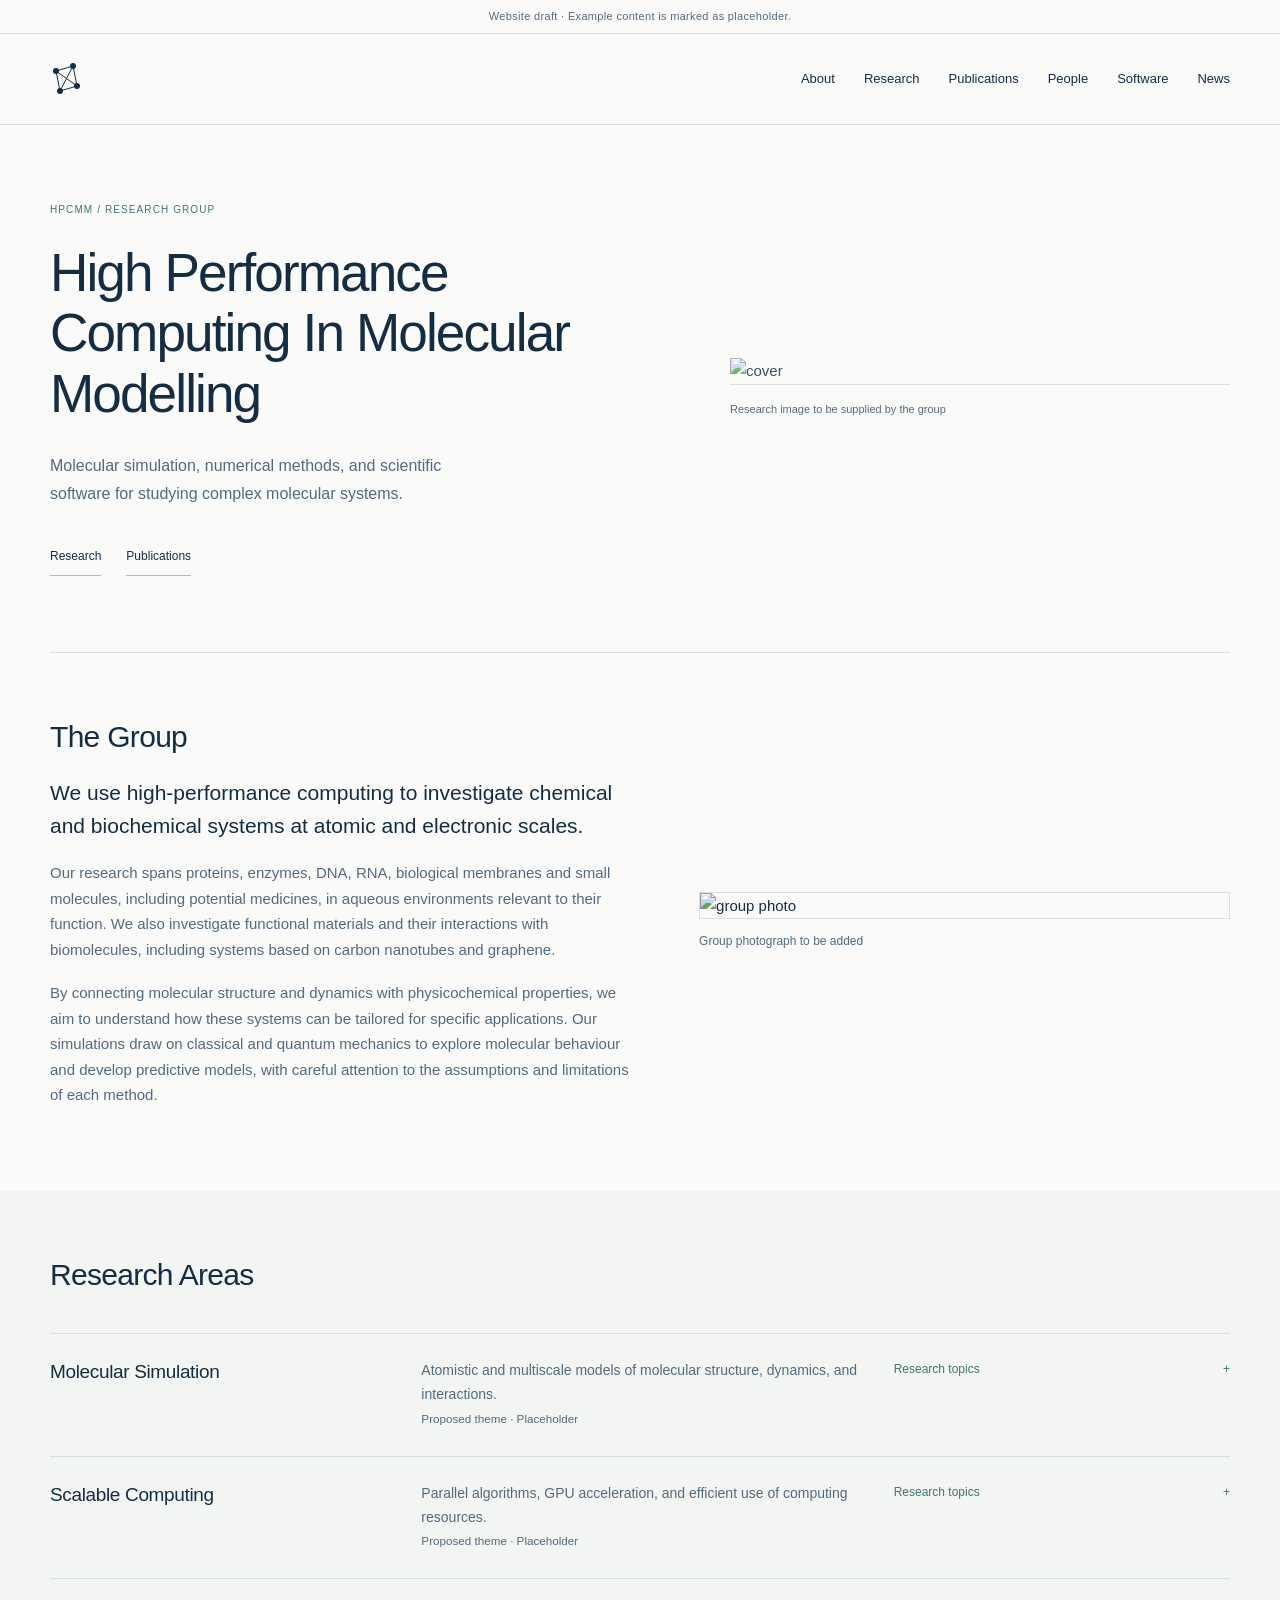
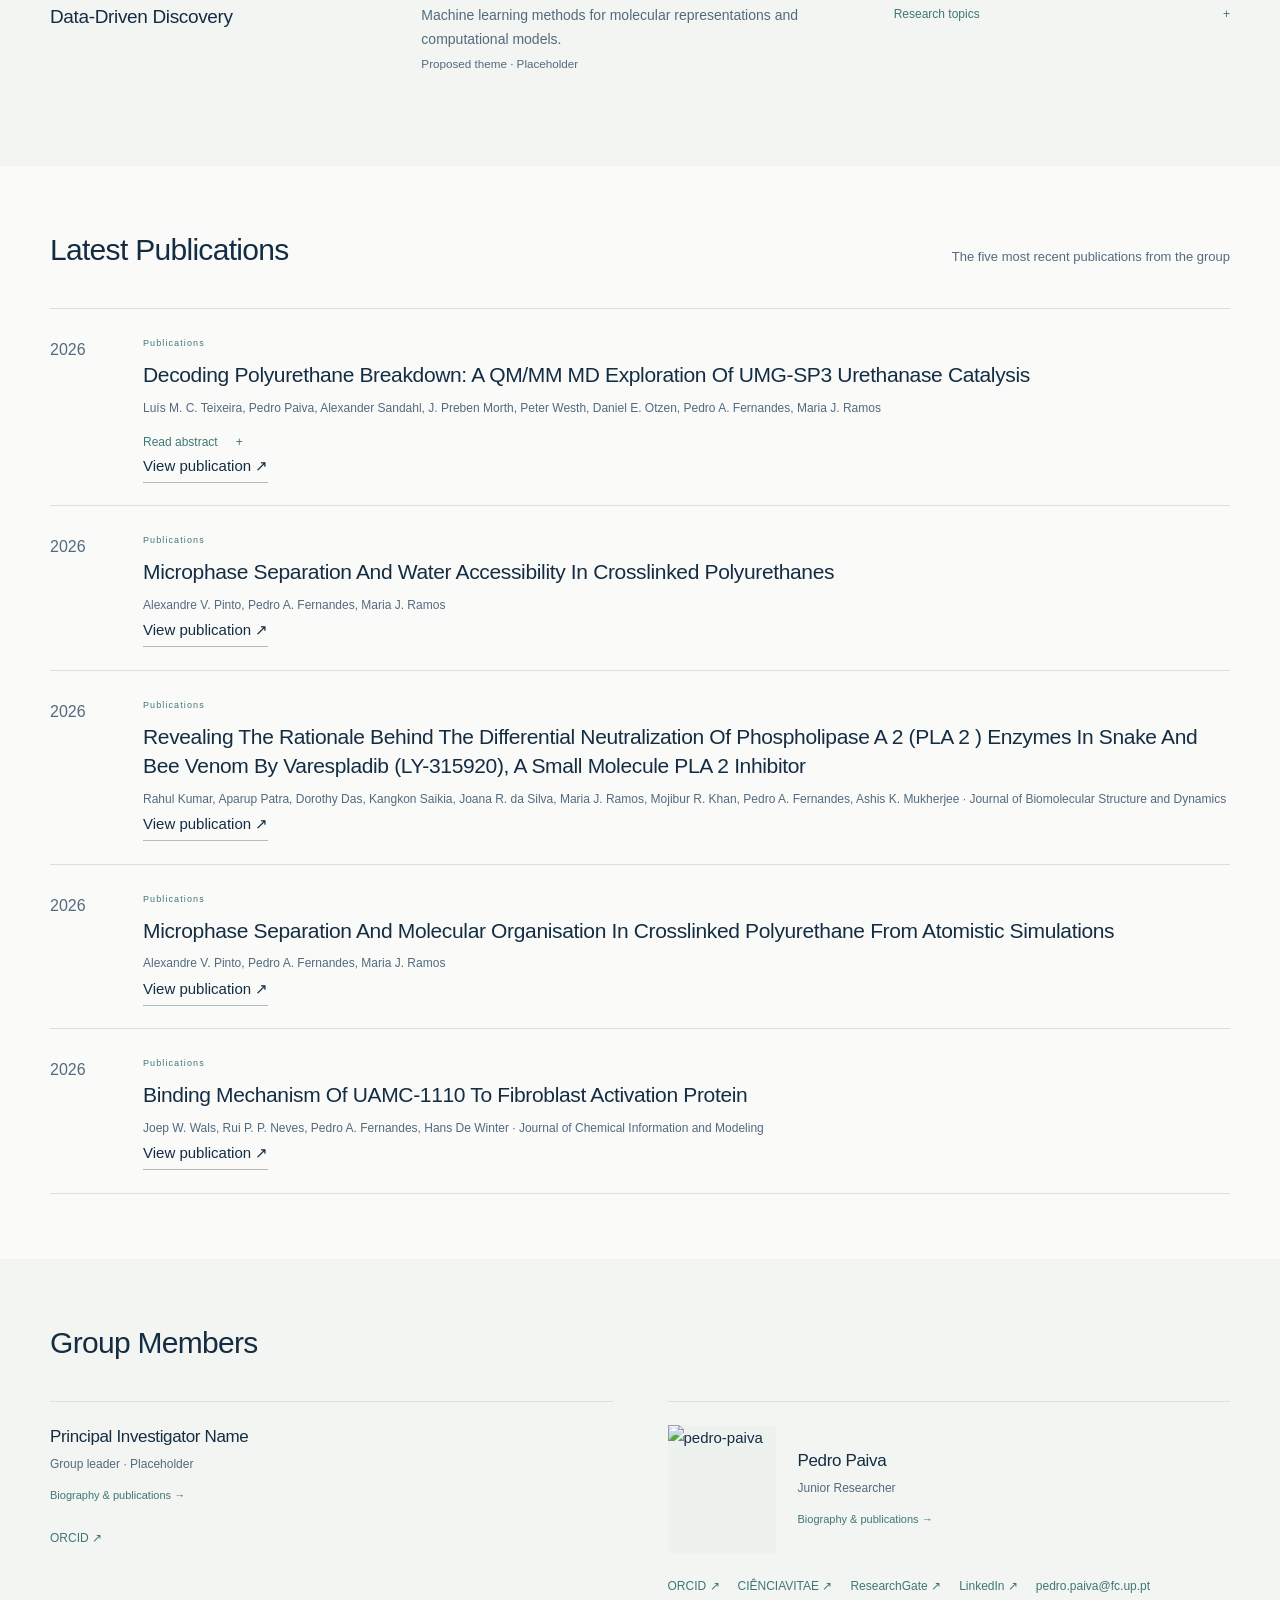
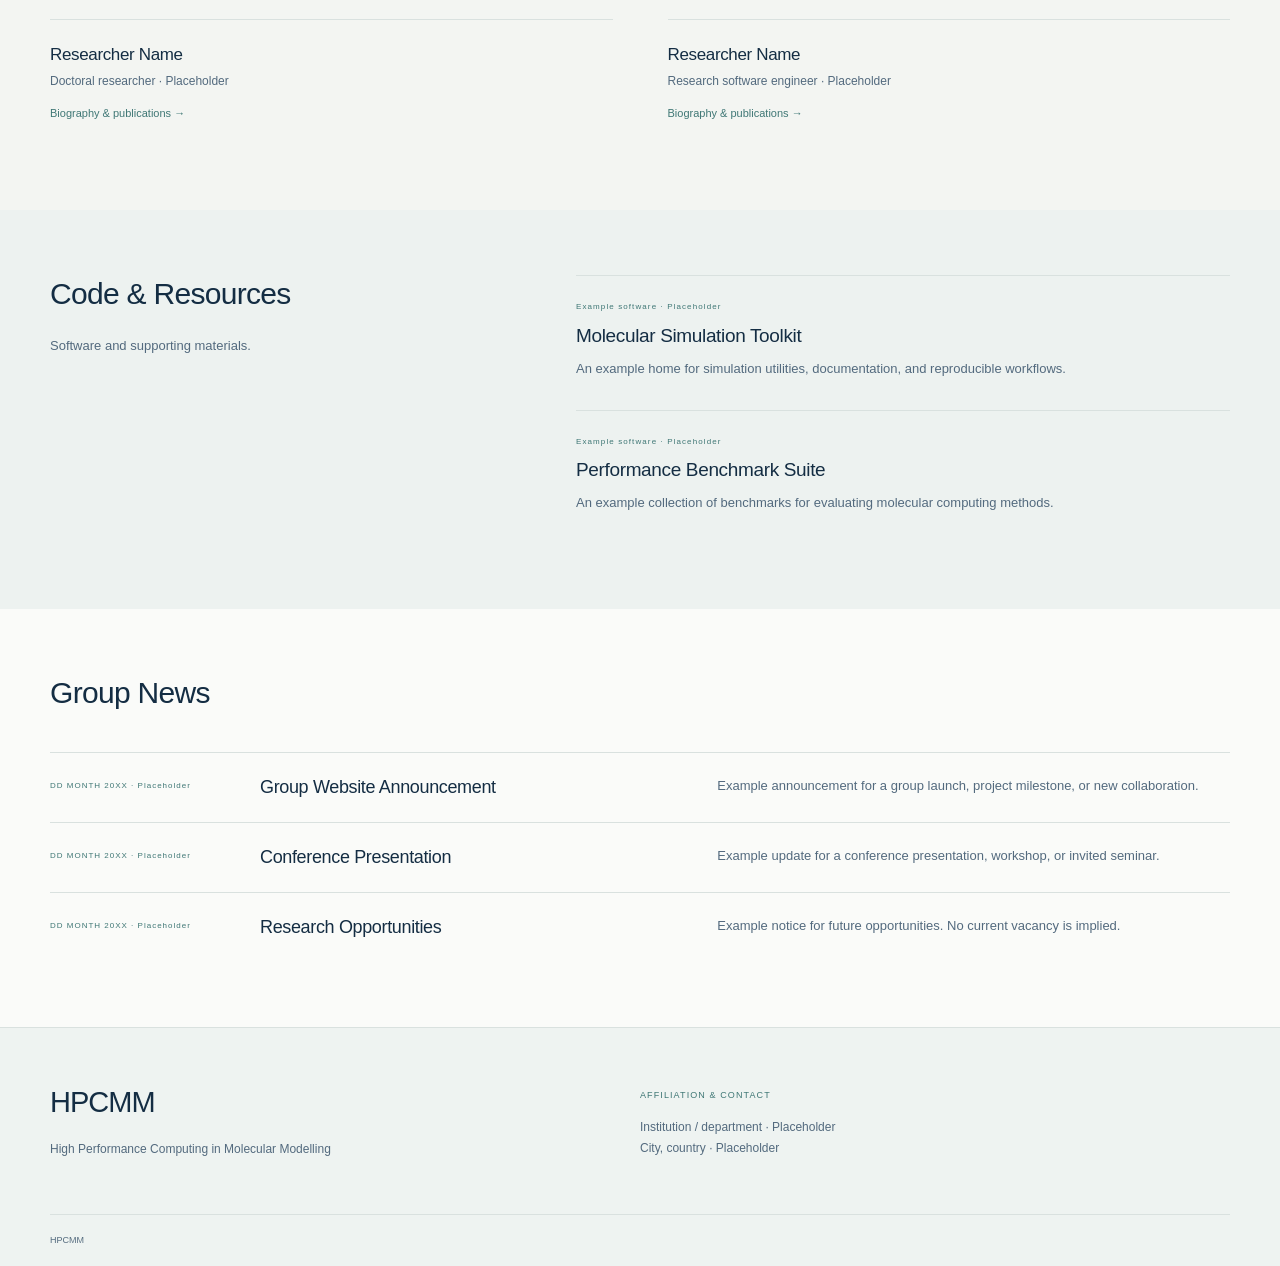
==== index.html @ 3767a722 "Add files via upload" ====
<!doctype html>
<html lang="en"><head><meta charset="utf-8"><meta name="viewport" content="width=device-width, initial-scale=1"><meta name="description" content="Homepage design concept for High Performance Computing in Molecular Modeling (HPC-MM). Research, people, publications, and software."><meta name="theme-color" content="#142d43"><title>HPC-MM — High Performance Computing in Molecular Modeling</title><link rel="icon" href="favicon.svg" type="image/svg+xml"><link rel="stylesheet" href="styles.css?v=20261024-3"><noscript><style>@media(max-width:760px){nav{display:grid}.menu-button{display:none}}</style></noscript><script src="content-loader.js?v=20261024-4" defer></script><script src="publication-order.js?v=20261024-3" defer></script><script src="site.js?v=20261024-4" defer></script><script src="script.js" defer></script></head>
<body><a class="skip" href="#main">Skip to content</a>
<div class="prototype">Homepage concept <span>·</span> All people, publications, software and news are illustrative placeholders.</div>
<header><div class="nav-wrap"><a class="brand" href="#home" aria-label="HPC-MM home"><svg width="32" height="34" viewBox="0 0 32 34" aria-hidden="true"><path d="M6 9L23 4 27 24 10 29 6 9 27 24M23 4L10 29" fill="none" stroke="currentColor"/><g fill="currentColor"><circle cx="6" cy="9" r="3"/><circle cx="23" cy="4" r="3"/><circle cx="27" cy="24" r="3"/><circle cx="10" cy="29" r="3"/></g></svg></a><button class="menu-button" aria-expanded="false" aria-controls="navigation">Menu <span aria-hidden="true">☰</span></button><nav id="navigation" aria-label="Main navigation"><a href="#about">About</a><a href="#research">Research</a><a href="#publications">Publications</a><a href="#people">People</a><a href="#software">Software</a><a href="#news">News</a></nav></div></header>
<main id="main"><noscript>Please enable JavaScript to view the current group content.</noscript></main><footer><div class="wrap footer-top"><div><a class="footer-brand" href="#home">HPC-MM<span>↗</span></a><p>High Performance Computing<br>in Molecular Modeling</p></div><div><p class="eyebrow">AFFILIATION & CONTACT</p><p>Institution / department · Placeholder<br>City, country · Placeholder</p><p class="contact-note">Contact details to be added.</p></div><a class="back-top" href="#home">Back to top ↑</a></div><div class="wrap footer-bottom"><span>HPC-MM · Provisional identity</span><span>Research homepage concept · All example content is labeled.</span></div></footer></body></html>
---- styles.css ----
:root{--paper:#fafbf9;--navy:#142d43;--slate:#536a7e;--teal:#3f7775;--line:#d9e1df;--wash:#eef3f1;--max:1180px}*{box-sizing:border-box}html{scroll-behavior:smooth;scroll-padding-top:105px}body{margin:0;background:var(--paper);color:var(--navy);font:15px/1.7 "Helvetica Neue",Arial,sans-serif}a{color:inherit;text-decoration:none}button,summary,a{-webkit-tap-highlight-color:transparent}button{font:inherit;cursor:pointer}button:focus-visible,a:focus-visible,summary:focus-visible{outline:3px solid var(--teal);outline-offset:5px}.wrap{width:min(var(--max),calc(100% - 96px));margin:auto}.prototype{text-align:center;font-size:11px;letter-spacing:.03em;background:#e8efed;color:#425e63;padding:7px 20px}.prototype span{margin:0 10px}header{position:sticky;top:0;z-index:10;background:rgba(250,251,249,.97);border-bottom:1px solid var(--line)}.nav-wrap{width:min(var(--max),calc(100% - 96px));margin:auto;display:flex;align-items:center;justify-content:space-between;min-height:90px}.brand{display:flex;gap:12px;align-items:center;font-size:23px;font-weight:600;letter-spacing:-.8px}.brand small{display:block;font-size:8px;letter-spacing:1.7px;font-weight:500;line-height:1.3}nav{display:flex;gap:29px;font-size:13px}nav a:hover,.text-link:hover{color:var(--teal)}.menu-button{display:none}.hero{display:grid;grid-template-columns:1.12fr 1fr;align-items:center;padding-top:85px;padding-bottom:64px;gap:10px}.eyebrow{font-size:10px;font-weight:600;letter-spacing:1.8px;line-height:1.7;margin:0 0 24px;color:var(--teal)}.dot{display:inline-block;width:6px;height:6px;background:var(--teal);border-radius:50%;margin:0 8px 1px 0}h1,h2,h3,p,figure{margin-top:0}h1{font-size:clamp(42px,4.3vw,62px);line-height:1.09;font-weight:400;letter-spacing:-2.7px;margin-bottom:29px}h1 span{color:var(--teal)}.hero-name{font-size:20px;line-height:1.5;letter-spacing:-.3px;margin-bottom:16px}.hero-description{color:var(--slate);max-width:430px;font-size:15px}.actions{display:flex;gap:25px;align-items:center;margin-top:30px;font-size:12px}.button{display:inline-flex;gap:23px;background:var(--navy);color:white;padding:13px 20px}.button:hover{background:var(--teal)}.text-link{border-bottom:1px solid #adbebd;padding:8px 0}.text-link span{margin-left:12px}.hero-art{margin:0;min-width:0}.hero-art img{width:112%;max-width:none;margin-left:-6%;display:block}.hero-art figcaption{display:flex;justify-content:space-between;border-top:1px solid var(--line);padding-top:15px;color:var(--slate);font-size:10px}.hero-art figcaption span:first-child{letter-spacing:1.3px;font-size:9px}.discipline{display:flex;justify-content:space-between;gap:20px;padding:23px 0;border-block:1px solid var(--line);font-size:10px;letter-spacing:1.6px;color:var(--slate)}.section{padding-top:85px;padding-bottom:85px}h2{font-weight:400;font-size:36px;line-height:1.25;letter-spacing:-1.2px;margin-bottom:22px}h3{font-size:19px;line-height:1.4;letter-spacing:-.35px;font-weight:500;margin-bottom:14px}p{margin-bottom:18px;color:var(--slate)}.about{display:grid;grid-template-columns:1fr 1fr;gap:90px}.lead{font-size:21px;line-height:1.55;color:var(--navy)}.editor-note{font-size:11px;border-left:2px solid #a9c0bb;padding-left:14px;margin:23px 0 0}.tinted{background:var(--wash)}.section-heading{display:flex;align-items:end;justify-content:space-between;gap:30px;margin-bottom:40px}.section-heading h2{margin:0}.section-heading>p{font-size:13px;margin:0}.section-heading .eyebrow{margin-bottom:14px}.research-grid{display:grid;grid-template-columns:repeat(3,1fr);gap:40px}.research-grid article{border-top:1px solid #bacbc7;padding-top:24px;position:relative}.area-symbol{font-size:48px;line-height:1.2;color:var(--teal);display:block;margin-bottom:30px}.index{position:absolute;right:0;top:28px;font-size:11px;color:#6a858b}.research-grid article>p{font-size:14px}.research-grid h3{font-size:21px}details{font-size:12px}summary{cursor:pointer;list-style:none;display:flex;justify-content:space-between;gap:20px;padding:12px 0;color:var(--teal)}summary::-webkit-details-marker{display:none}details[open] summary{font-weight:600}details p{font-size:13px;margin:8px 0 0}.research-grid details{border-top:1px solid var(--line);margin-top:26px}.placeholder{font-size:9px;letter-spacing:1px;color:var(--teal);border:1px solid #c9d7d2;padding:5px 9px;white-space:nowrap}.filters{display:flex;gap:9px;flex-wrap:wrap;margin-bottom:24px}.filters button{border:1px solid var(--line);background:transparent;padding:6px 14px;font-size:11px;color:var(--slate);border-radius:2px}.filters button.active{background:var(--navy);border-color:var(--navy);color:white}.publication{display:grid;grid-template-columns:80px 1fr 30px;gap:28px;border-top:1px solid var(--line);padding:27px 0}.publication[hidden]{display:none}.publication:last-child{border-bottom:1px solid var(--line)}.pub-year{font-size:16px;color:var(--slate)}.publication .eyebrow{font-size:9px;margin-bottom:9px}.publication h3{margin-bottom:8px;font-size:21px}.publication p:not(.eyebrow){font-size:12px;margin-bottom:2px}.publication summary{display:inline-flex;gap:18px;padding-bottom:0}.pub-number{font-size:11px;color:#789192}.people-grid{display:grid;grid-template-columns:repeat(4,1fr);gap:25px}.portrait{aspect-ratio:1.15;background:#dce6e3;position:relative;display:flex;align-items:center;justify-content:center;margin-bottom:20px;overflow:hidden}.portrait:before,.portrait:after{content:"";position:absolute;width:150px;height:150px;border:1px solid #a6bdb6;border-radius:50%;transform:translate(48px,12px)}.portrait:after{transform:translate(-45px,48px);width:190px;height:190px}.portrait>span:first-child{font-size:43px;font-weight:300;letter-spacing:-2px;color:#587675;z-index:1}.portrait-label{position:absolute;bottom:12px;font-size:7px;letter-spacing:1.4px;color:#4f686b}.shade2{background:#dde6eb}.shade3{background:#e7e8df}.shade4{background:#dce5e5}.people-grid h3{font-size:15px;margin-bottom:5px}.people-grid p{font-size:11px;margin:0}.software{background:var(--navy);color:#fff}.software-grid{display:grid;grid-template-columns:.9fr 1.1fr;gap:85px}.software .eyebrow{color:#9ac0ba}.software p{color:#bacbd5;font-size:13px}.software h2{font-size:39px}.software-item{display:flex;gap:24px;border-top:1px solid #3a5264;padding:24px 0 12px}.software-item .eyebrow{font-size:8px;margin-bottom:9px}.software-item h3{margin-bottom:8px}.software-item summary{color:#b4d6ce}.code-icon{font-size:22px;color:#a0c0bf;white-space:nowrap}.news-grid{display:grid;grid-template-columns:repeat(3,1fr);gap:40px}.news-grid article{border-top:1px solid var(--line);padding-top:22px}.news-grid .eyebrow{font-size:9px;letter-spacing:1px;margin-bottom:16px}.news-grid p{font-size:13px}.news-grid h3{font-size:21px}footer{background:var(--wash);border-top:1px solid var(--line)}.footer-top{display:grid;grid-template-columns:1fr 1fr auto;gap:50px;padding-top:50px;padding-bottom:36px}.footer-brand{font-size:29px;letter-spacing:-1px;display:block;margin-bottom:12px}.footer-brand span{font-size:20px;margin-left:20px;color:var(--teal)}footer p{font-size:12px}.footer-top .eyebrow{font-size:9px;margin:10px 0 14px}.contact-note{font-size:10px}.back-top{font-size:11px;margin-top:12px}.footer-bottom{border-top:1px solid var(--line);display:flex;justify-content:space-between;gap:20px;padding-block:18px;font-size:9px;color:var(--slate)}.skip{position:fixed;top:-100px;background:white;padding:12px;z-index:30}.skip:focus{top:8px}.sr-only{position:absolute;width:1px;height:1px;padding:0;margin:-1px;overflow:hidden;clip:rect(0,0,0,0);white-space:nowrap;border:0}@media(min-width:1600px){.hero{padding-top:105px;padding-bottom:85px}}@media(max-width:1000px){.wrap,.nav-wrap{width:calc(100% - 56px)}nav{gap:16px}.hero{gap:0}.hero .eyebrow{font-size:8px}.actions{gap:15px;flex-wrap:wrap}h1{font-size:47px}.about{gap:40px}.research-grid,.news-grid{gap:25px}.software-grid{gap:40px}.people-grid{gap:16px}.discipline{font-size:8px;letter-spacing:1px}}@media(max-width:760px){html{scroll-padding-top:85px}.wrap,.nav-wrap{width:calc(100% - 40px)}.prototype{font-size:9px;line-height:1.6;padding:7px 16px}.nav-wrap{min-height:74px;flex-wrap:wrap}.brand{font-size:21px}.menu-button{display:flex;gap:12px;background:none;border:1px solid var(--line);padding:6px 10px;color:var(--navy);font-size:12px}nav{display:none;width:100%;padding:18px 0 24px;grid-template-columns:repeat(3,1fr);gap:16px}nav.open{display:grid}.hero{grid-template-columns:1fr;padding-top:48px;padding-bottom:35px}.hero .eyebrow{font-size:8px;letter-spacing:1.2px}h1{font-size:clamp(40px,8.4vw,59px);letter-spacing:-1.9px}.hero-name{font-size:19px}.hero-art{margin-top:25px;max-width:500px;justify-self:center;width:100%}.hero-art img{width:100%;margin:0}.hero-art figcaption{font-size:9px}.hero-art figcaption span:first-child{font-size:8px}.discipline{display:grid;grid-template-columns:1fr 1fr;font-size:8px;gap:12px}.section{padding-block:55px}.about{grid-template-columns:1fr;gap:12px}h2{font-size:30px}.lead{font-size:19px}.section-heading{align-items:start;flex-direction:column;gap:20px;margin-bottom:28px}.research-grid,.news-grid{grid-template-columns:1fr;gap:28px}.area-symbol{margin-bottom:15px}.research-grid details{margin-top:15px}.publication{grid-template-columns:43px 1fr;gap:13px;padding:24px 0}.pub-number{display:none}.pub-year{font-size:12px}.publication h3{font-size:18px}.publication .eyebrow{font-size:8px;letter-spacing:1px}.people-grid{grid-template-columns:1fr 1fr;gap:28px 16px}.people-grid h3{font-size:14px}.portrait-label{font-size:6px}.software-grid{grid-template-columns:1fr;gap:20px}.software h2{font-size:33px}.footer-top{grid-template-columns:1fr;gap:16px;padding-top:35px}.footer-bottom{flex-direction:column;gap:5px}.software-item{gap:17px}.hero-description{max-width:420px}}@media(prefers-reduced-motion:reduce){html{scroll-behavior:auto}}

/* Academic refinement: quieter hierarchy, fewer decorative components. */
.hero{grid-template-columns:1.3fr 1fr;padding-top:76px;padding-bottom:76px;gap:30px;border-bottom:1px solid var(--line)}
h1{font-size:clamp(39px,4.15vw,59px);letter-spacing:-1.9px;line-height:1.14;margin-bottom:28px}h1 span{color:var(--navy)}
.hero-description{max-width:420px;font-size:16px;line-height:1.75}.hero-art img{width:100%;margin:0;opacity:.82}.hero-art figcaption{font-size:10px}.hero-art figcaption span:first-child{font-size:10px;letter-spacing:0}
.eyebrow{letter-spacing:1.1px;font-weight:500}.hero .eyebrow{margin-bottom:25px}.actions{gap:25px}.button{background:transparent;color:var(--navy);border-bottom:1px solid #adbebd;padding:8px 0}.button:hover{background:none;color:var(--teal)}
.section{padding-block:65px}h2{font-size:30px;letter-spacing:-.7px}.about{grid-template-columns:.8fr 1.2fr;gap:90px}.tinted{background:#f3f5f2}.section-heading .eyebrow,.about>div>.eyebrow,.software-grid>div>.eyebrow{display:none}
.research-grid{display:block}.research-grid article{display:grid;grid-template-columns:1fr 1.3fr 1fr;gap:35px;padding:25px 0;border-top:1px solid var(--line)}.research-grid h3{font-size:19px;margin:0}.research-grid article>p{margin:0}.research-grid details{border:0;margin:0}.research-grid summary{padding:0}.research-grid details p{margin-top:16px}
.publication{grid-template-columns:65px 1fr}.placeholder{border:0;padding:0;letter-spacing:.5px;text-transform:none}.people-grid{grid-template-columns:1fr 1fr;gap:0 55px}.people-grid article{border-top:1px solid var(--line);padding:23px 0}.people-grid h3{font-size:17px}.people-grid p{font-size:12px}
.software{background:#edf2f0;color:var(--navy)}.software .eyebrow{color:var(--teal)}.software p{color:var(--slate)}.software h2{font-size:30px}.software-item{border-color:var(--line)}.software-item summary{color:var(--teal)}.software-grid{grid-template-columns:.8fr 1.2fr;gap:90px}
.news-grid{display:block}.news-grid article{display:grid;grid-template-columns:180px 1fr 1.2fr;gap:30px;padding:22px 0}.news-grid h3{font-size:18px;margin:0}.news-grid p{margin:0}.news-grid .eyebrow{margin:4px 0 0;font-size:8px}.prototype{background:var(--paper);border-bottom:1px solid var(--line);color:var(--slate)}
@media(max-width:1000px){.hero{gap:15px}h1{font-size:42px}.research-grid article{gap:25px}.about,.software-grid{gap:45px}.news-grid article{grid-template-columns:130px 1fr 1fr;gap:20px}}
@media(max-width:760px){.hero{grid-template-columns:1fr;padding-block:42px;gap:10px}h1{font-size:clamp(35px,7.4vw,52px);letter-spacing:-1.3px}.hero-art{max-width:330px;margin-top:8px}.hero-art img{opacity:.7}.hero-description{font-size:15px}.section{padding-block:45px}.about,.software-grid{grid-template-columns:1fr;gap:18px}.research-grid article{grid-template-columns:1fr;gap:12px}.research-grid article>p{max-width:450px}.people-grid{gap:0 24px}.news-grid article{grid-template-columns:1fr;gap:10px}.news-grid .eyebrow{margin:0}.software h2{font-size:30px}.publication{grid-template-columns:43px 1fr}.people-grid h3{font-size:15px}}

/* Member directory and standalone profile pages. */
.people-grid article{padding:0}.member-link{display:block;padding:23px 10px 23px 0}.member-link:hover h3{color:var(--teal);text-decoration:underline;text-underline-offset:4px}.profile-link-label{display:block;margin-top:12px;font-size:11px;color:var(--teal)}.profile-link-label span{margin-left:8px}.member-page{padding-block:42px 80px;min-height:75vh}.member-back{font-size:12px;color:var(--slate)}.member-intro{padding:45px 0 32px;border-bottom:1px solid var(--line);margin-bottom:42px}.member-intro .eyebrow{margin-bottom:12px}.member-intro h1{font-size:clamp(32px,4vw,50px);margin-bottom:14px}.member-role{font-size:17px;margin:0}.member-content{display:grid;grid-template-columns:1fr 1.1fr;gap:80px}.member-content section{margin-bottom:35px}.member-content h2{font-size:24px;margin-bottom:20px}.member-note{font-size:12px}.member-papers{padding:0;list-style:none}.member-papers li{border-top:1px solid var(--line);padding:22px 0}.member-papers .eyebrow{font-size:9px;display:block;margin-bottom:10px}.member-papers h3{font-size:18px;margin-bottom:10px}.member-papers a:hover{text-decoration:underline;text-underline-offset:4px}.member-papers p{font-size:12px;margin:0}@media(max-width:760px){.member-page{padding-block:28px 40px}.member-intro{padding-block:30px;margin-bottom:30px}.member-content{grid-template-columns:1fr;gap:0}.member-intro h1{letter-spacing:-1px}}

.group-image-placeholder{aspect-ratio:6/5;display:flex;flex-direction:column;align-items:center;justify-content:center;gap:9px;background:#f0f3f0;border:1px dashed #b8c7c2;margin-bottom:22px;color:var(--slate)}.group-image-placeholder span{font-size:15px}.group-image-placeholder small{font-size:11px;color:var(--slate)}

.group-photo{margin:0 0 40px}.group-photo img{width:100%;height:auto;display:block;border:1px solid var(--line)}.group-photo .group-image-placeholder{aspect-ratio:3/1;margin-bottom:12px}.group-photo figcaption{font-size:12px;color:var(--slate);margin-top:12px}.hero-art img{object-fit:contain;height:auto}.hero-art figcaption{font-size:11px}.preserve-lines{white-space:pre-line}#about p{white-space:pre-line}.member-content .publication{grid-template-columns:50px 1fr;gap:15px}.member-content .publication h3{font-size:18px}@media(max-width:760px){.group-photo .group-image-placeholder{aspect-ratio:1.6/1}.hero h1{font-size:clamp(35px,7.4vw,52px)}}

.orcid-profile{display:inline-block;margin-top:15px;font-size:13px;color:var(--teal)}
/* Group image belongs beside the introduction; portraits belong to people. */
.about-with-photo{grid-template-columns:1.1fr 1fr;align-items:center;gap:65px}.about-with-photo .group-photo{margin:0}.about-with-photo .group-image-placeholder{aspect-ratio:4/3}.about-with-photo .group-photo img{height:auto;max-height:520px;object-fit:contain}.member-link{display:flex;align-items:center;gap:22px}.member-photo{width:108px;height:128px;object-fit:contain;background:#edf2ef;flex:none}.member-links{display:flex;flex-wrap:wrap;gap:8px 18px;margin-top:16px;font-size:12px;color:var(--teal);overflow-wrap:anywhere}.member-links a:hover{text-decoration:underline;text-underline-offset:4px}.member-directory-card .member-links{margin:0 0 22px}.member-intro-photo{display:flex;justify-content:space-between;align-items:start;gap:35px}.member-intro-photo figure{margin:0;flex:none;width:200px}.member-intro-photo .member-photo{width:200px;height:auto;max-height:280px;object-fit:contain}.member-intro-photo figcaption{font-size:10px;color:var(--slate);margin-top:8px}.member-directory-card{min-width:0}@media(max-width:760px){.about-with-photo{grid-template-columns:1fr;gap:28px}.member-link{gap:12px;align-items:start;flex-direction:column}.member-photo{width:90px;height:108px}.member-intro-photo{flex-direction:column-reverse;gap:20px}.member-intro-photo figure,.member-intro-photo .member-photo{width:150px}.member-intro-photo h1{overflow-wrap:anywhere}}

/* Consistent heading capitals, including content added in the editor. */
h1,h2,h3{text-transform:capitalize}
.brand{min-width:44px;min-height:44px}

#more-publications[hidden]{display:none}

.publication-year-heading{font-size:25px;color:var(--teal);margin:32px 0 12px}.publication-year-heading:first-child{margin-top:20px}

.more-publications{display:inline-flex;align-items:center;gap:16px;min-height:44px;padding:8px 0;border:0;border-bottom:1px solid #adbebd;border-radius:0;background:transparent;color:var(--teal);font:inherit;font-size:13px}.more-publications:hover{color:var(--navy);border-color:var(--navy)}#publication-count{font-size:12px;margin:22px 0 4px}
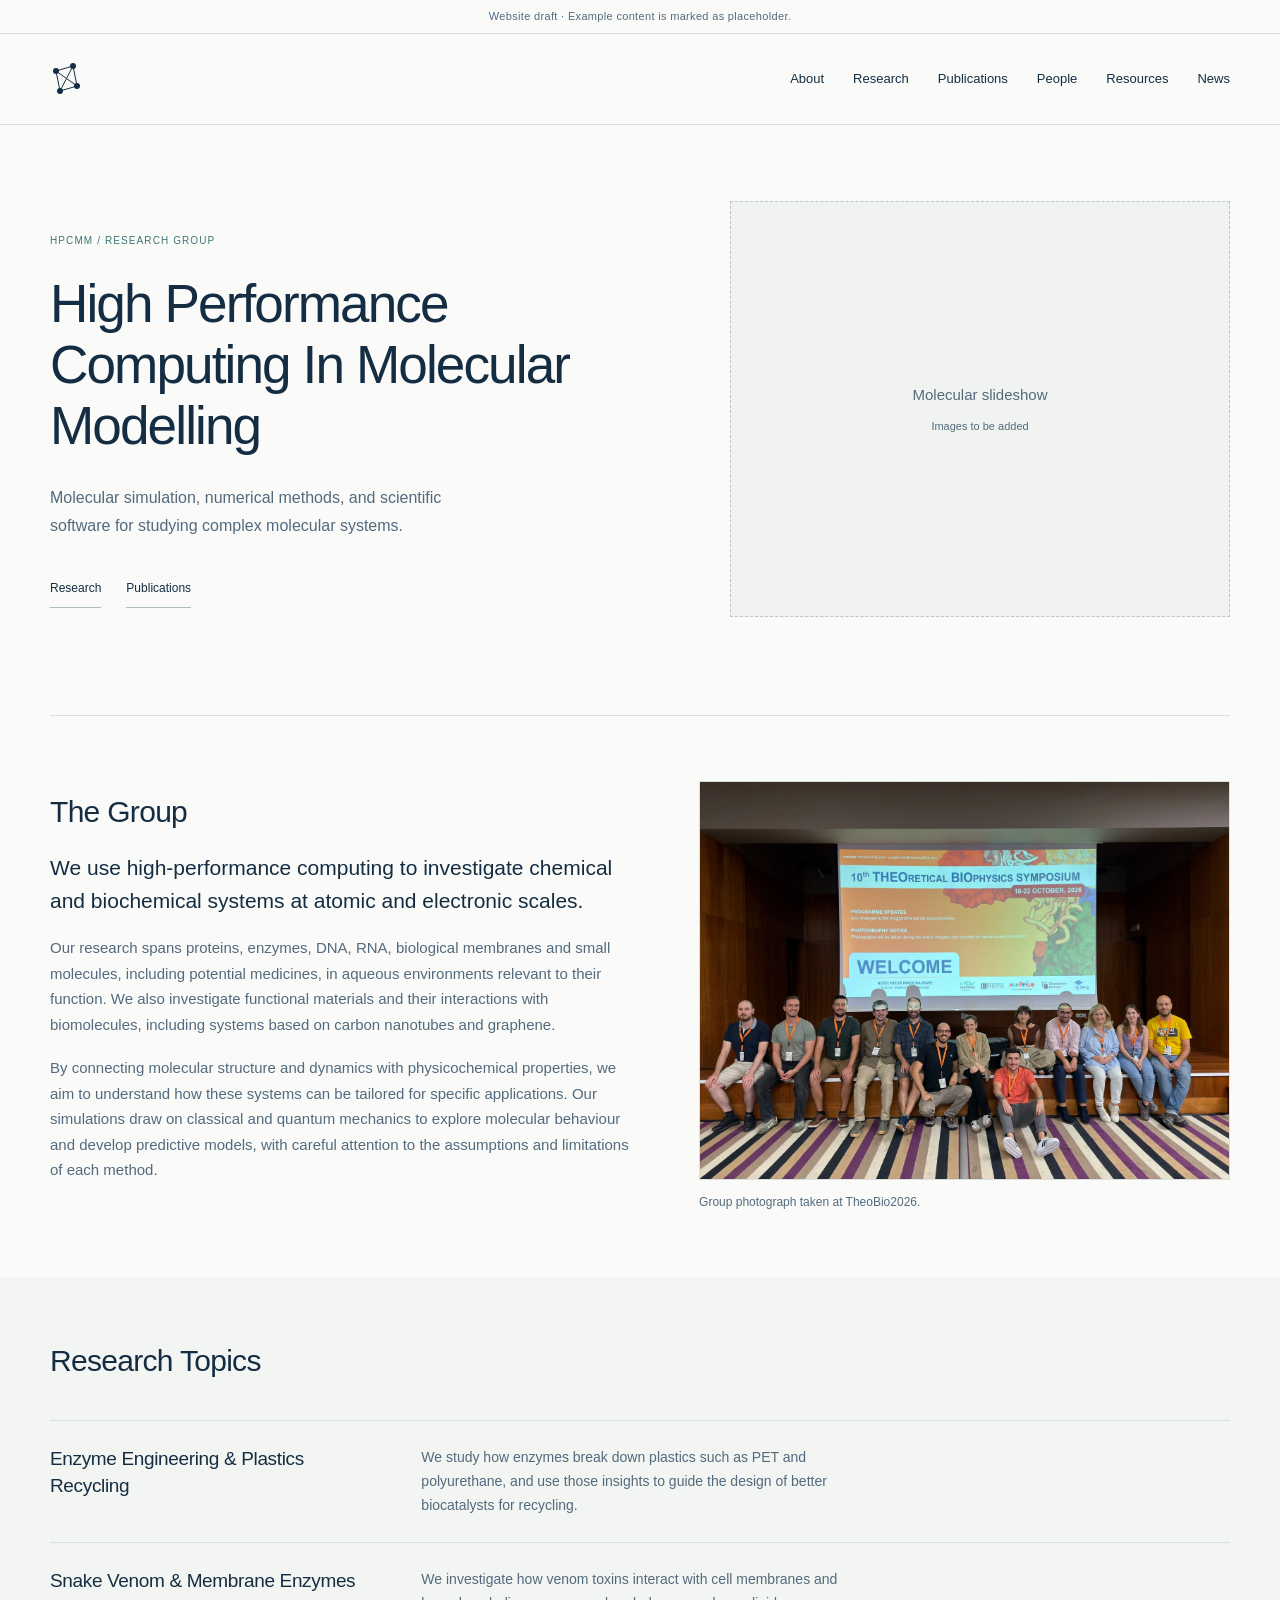
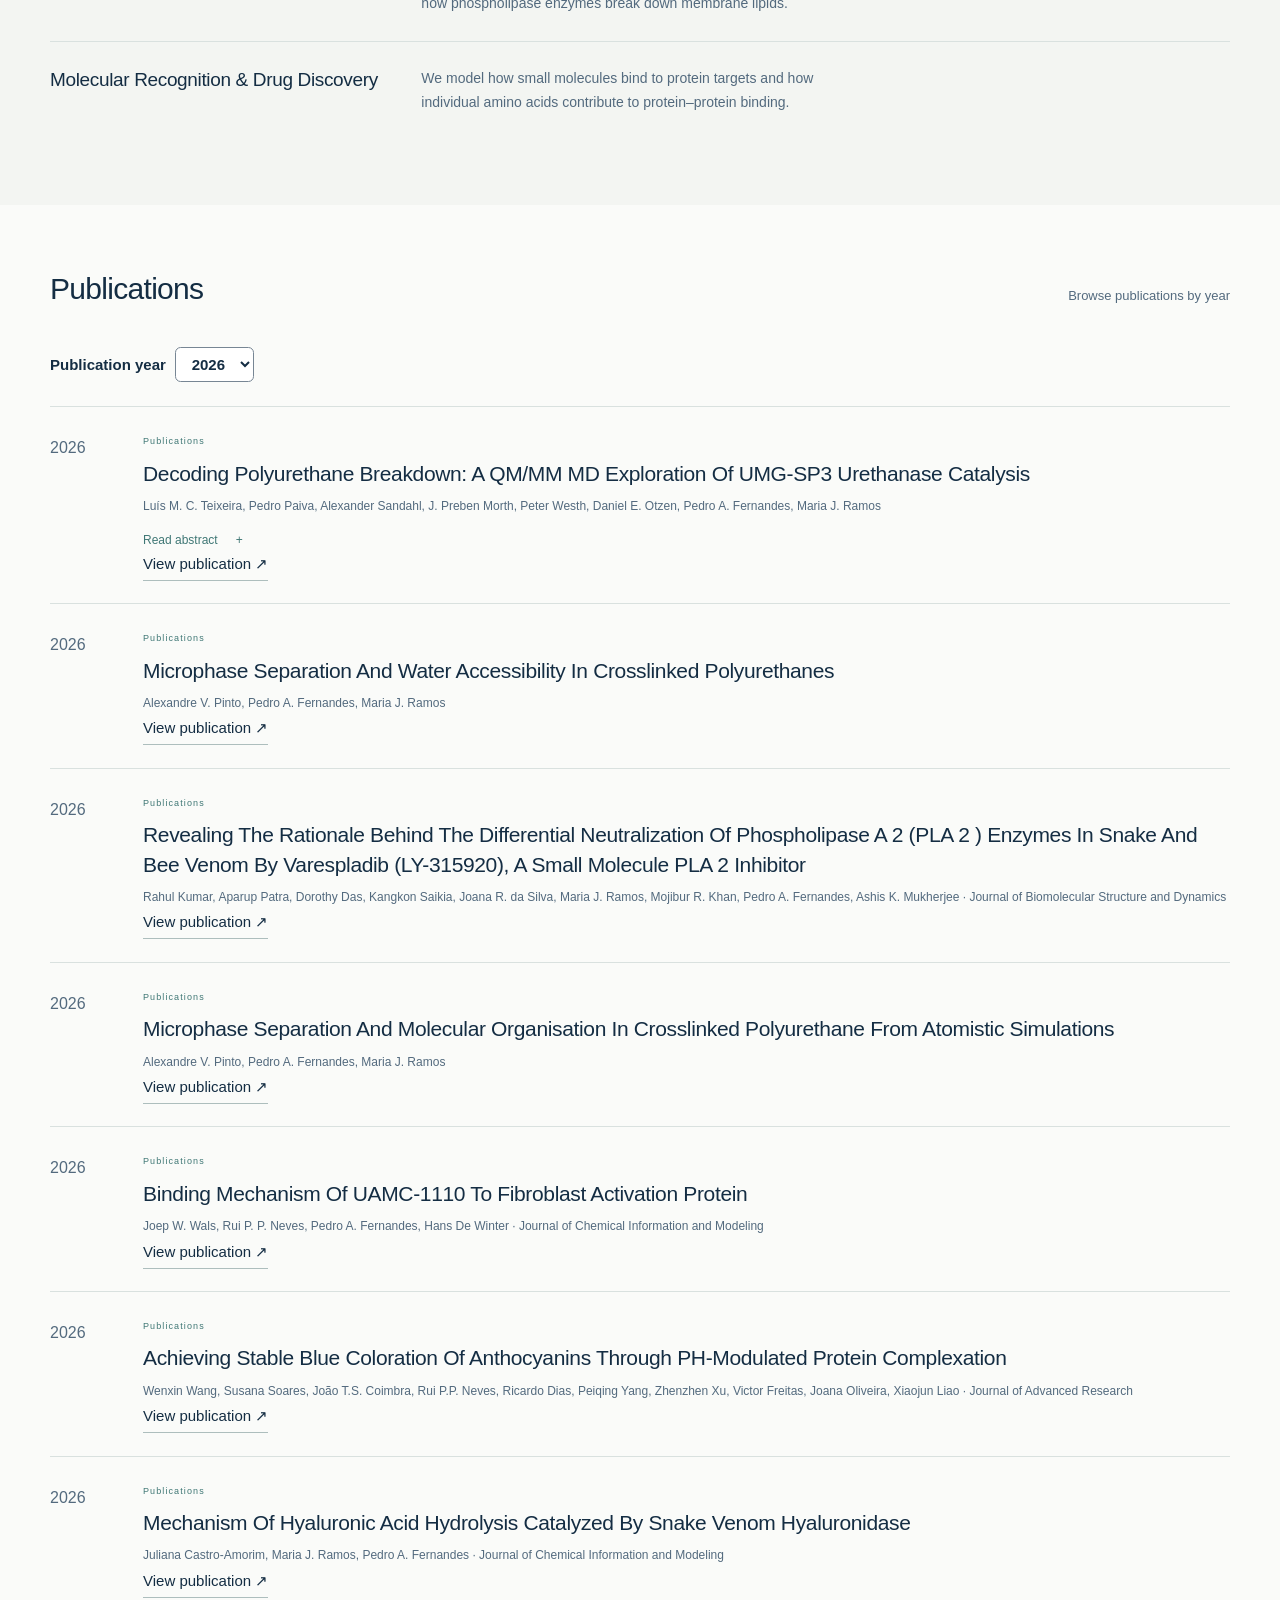
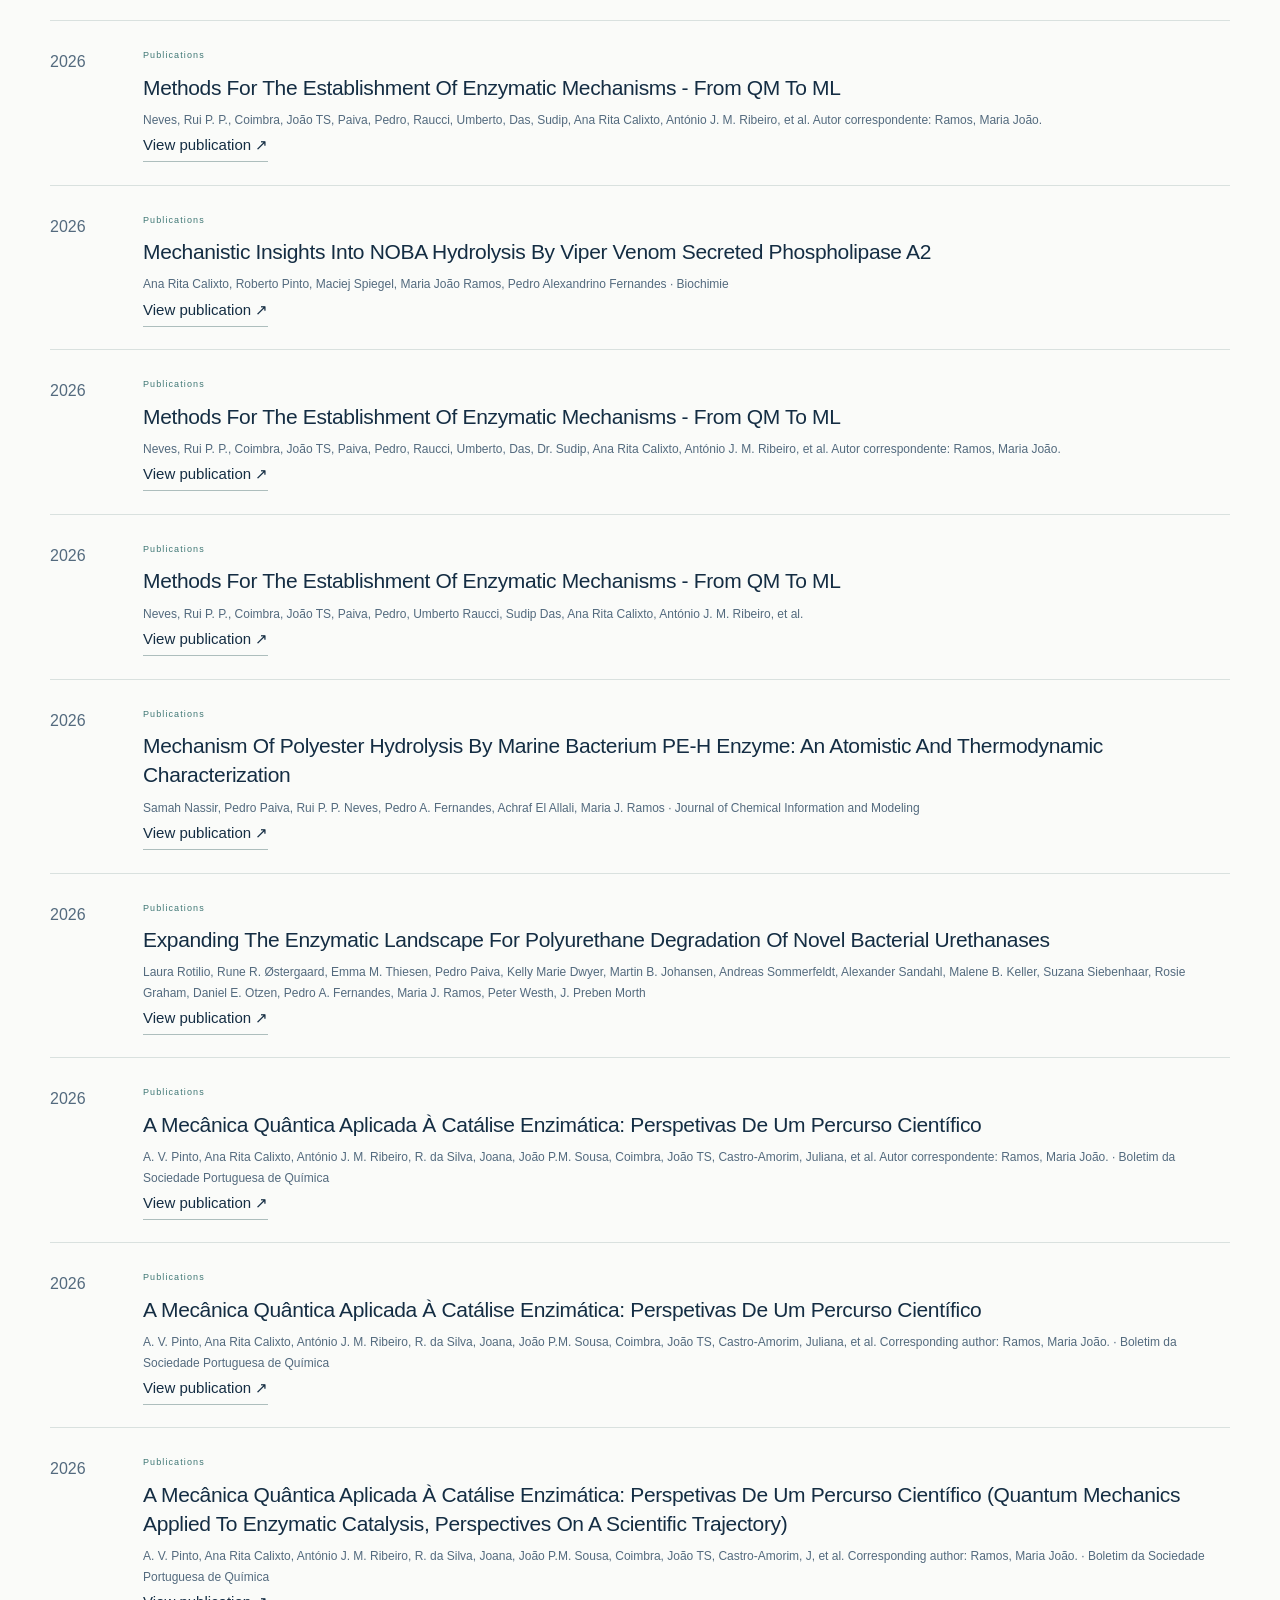
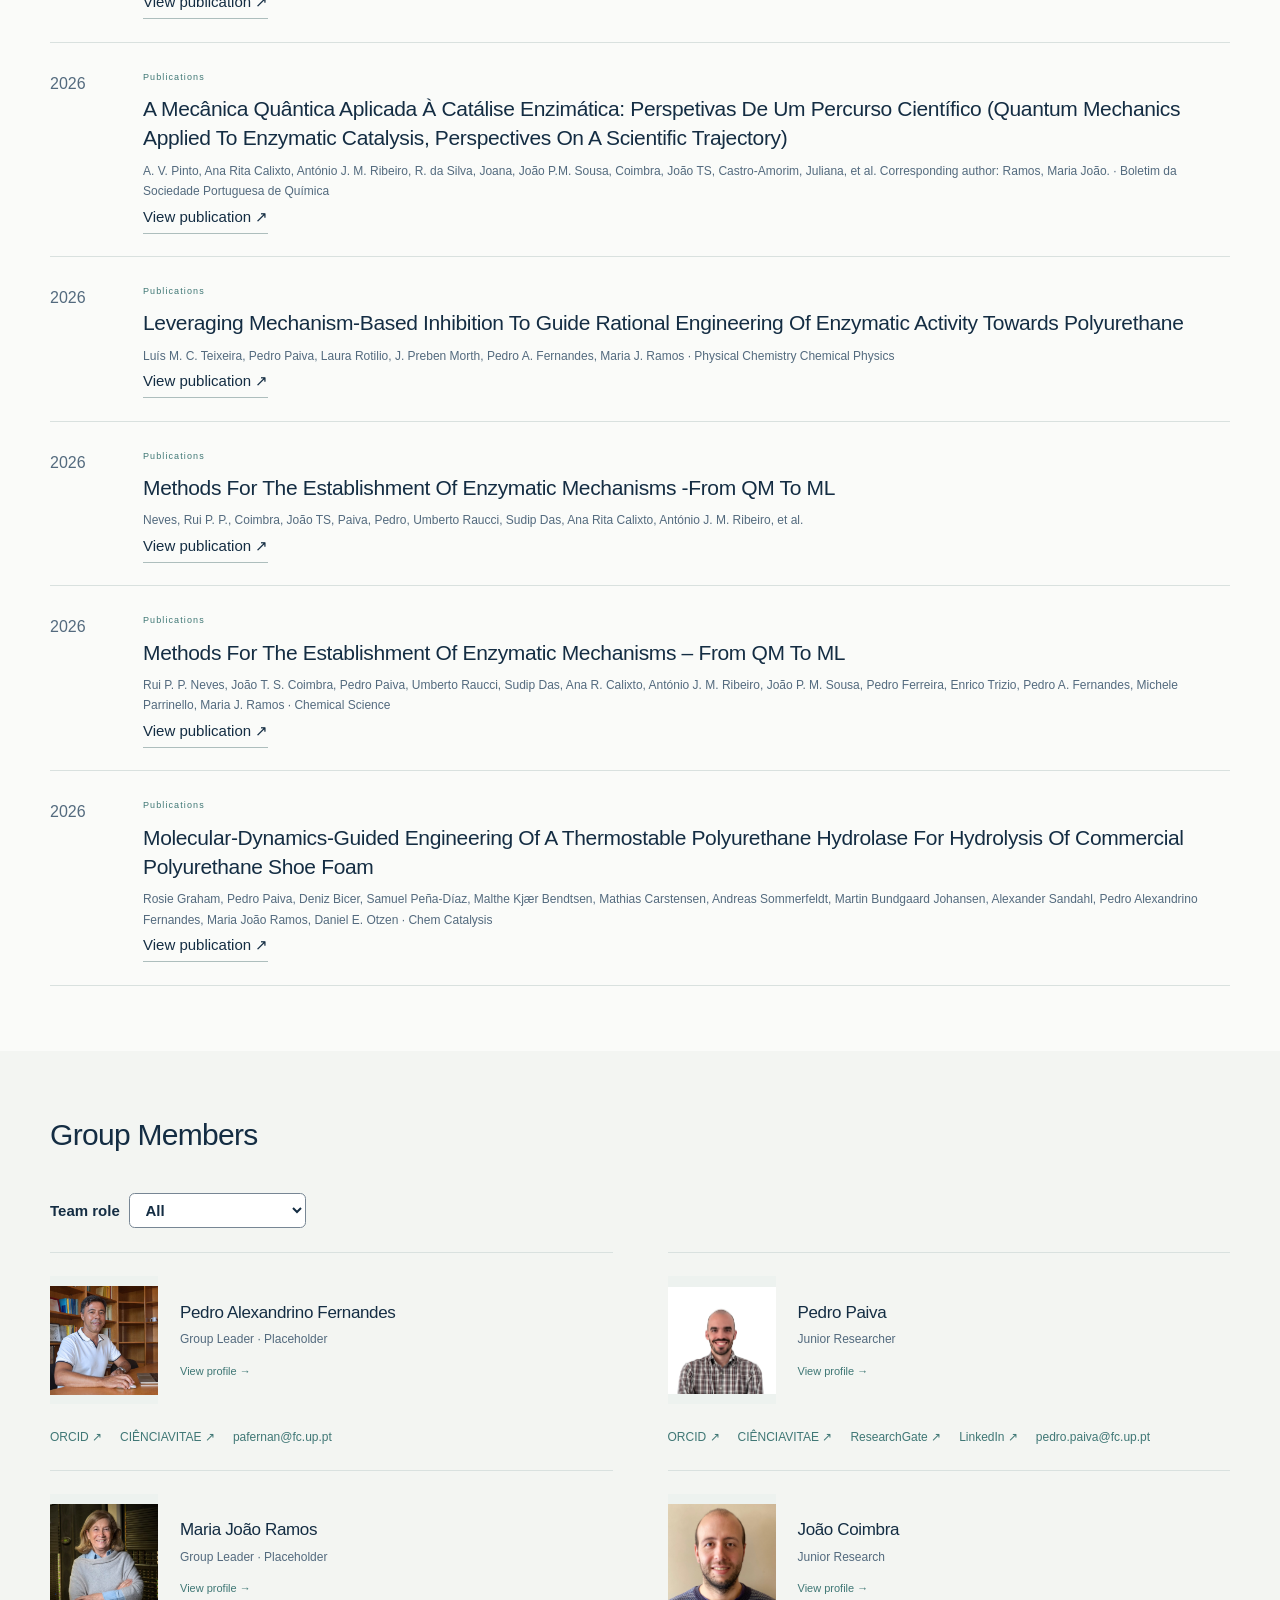
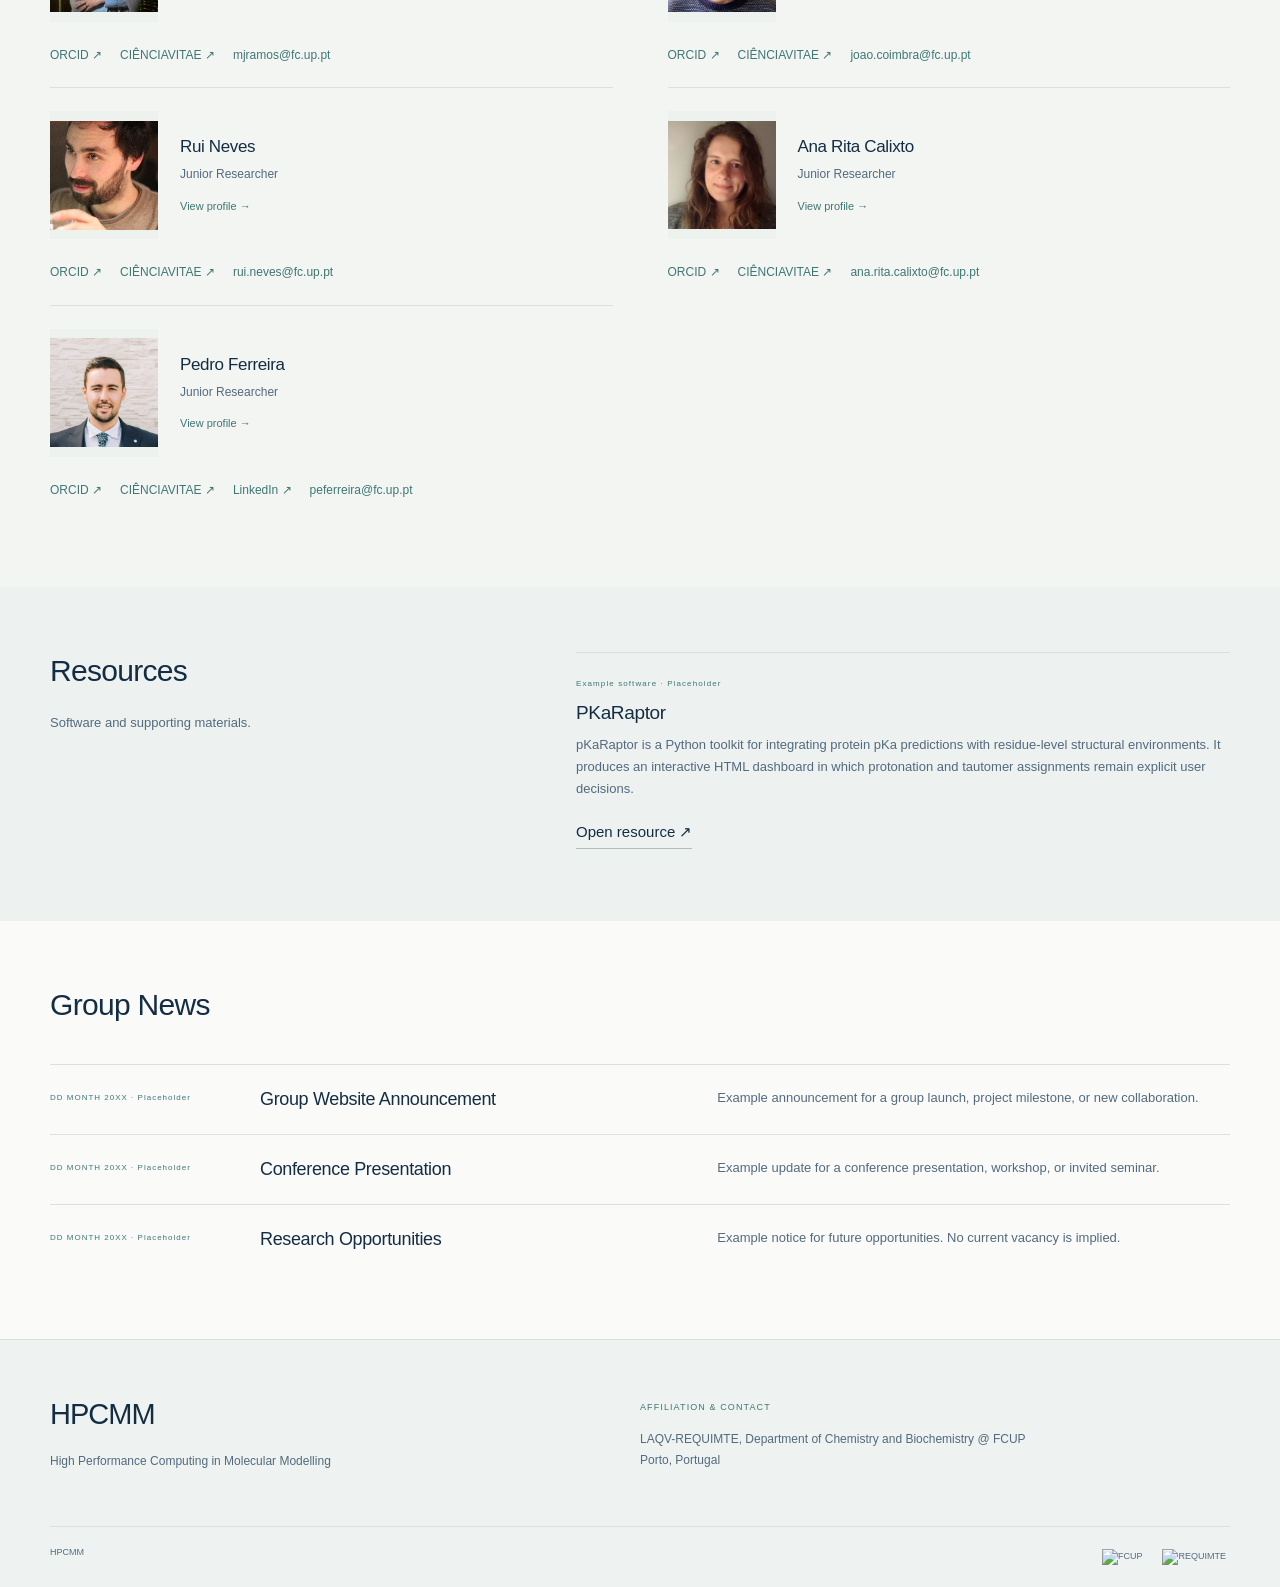
==== commit 1ccf6f39: "Add files via upload" ====
--- a/index.html
+++ b/index.html
@@ -1,6 +1,6 @@
 <!doctype html>
-<html lang="en"><head><meta charset="utf-8"><meta name="viewport" content="width=device-width, initial-scale=1"><meta name="description" content="Homepage design concept for High Performance Computing in Molecular Modeling (HPC-MM). Research, people, publications, and software."><meta name="theme-color" content="#142d43"><title>HPC-MM — High Performance Computing in Molecular Modeling</title><link rel="icon" href="favicon.svg" type="image/svg+xml"><link rel="stylesheet" href="styles.css?v=20261024-3"><noscript><style>@media(max-width:760px){nav{display:grid}.menu-button{display:none}}</style></noscript><script src="content-loader.js?v=20261024-4" defer></script><script src="publication-order.js?v=20261024-3" defer></script><script src="site.js?v=20261024-4" defer></script><script src="script.js" defer></script></head>
+<html lang="en"><head><meta charset="utf-8"><meta name="viewport" content="width=device-width, initial-scale=1"><meta name="description" content="Homepage design concept for High Performance Computing in Molecular Modeling (HPC-MM). Research, people, publications, and software."><meta name="theme-color" content="#142d43"><title>HPC-MM — High Performance Computing in Molecular Modeling</title><link rel="icon" href="favicon.svg" type="image/svg+xml"><link rel="stylesheet" href="styles.css?v=20261111-2"><noscript><style>@media(max-width:760px){nav{display:grid}.menu-button{display:none}}</style></noscript><script src="content-loader.js?v=20261024-4" defer></script><script src="publication-order.js?v=20261024-3" defer></script><script src="site.js?v=20261111-2" defer></script><script src="script.js" defer></script></head>
 <body><a class="skip" href="#main">Skip to content</a>
 <div class="prototype">Homepage concept <span>·</span> All people, publications, software and news are illustrative placeholders.</div>
-<header><div class="nav-wrap"><a class="brand" href="#home" aria-label="HPC-MM home"><svg width="32" height="34" viewBox="0 0 32 34" aria-hidden="true"><path d="M6 9L23 4 27 24 10 29 6 9 27 24M23 4L10 29" fill="none" stroke="currentColor"/><g fill="currentColor"><circle cx="6" cy="9" r="3"/><circle cx="23" cy="4" r="3"/><circle cx="27" cy="24" r="3"/><circle cx="10" cy="29" r="3"/></g></svg></a><button class="menu-button" aria-expanded="false" aria-controls="navigation">Menu <span aria-hidden="true">☰</span></button><nav id="navigation" aria-label="Main navigation"><a href="#about">About</a><a href="#research">Research</a><a href="#publications">Publications</a><a href="#people">People</a><a href="#software">Software</a><a href="#news">News</a></nav></div></header>
+<header><div class="nav-wrap"><a class="brand" href="#home" aria-label="HPC-MM home"><svg width="32" height="34" viewBox="0 0 32 34" aria-hidden="true"><path d="M6 9L23 4 27 24 10 29 6 9 27 24M23 4L10 29" fill="none" stroke="currentColor"/><g fill="currentColor"><circle cx="6" cy="9" r="3"/><circle cx="23" cy="4" r="3"/><circle cx="27" cy="24" r="3"/><circle cx="10" cy="29" r="3"/></g></svg></a><button class="menu-button" aria-expanded="false" aria-controls="navigation">Menu <span aria-hidden="true">☰</span></button><nav id="navigation" aria-label="Main navigation"><a href="#about">About</a><a href="#research">Research</a><a href="#publications">Publications</a><a href="#people">People</a><a href="#software">Resources</a><a href="#news">News</a></nav></div></header>
 <main id="main"><noscript>Please enable JavaScript to view the current group content.</noscript></main><footer><div class="wrap footer-top"><div><a class="footer-brand" href="#home">HPC-MM<span>↗</span></a><p>High Performance Computing<br>in Molecular Modeling</p></div><div><p class="eyebrow">AFFILIATION & CONTACT</p><p>Institution / department · Placeholder<br>City, country · Placeholder</p><p class="contact-note">Contact details to be added.</p></div><a class="back-top" href="#home">Back to top ↑</a></div><div class="wrap footer-bottom"><span>HPC-MM · Provisional identity</span><span>Research homepage concept · All example content is labeled.</span></div></footer></body></html>
--- a/styles.css
+++ b/styles.css
@@ -33,3 +33,13 @@
 .publication-year-heading{font-size:25px;color:var(--teal);margin:32px 0 12px}.publication-year-heading:first-child{margin-top:20px}
 
 .more-publications{display:inline-flex;align-items:center;gap:16px;min-height:44px;padding:8px 0;border:0;border-bottom:1px solid #adbebd;border-radius:0;background:transparent;color:var(--teal);font:inherit;font-size:13px}.more-publications:hover{color:var(--navy);border-color:var(--navy)}#publication-count{font-size:12px;margin:22px 0 4px}
+
+.site-filter{display:flex;align-items:center;gap:.6rem;margin:1rem 0 1.5rem;font-weight:650}
+.site-filter select,.slide-controls button{font:inherit;padding:.45rem .7rem;border:1px solid #778694;border-radius:.35rem;background:#fff;color:#142d43}
+.member-directory-card[hidden]{display:none!important}
+.keyword-list{list-style:none;padding:0;display:flex;gap:.45rem;flex-wrap:wrap}
+.keyword-list li{background:#ecf3f8;color:#142d43;padding:.25rem .65rem;border-radius:1rem}
+.slide-controls,.partner-logos{display:flex;align-items:center;gap:.75rem;flex-wrap:wrap}
+.slide-controls{justify-content:center;padding:.7rem}
+.partner-logos img{width:auto;max-width:150px;height:50px;object-fit:contain;padding:.25rem}
+.affiliated-people{margin-top:2rem}
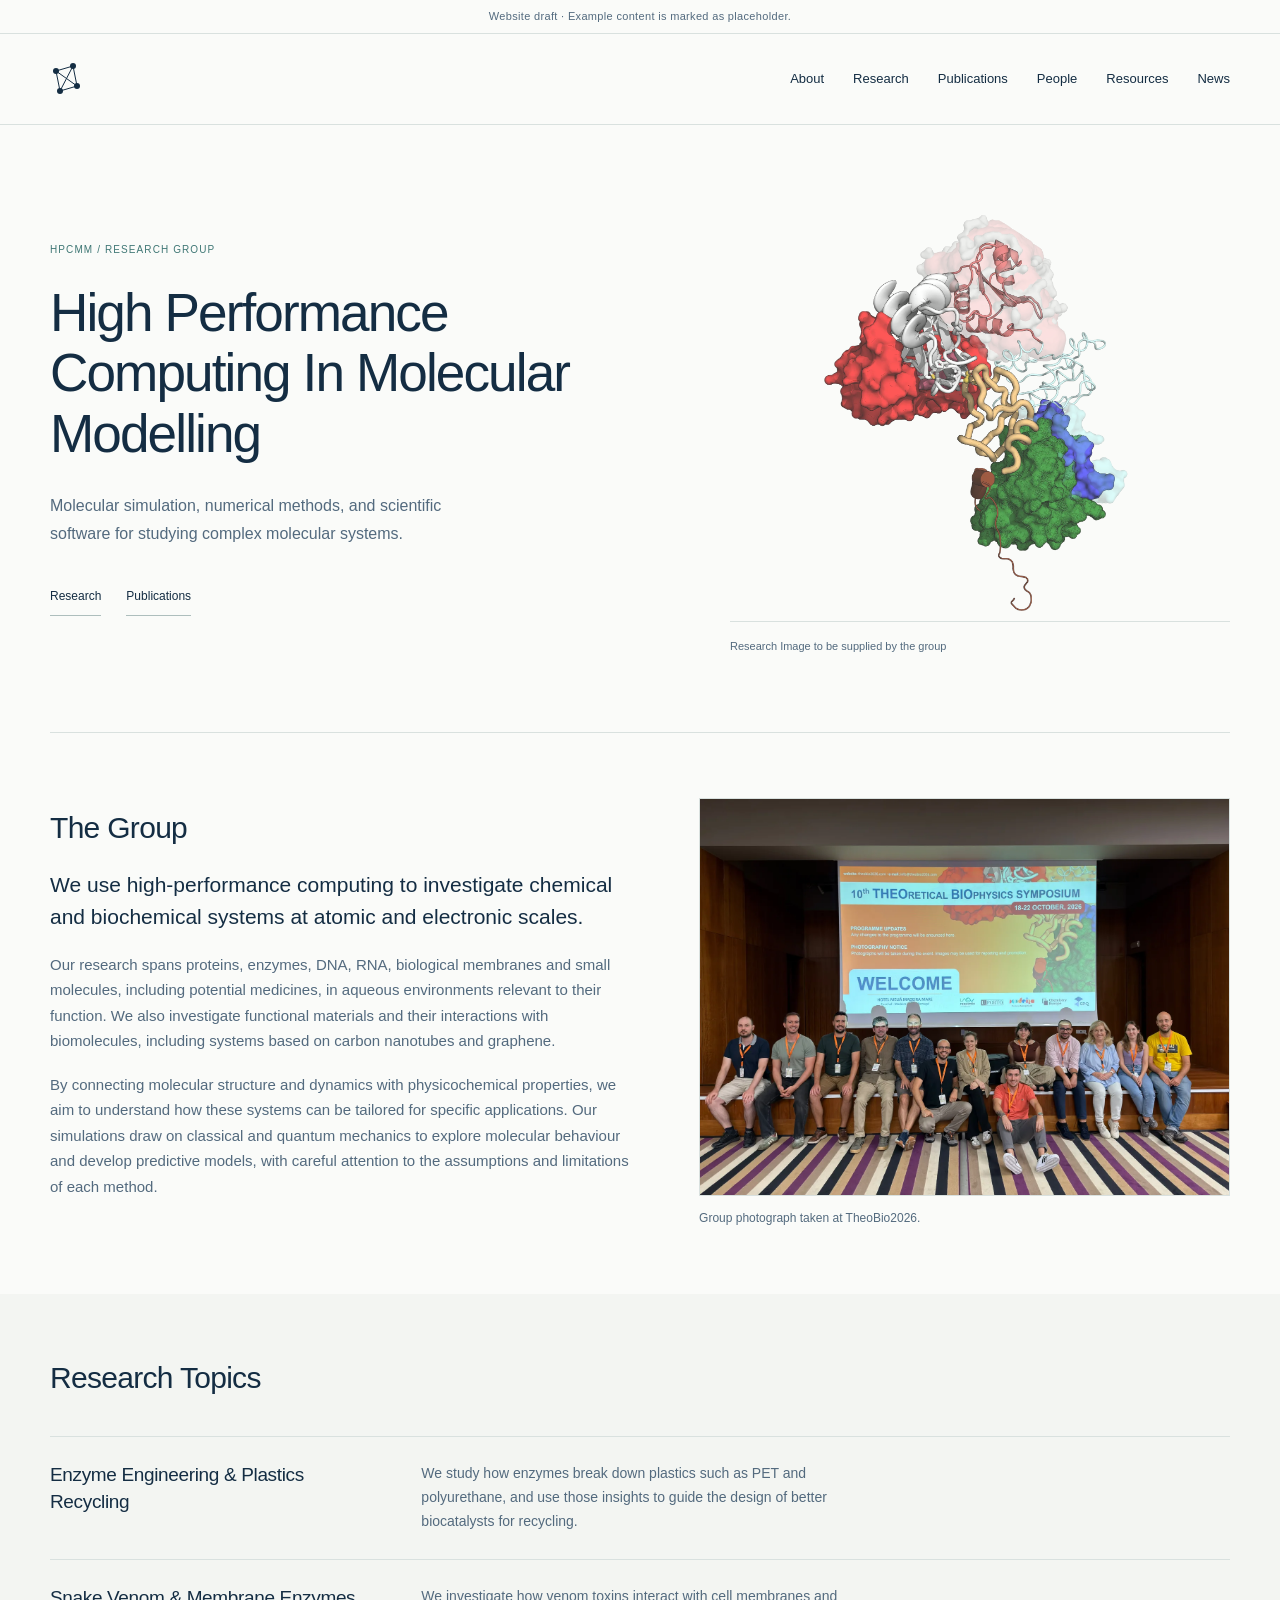
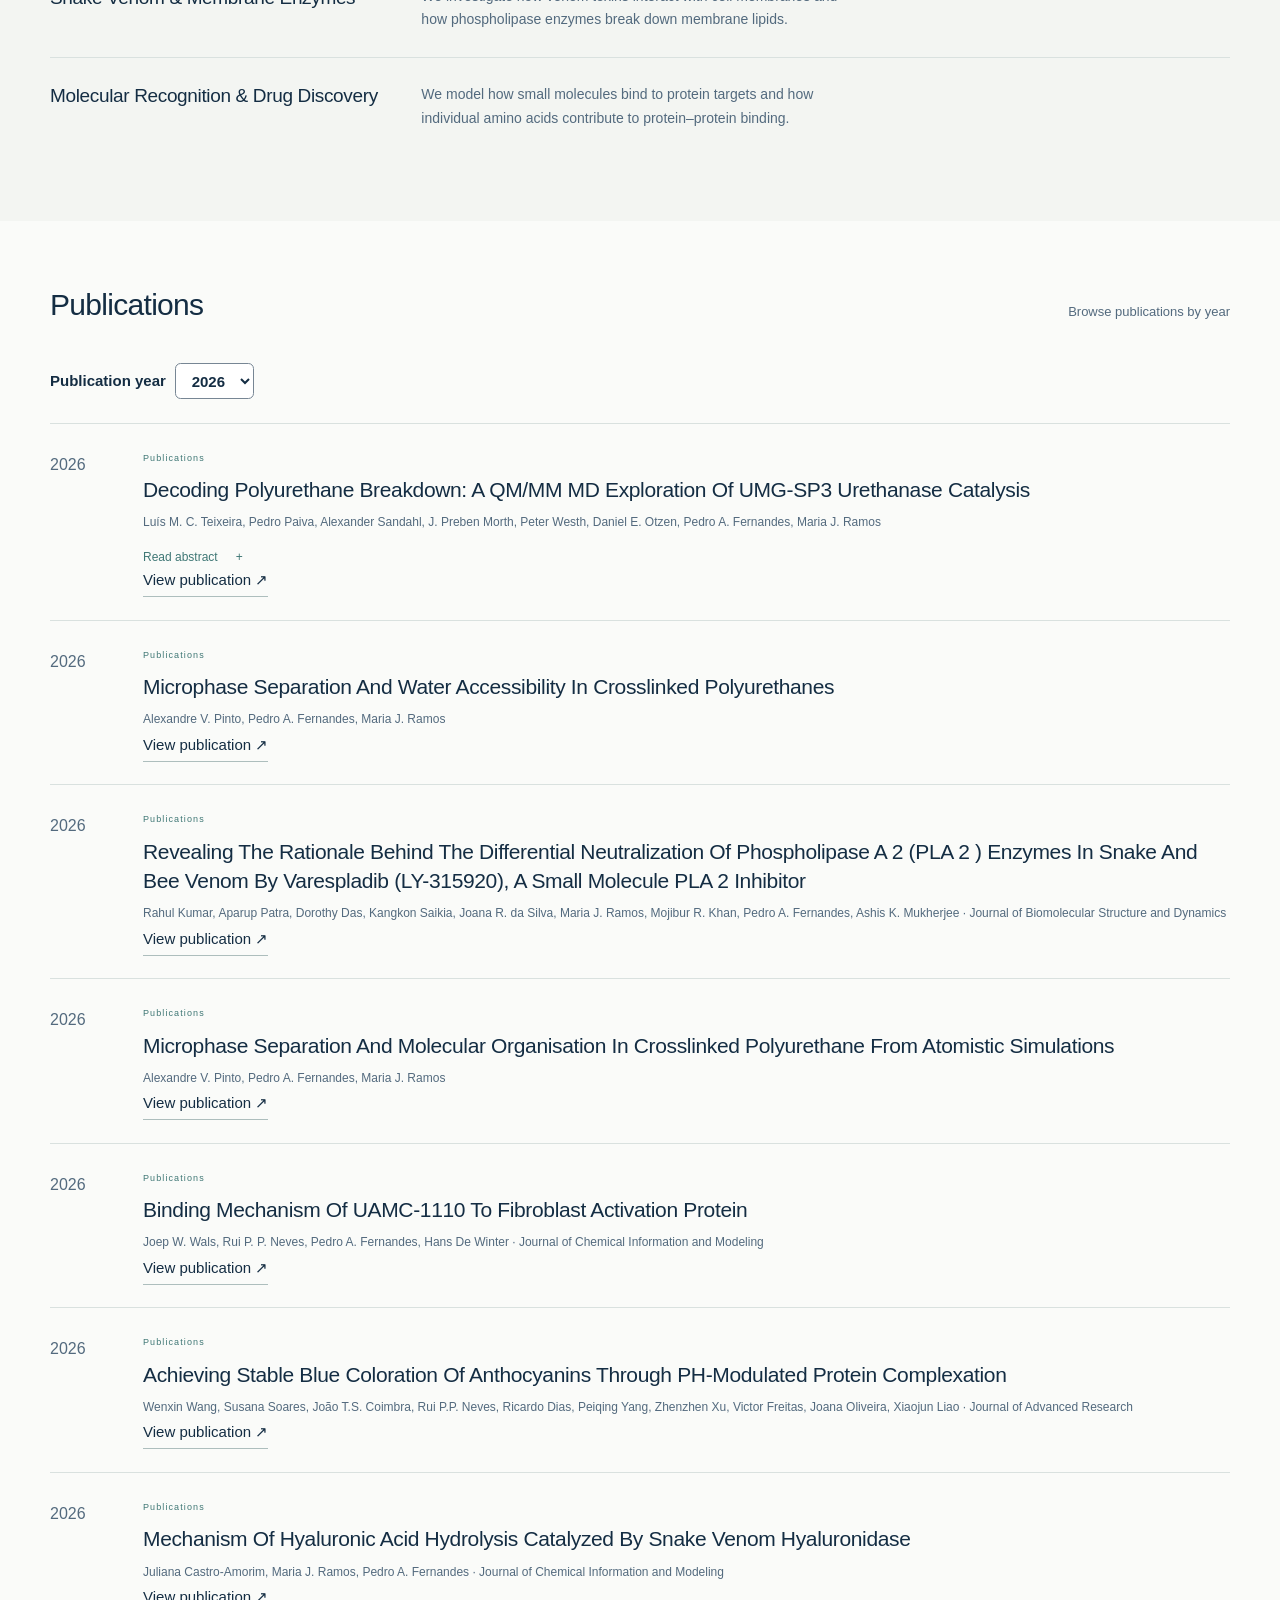
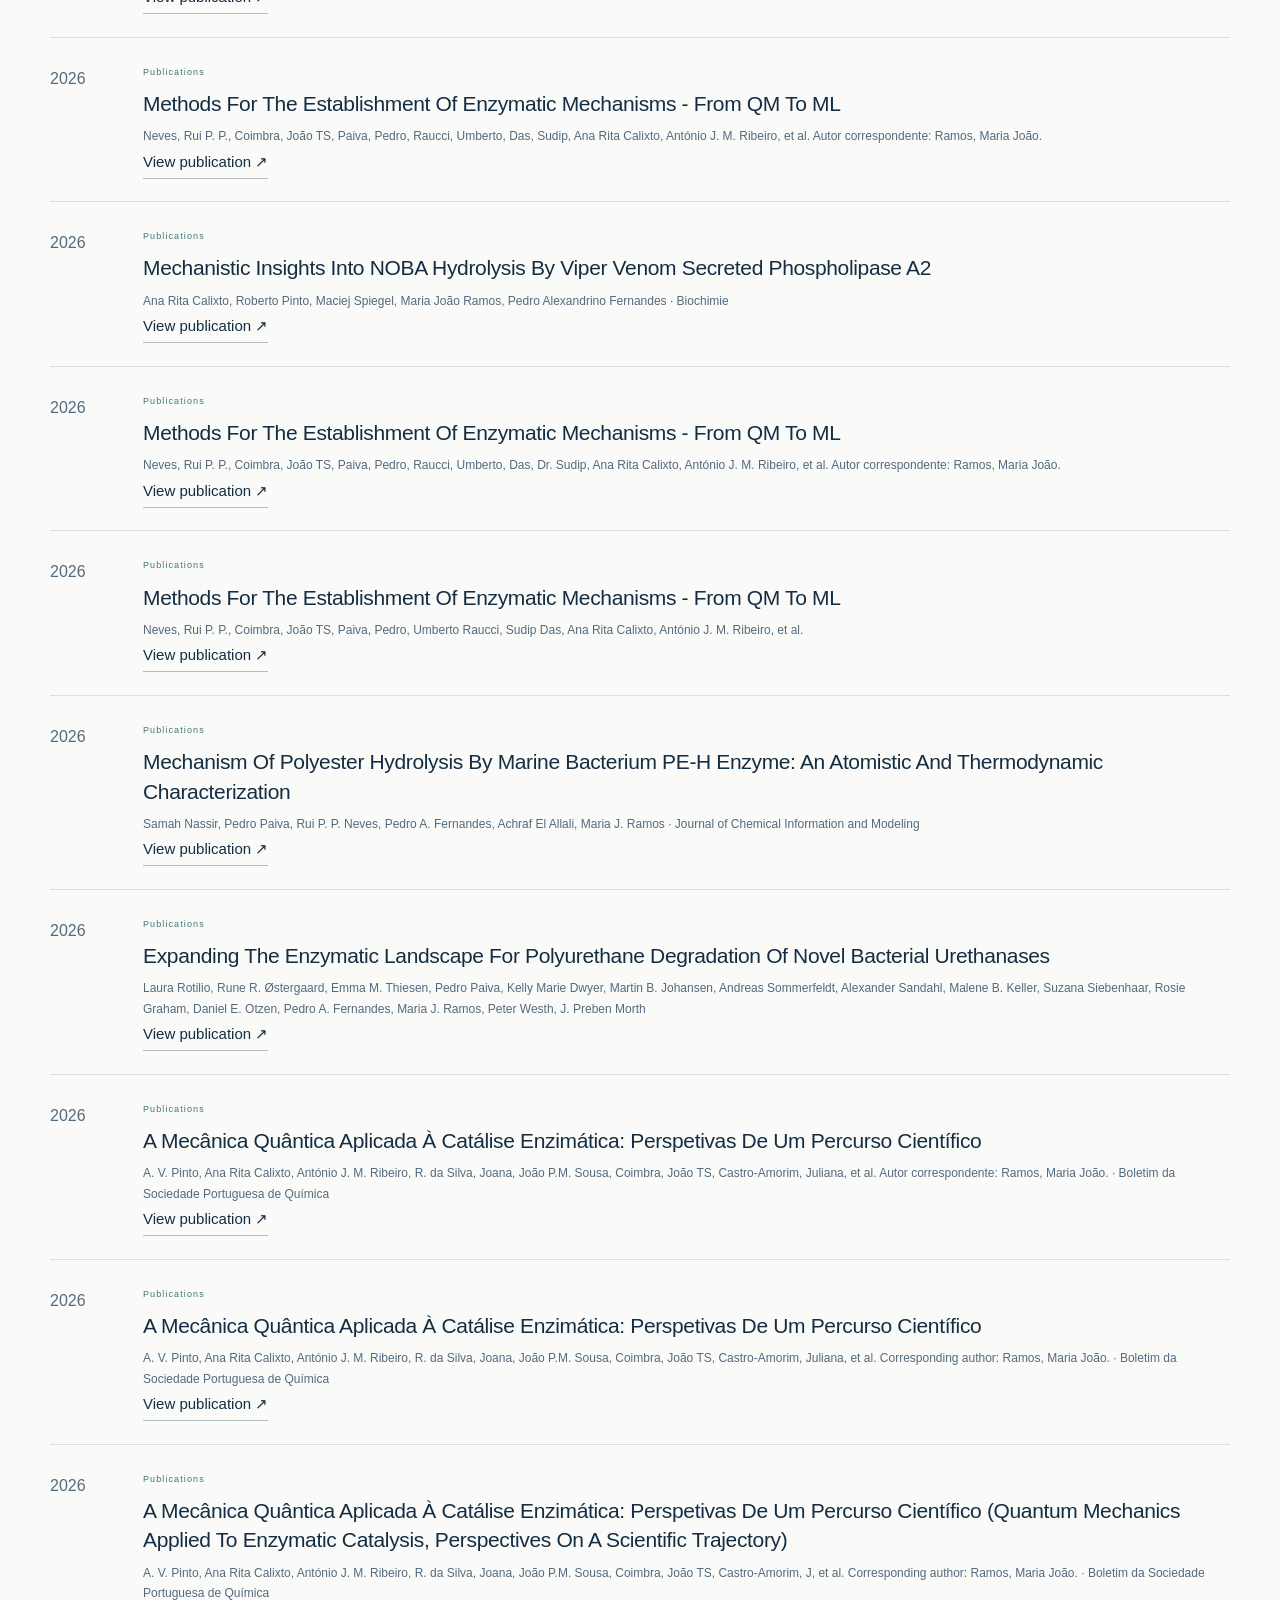
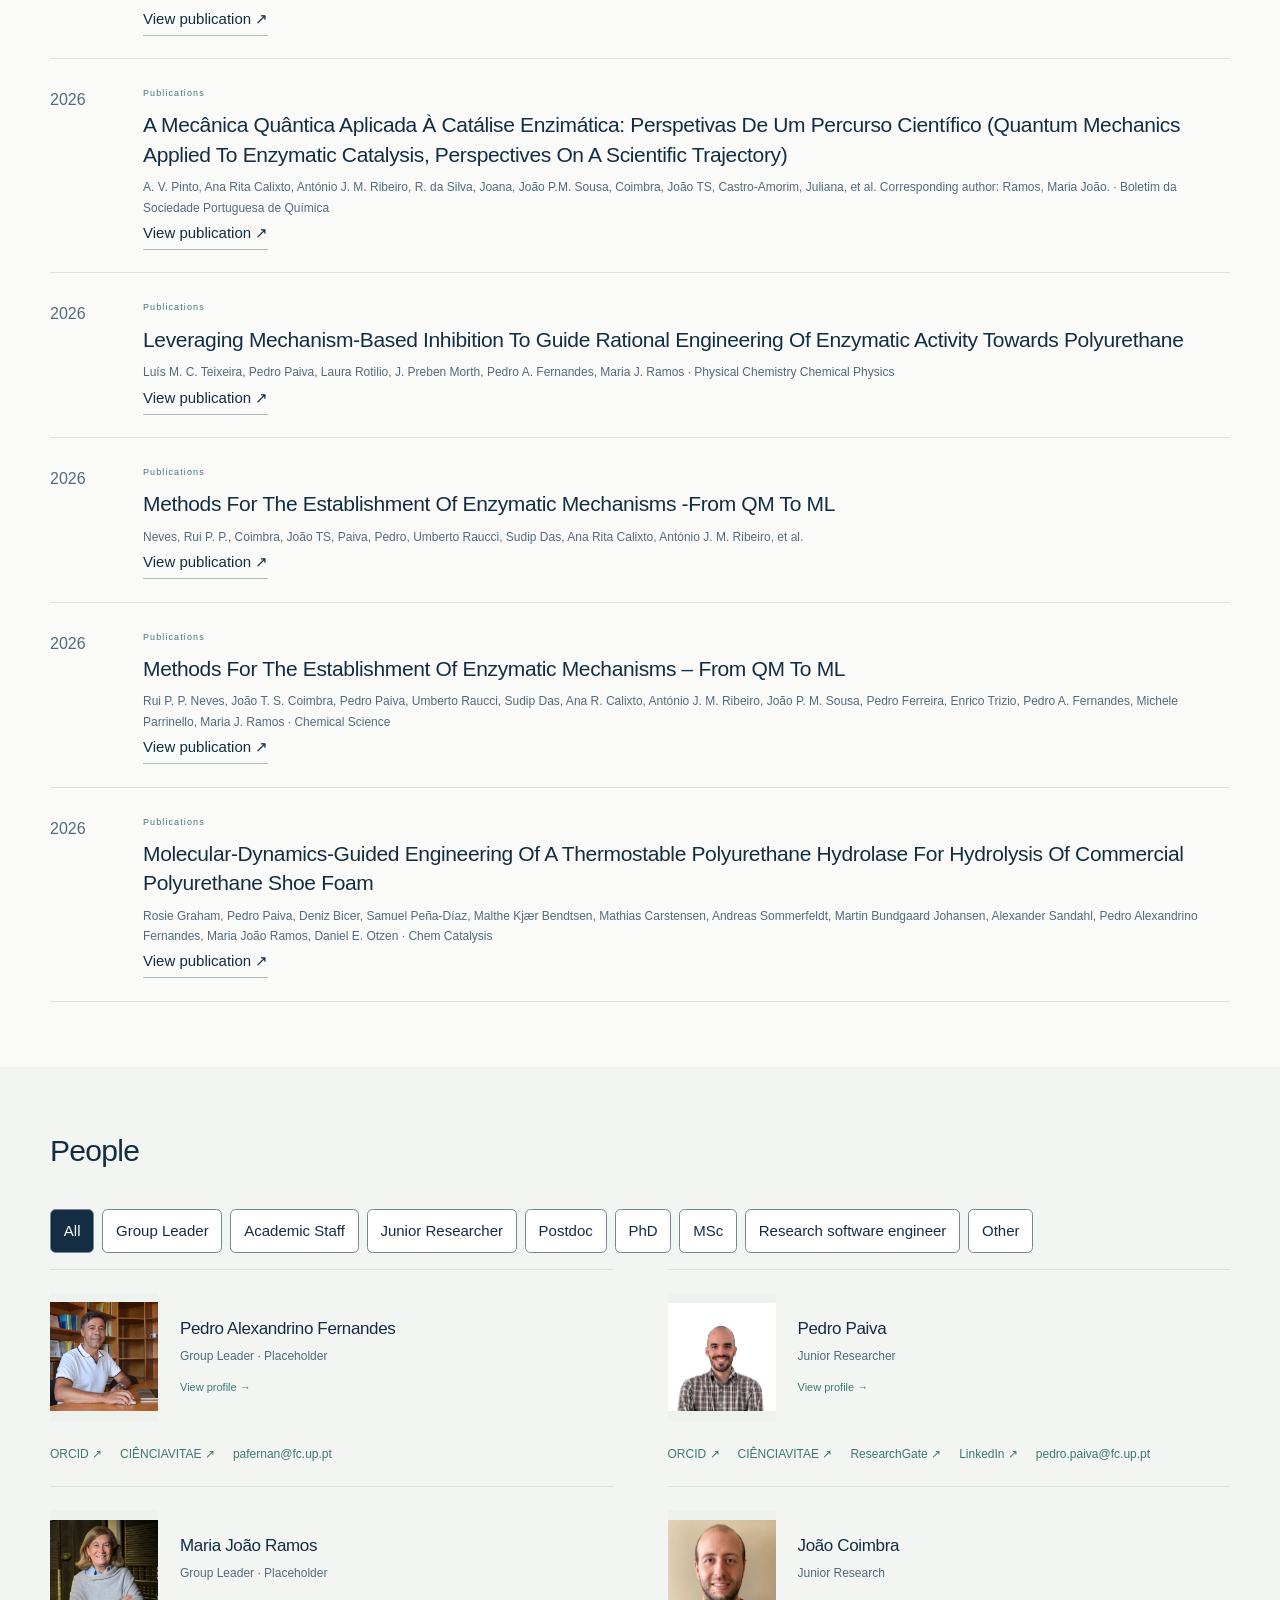
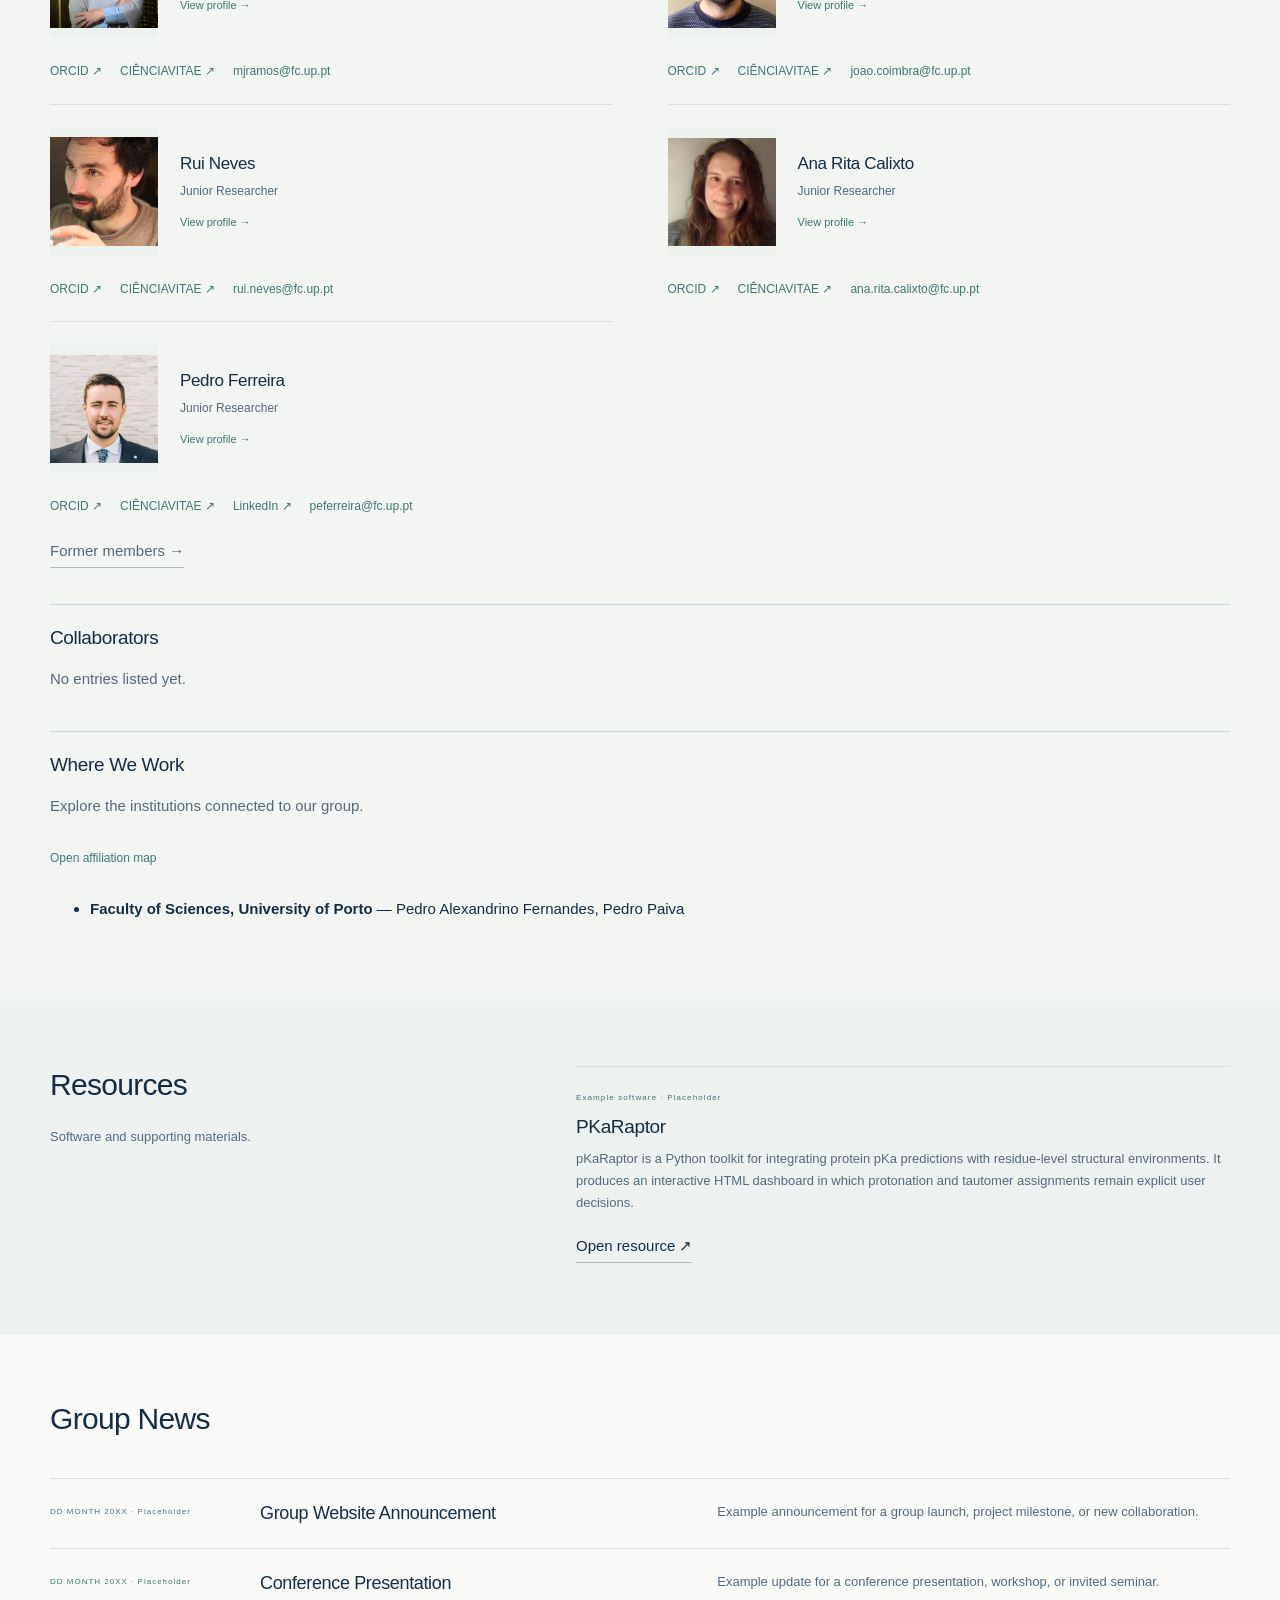
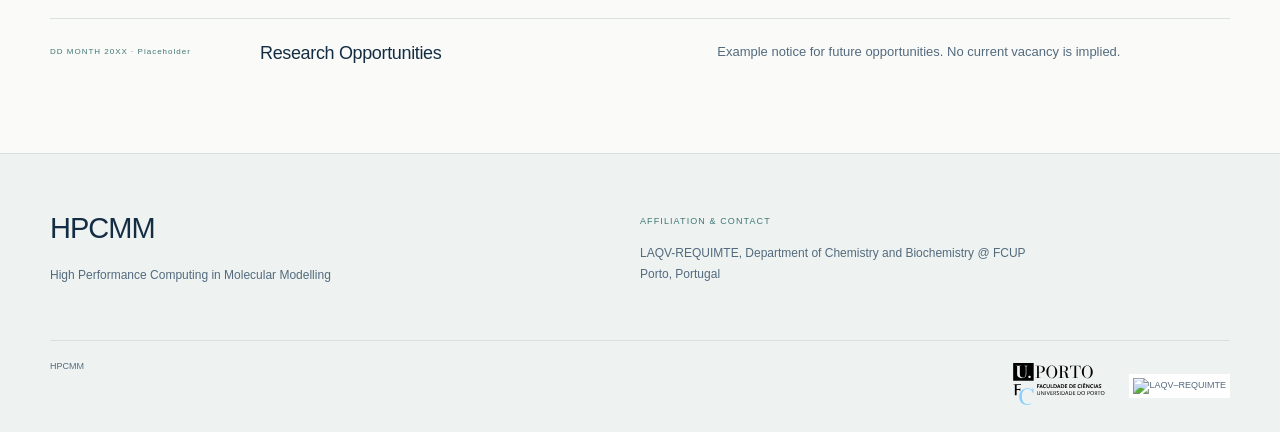
==== commit 9c7da792: "Add files via upload" ====
--- a/index.html
+++ b/index.html
@@ -1,5 +1,5 @@
 <!doctype html>
-<html lang="en"><head><meta charset="utf-8"><meta name="viewport" content="width=device-width, initial-scale=1"><meta name="description" content="Homepage design concept for High Performance Computing in Molecular Modeling (HPC-MM). Research, people, publications, and software."><meta name="theme-color" content="#142d43"><title>HPC-MM — High Performance Computing in Molecular Modeling</title><link rel="icon" href="favicon.svg" type="image/svg+xml"><link rel="stylesheet" href="styles.css?v=20261111-2"><noscript><style>@media(max-width:760px){nav{display:grid}.menu-button{display:none}}</style></noscript><script src="content-loader.js?v=20261024-4" defer></script><script src="publication-order.js?v=20261024-3" defer></script><script src="site.js?v=20261111-2" defer></script><script src="script.js" defer></script></head>
+<html lang="en"><head><meta charset="utf-8"><meta name="viewport" content="width=device-width, initial-scale=1"><meta name="description" content="Homepage design concept for High Performance Computing in Molecular Modeling (HPC-MM). Research, people, publications, and software."><meta name="theme-color" content="#142d43"><title>HPC-MM — High Performance Computing in Molecular Modeling</title><link rel="icon" href="favicon.svg" type="image/svg+xml"><link rel="stylesheet" href="styles.css?v=20261111-5"><noscript><style>@media(max-width:760px){nav{display:grid}.menu-button{display:none}}</style></noscript><script src="content-loader.js?v=20261024-4" defer></script><script src="publication-order.js?v=20261024-3" defer></script><script src="affiliation-map.js?v=1" defer></script><script src="site.js?v=20261111-5" defer></script><script src="script.js" defer></script></head>
 <body><a class="skip" href="#main">Skip to content</a>
 <div class="prototype">Homepage concept <span>·</span> All people, publications, software and news are illustrative placeholders.</div>
 <header><div class="nav-wrap"><a class="brand" href="#home" aria-label="HPC-MM home"><svg width="32" height="34" viewBox="0 0 32 34" aria-hidden="true"><path d="M6 9L23 4 27 24 10 29 6 9 27 24M23 4L10 29" fill="none" stroke="currentColor"/><g fill="currentColor"><circle cx="6" cy="9" r="3"/><circle cx="23" cy="4" r="3"/><circle cx="27" cy="24" r="3"/><circle cx="10" cy="29" r="3"/></g></svg></a><button class="menu-button" aria-expanded="false" aria-controls="navigation">Menu <span aria-hidden="true">☰</span></button><nav id="navigation" aria-label="Main navigation"><a href="#about">About</a><a href="#research">Research</a><a href="#publications">Publications</a><a href="#people">People</a><a href="#software">Resources</a><a href="#news">News</a></nav></div></header>
--- a/styles.css
+++ b/styles.css
@@ -43,3 +43,7 @@
 .slide-controls{justify-content:center;padding:.7rem}
 .partner-logos img{width:auto;max-width:150px;height:50px;object-fit:contain;padding:.25rem}
 .affiliated-people{margin-top:2rem}
+
+.people-switch{display:flex;gap:.5rem;flex-wrap:wrap;margin:0 0 1rem}.people-switch button{font:inherit;padding:.5rem .8rem;border:1px solid #778694;border-radius:.35rem;background:#fff;color:#142d43}.people-switch button[aria-pressed=true]{background:#142d43;color:#fff}.plain-roster li{margin:.35rem 0}[data-people-panel][hidden],.plain-roster li[hidden]{display:none!important}.partner-logos a:last-child img{background:white}
+
+.collaborators,.affiliation-map{margin-top:2.5rem;padding-top:1.25rem;border-top:1px solid #cad8e1}.affiliation-map details{margin-top:.75rem}.affiliation-map .campus-map{height:320px;border-radius:12px;margin:.75rem 0;background:#e5eff4}.affiliation-map summary{cursor:pointer}.affiliation-map .campus-pin{background:#146d7a;color:white;border:2px solid white;border-radius:100%;display:grid;place-items:center;font-weight:700;box-shadow:0 2px 8px #132d4366}
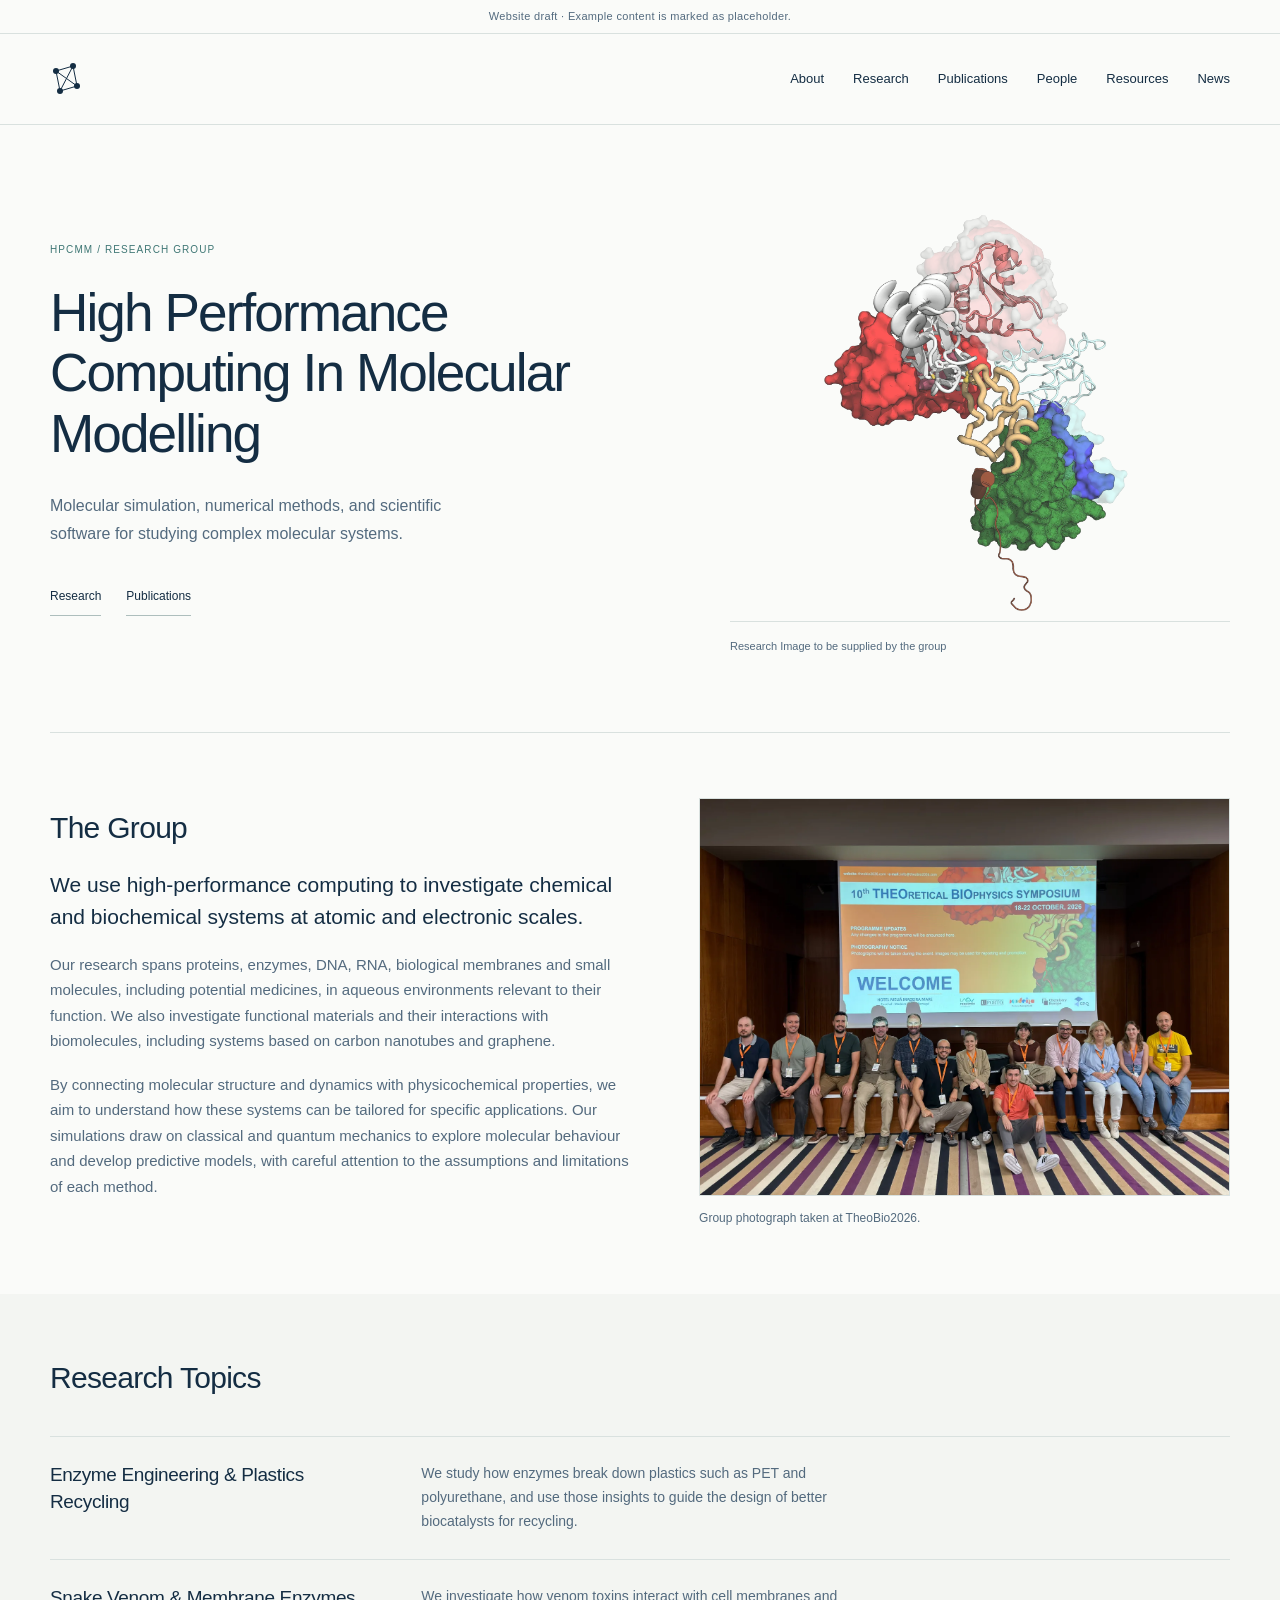
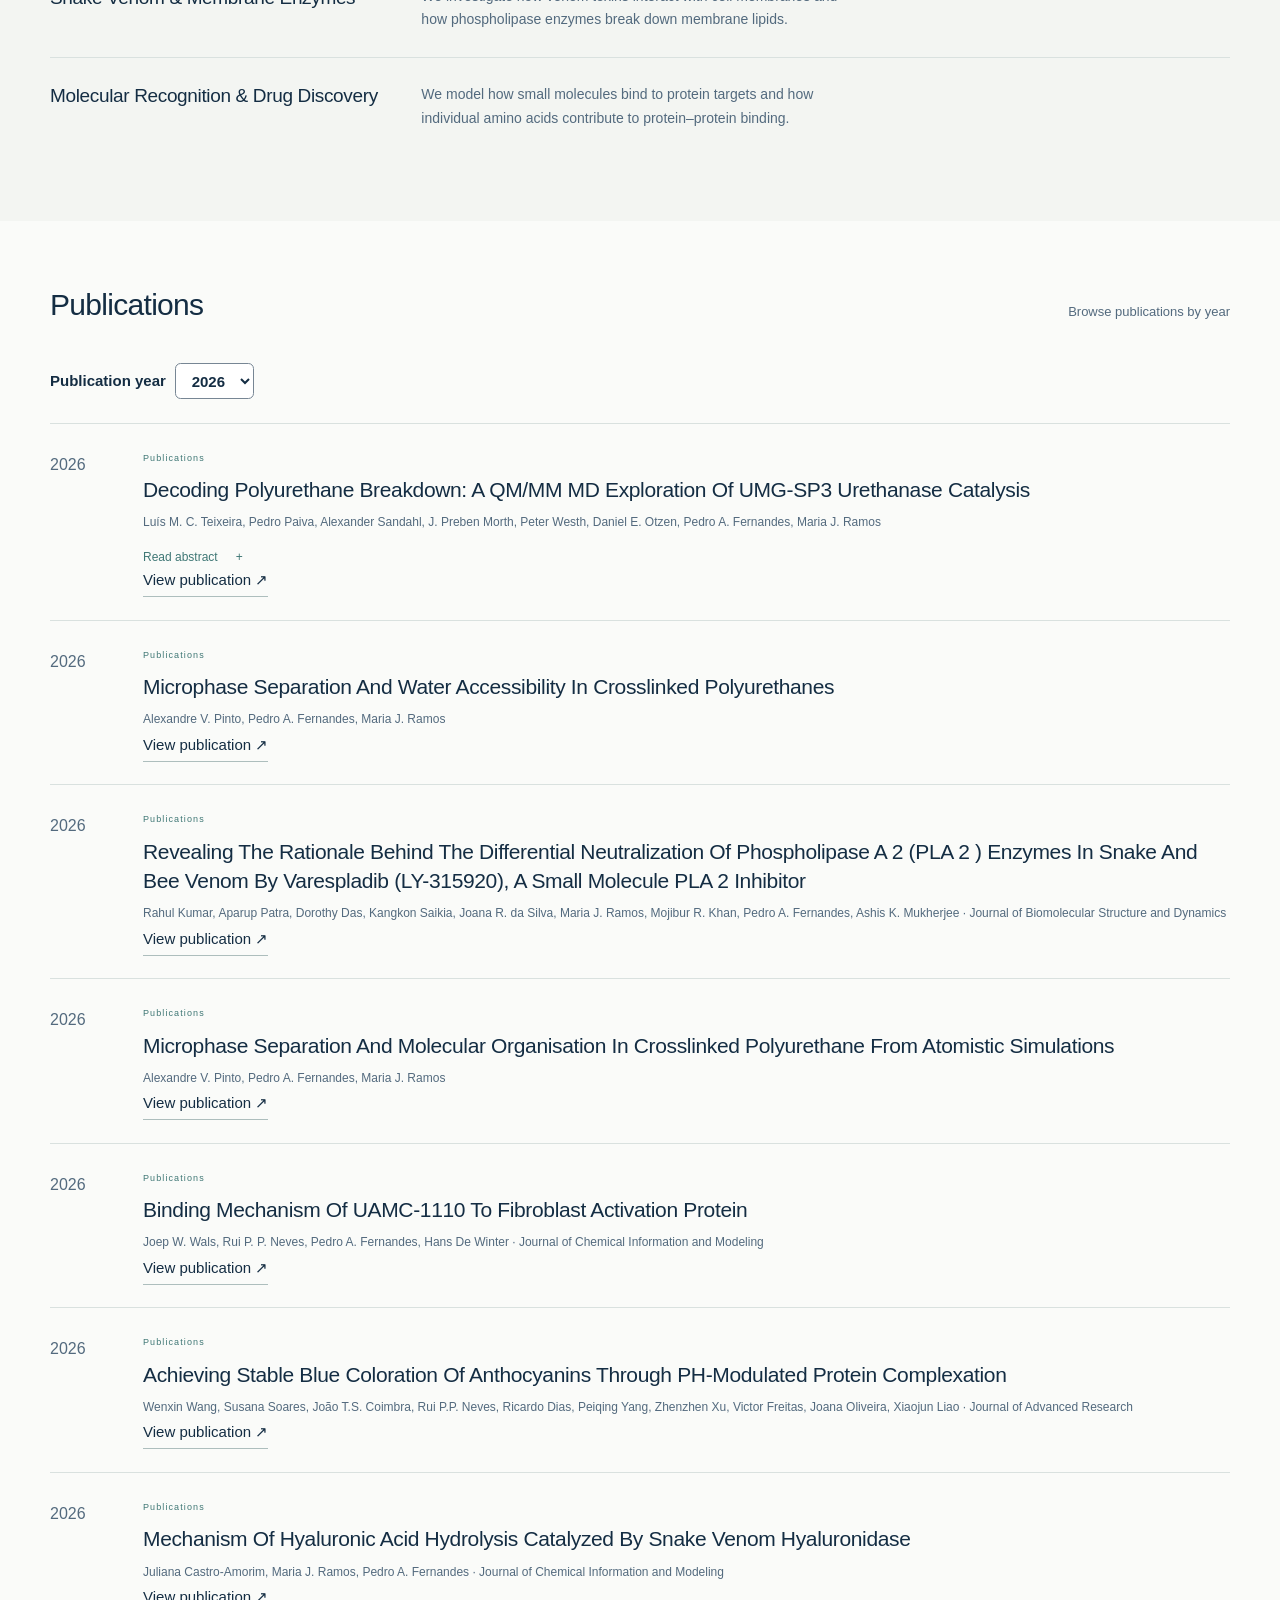
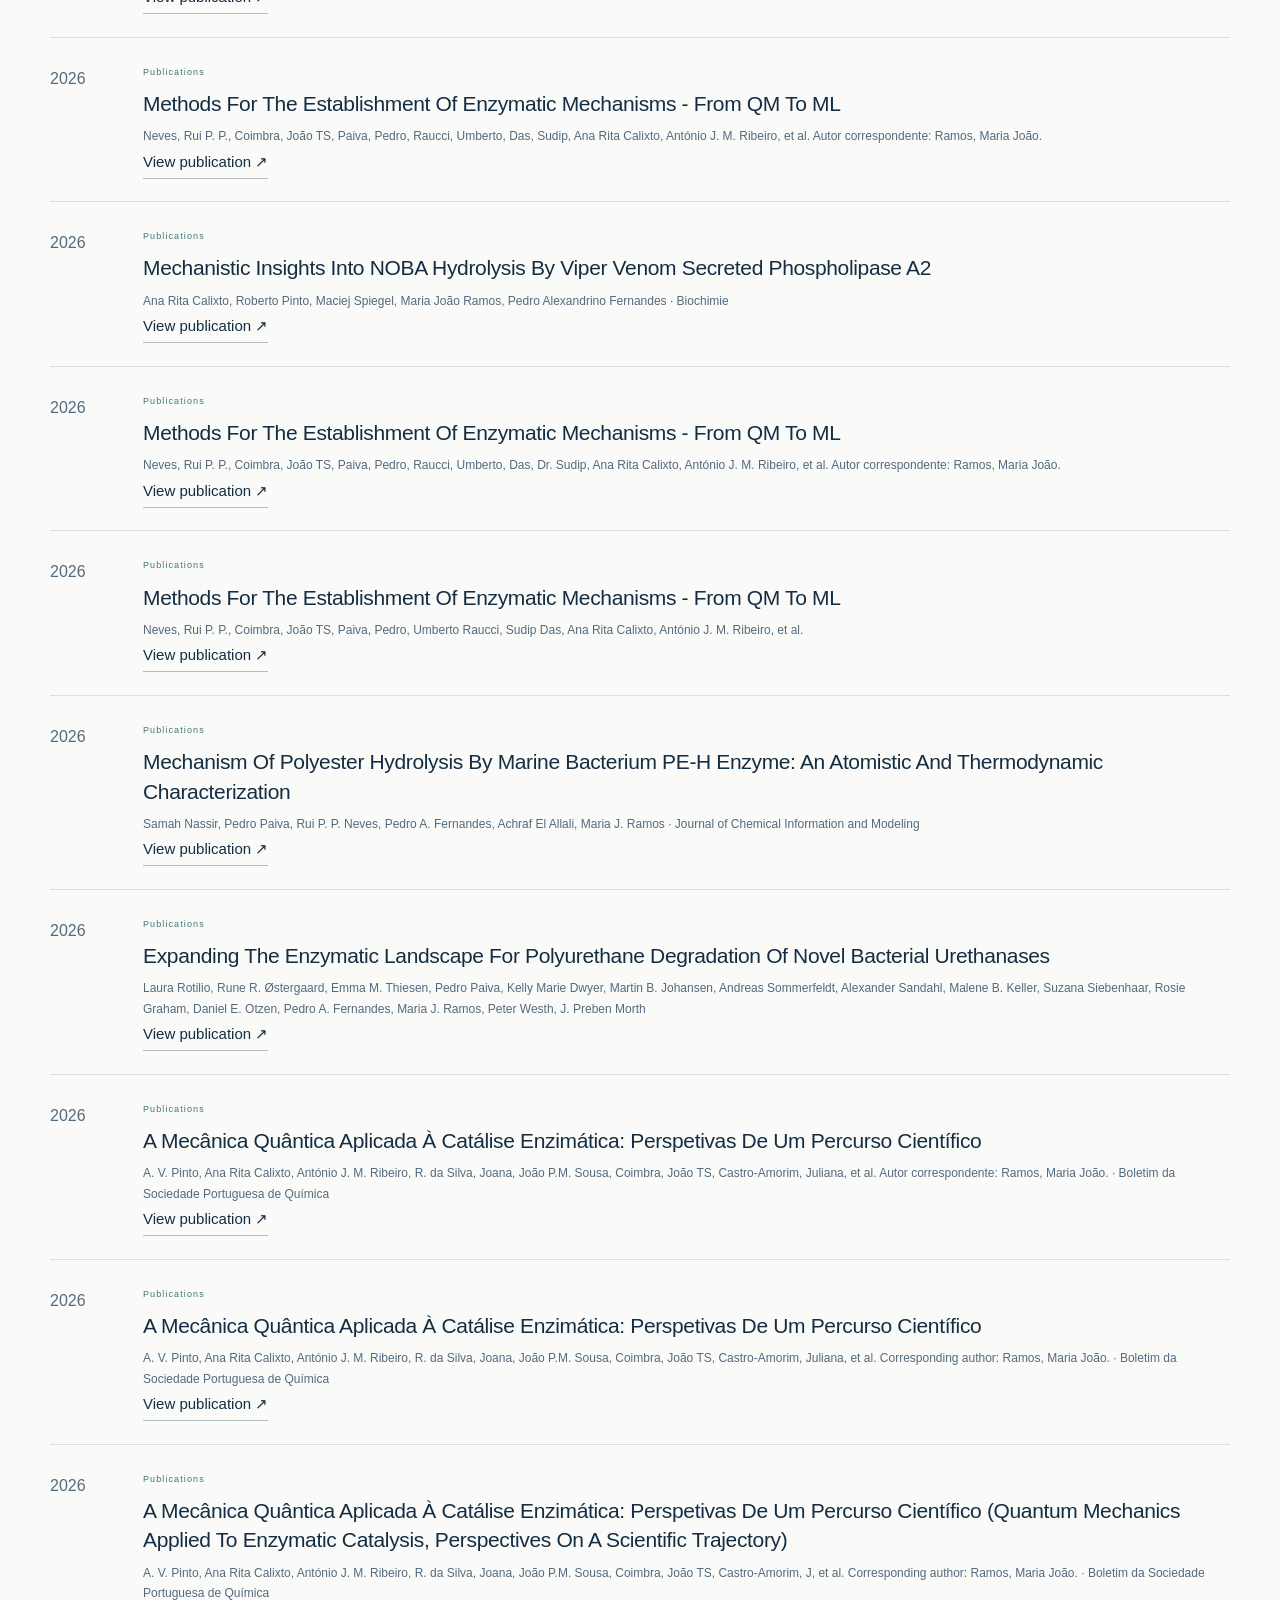
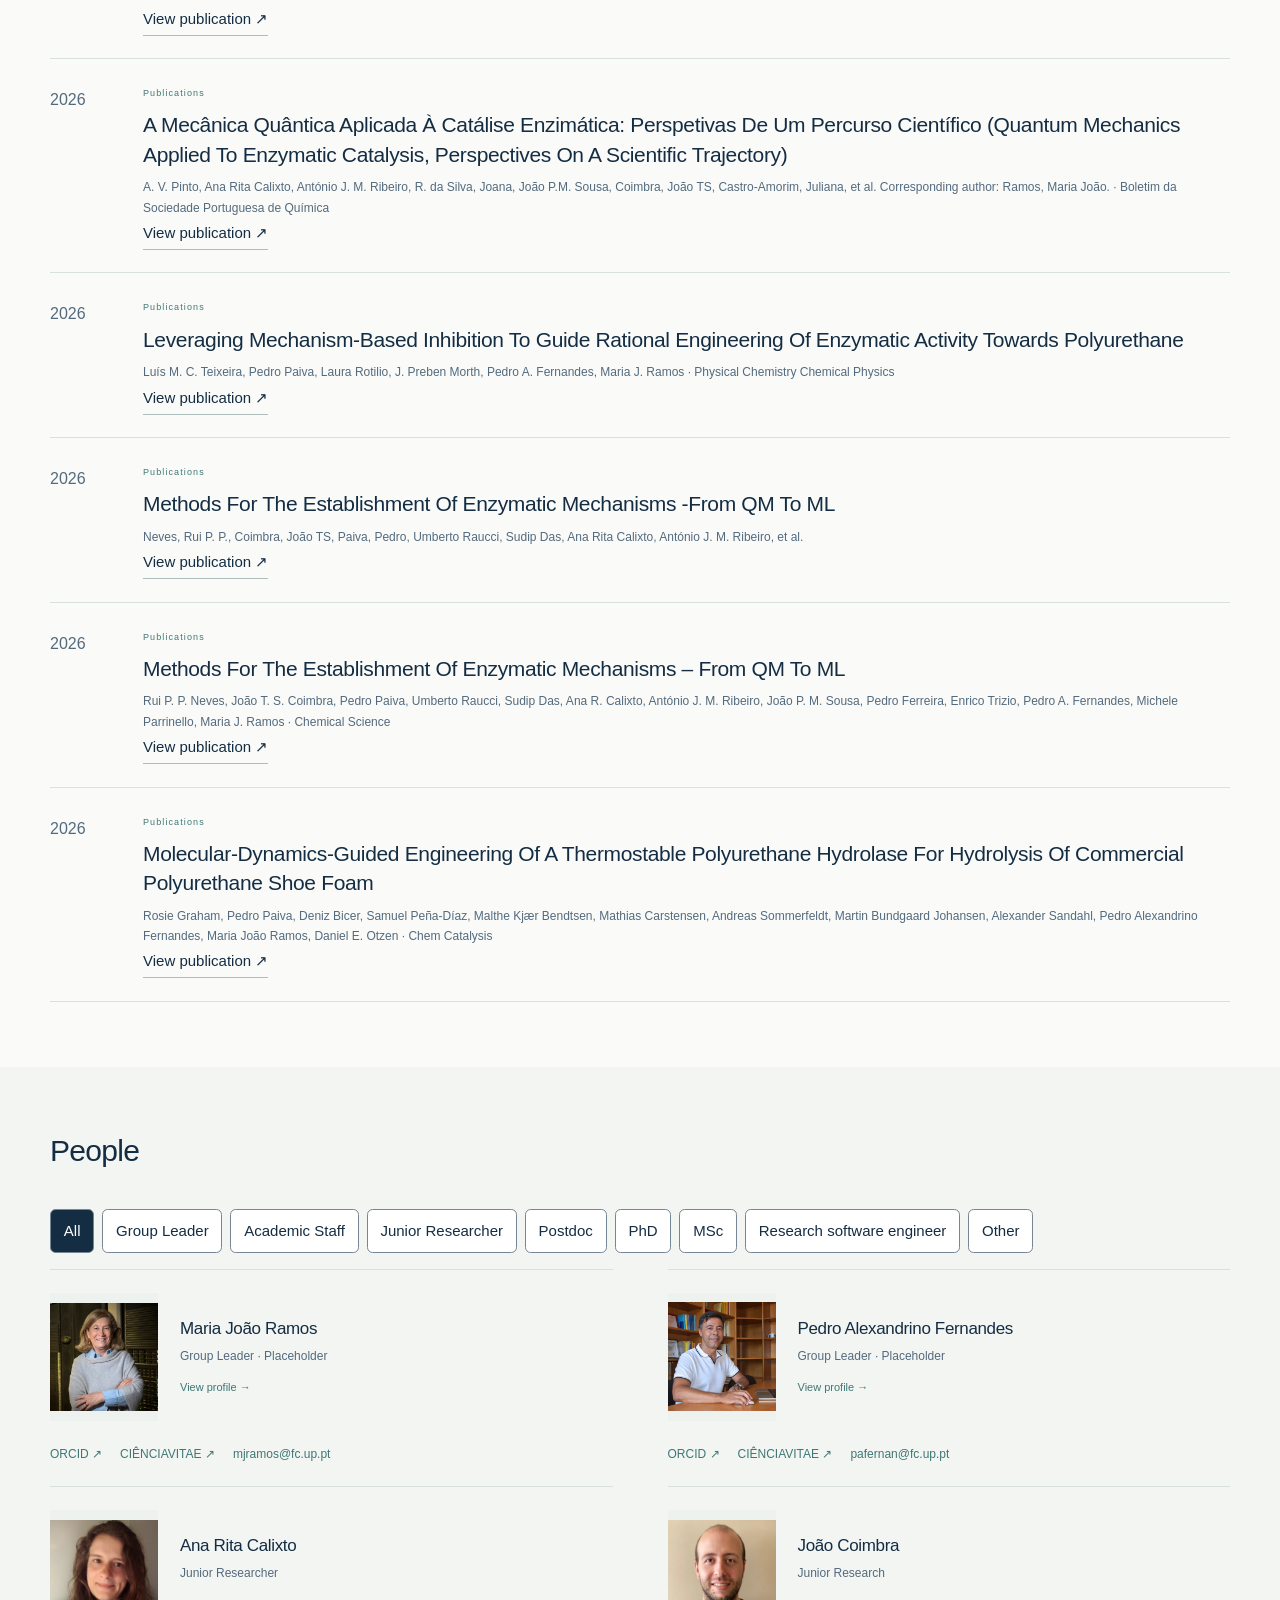
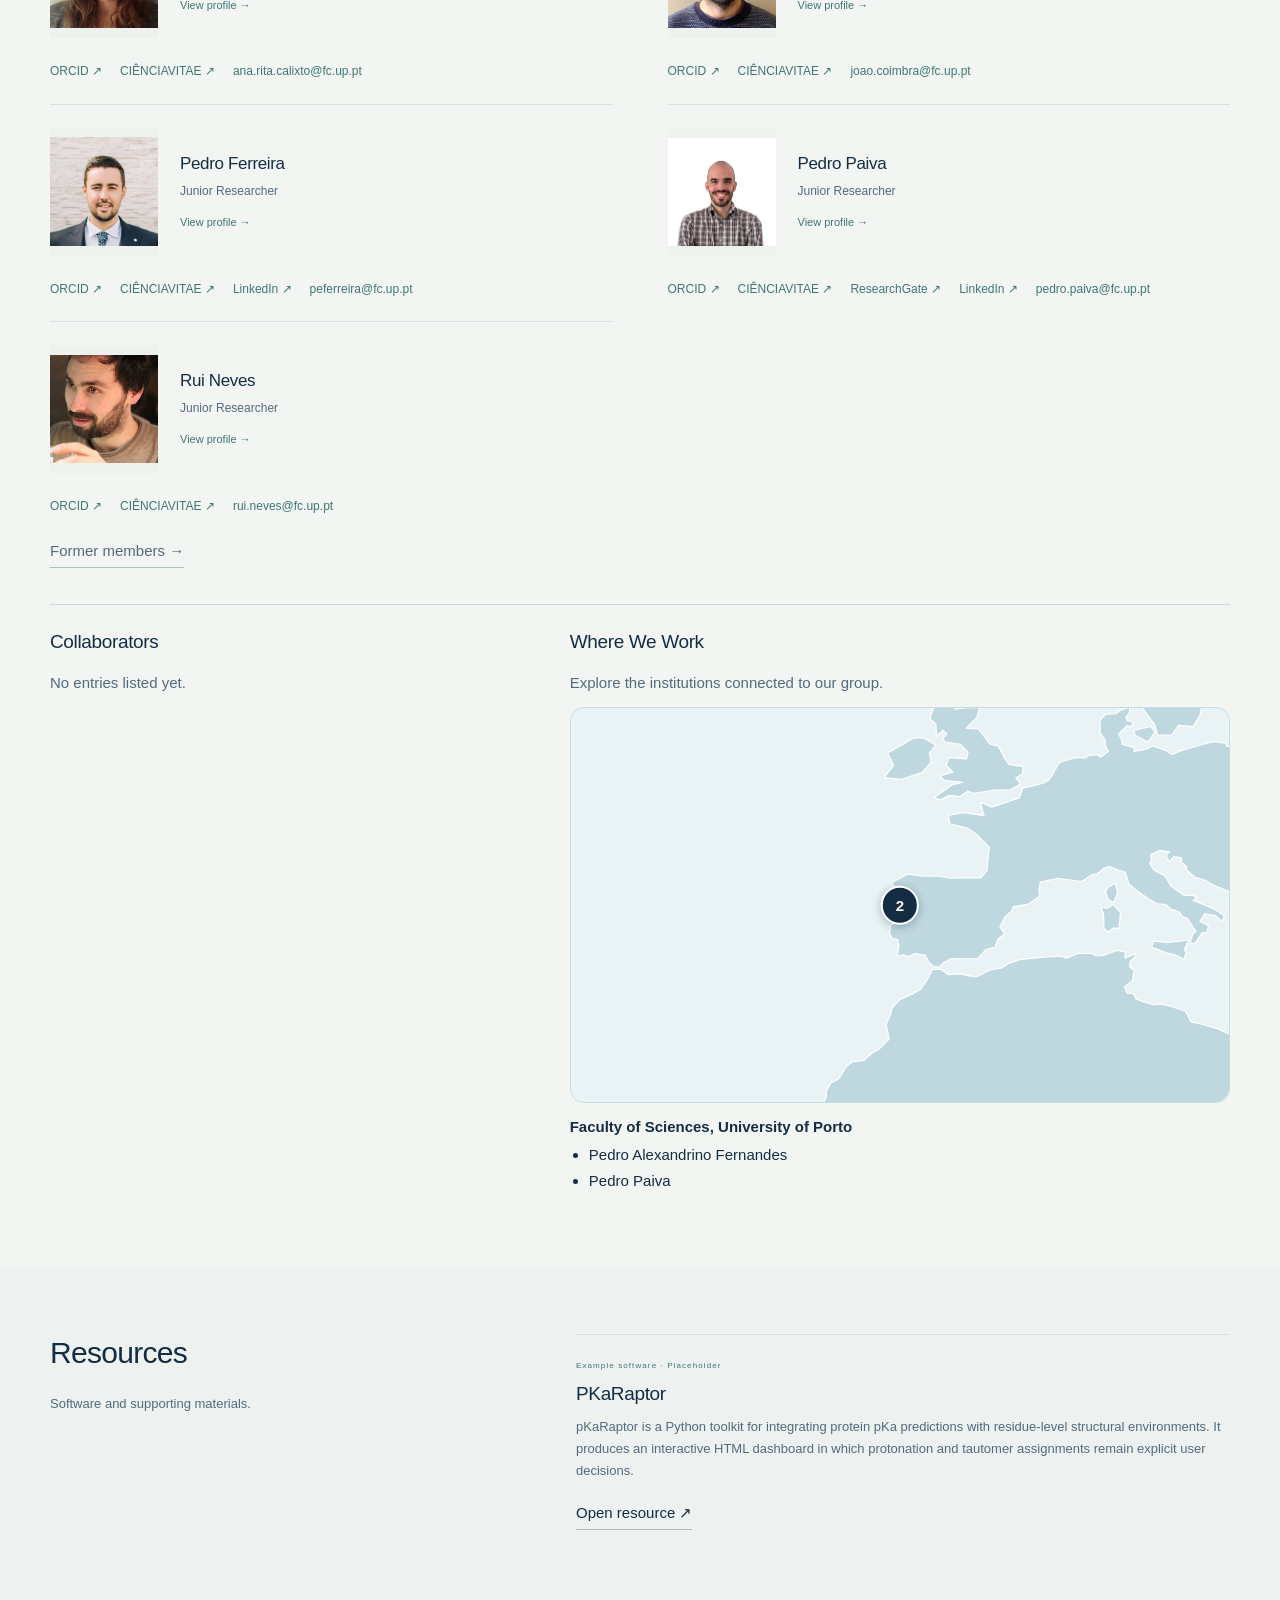
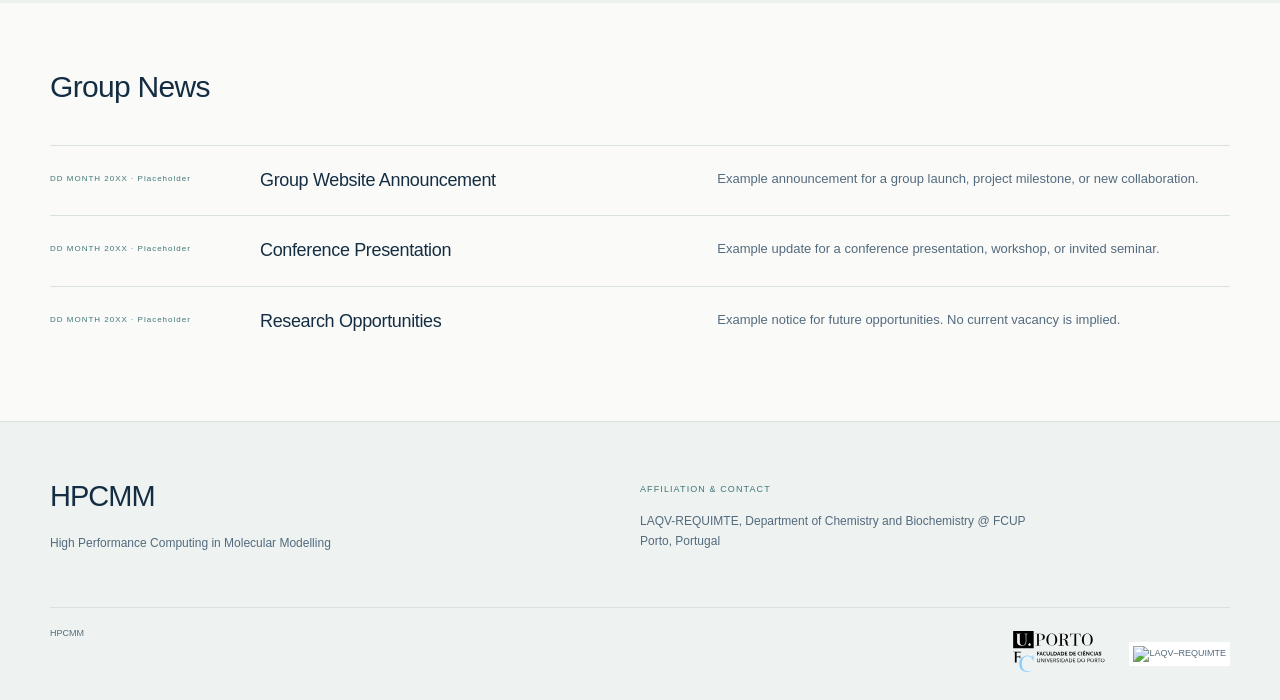
==== commit 0960658f: "Add files via upload" ====
--- a/index.html
+++ b/index.html
@@ -1,5 +1,5 @@
 <!doctype html>
-<html lang="en"><head><meta charset="utf-8"><meta name="viewport" content="width=device-width, initial-scale=1"><meta name="description" content="Homepage design concept for High Performance Computing in Molecular Modeling (HPC-MM). Research, people, publications, and software."><meta name="theme-color" content="#142d43"><title>HPC-MM — High Performance Computing in Molecular Modeling</title><link rel="icon" href="favicon.svg" type="image/svg+xml"><link rel="stylesheet" href="styles.css?v=20261111-5"><noscript><style>@media(max-width:760px){nav{display:grid}.menu-button{display:none}}</style></noscript><script src="content-loader.js?v=20261024-4" defer></script><script src="publication-order.js?v=20261024-3" defer></script><script src="affiliation-map.js?v=1" defer></script><script src="site.js?v=20261111-5" defer></script><script src="script.js" defer></script></head>
+<html lang="en"><head><meta charset="utf-8"><meta name="viewport" content="width=device-width, initial-scale=1"><meta name="description" content="Homepage design concept for High Performance Computing in Molecular Modeling (HPC-MM). Research, people, publications, and software."><meta name="theme-color" content="#142d43"><title>HPC-MM — High Performance Computing in Molecular Modeling</title><link rel="icon" href="favicon.svg" type="image/svg+xml"><link rel="stylesheet" href="styles.css?v=20261111-6"><noscript><style>@media(max-width:760px){nav{display:grid}.menu-button{display:none}}</style></noscript><script src="content-loader.js?v=20261024-4" defer></script><script src="publication-order.js?v=20261024-3" defer></script><script src="affiliation-land.js?v=1" defer></script><script src="affiliation-map.js?v=2" defer></script><script src="site.js?v=20261111-6" defer></script><script src="script.js" defer></script></head>
 <body><a class="skip" href="#main">Skip to content</a>
 <div class="prototype">Homepage concept <span>·</span> All people, publications, software and news are illustrative placeholders.</div>
 <header><div class="nav-wrap"><a class="brand" href="#home" aria-label="HPC-MM home"><svg width="32" height="34" viewBox="0 0 32 34" aria-hidden="true"><path d="M6 9L23 4 27 24 10 29 6 9 27 24M23 4L10 29" fill="none" stroke="currentColor"/><g fill="currentColor"><circle cx="6" cy="9" r="3"/><circle cx="23" cy="4" r="3"/><circle cx="27" cy="24" r="3"/><circle cx="10" cy="29" r="3"/></g></svg></a><button class="menu-button" aria-expanded="false" aria-controls="navigation">Menu <span aria-hidden="true">☰</span></button><nav id="navigation" aria-label="Main navigation"><a href="#about">About</a><a href="#research">Research</a><a href="#publications">Publications</a><a href="#people">People</a><a href="#software">Resources</a><a href="#news">News</a></nav></div></header>
--- a/styles.css
+++ b/styles.css
@@ -46,4 +46,12 @@
 
 .people-switch{display:flex;gap:.5rem;flex-wrap:wrap;margin:0 0 1rem}.people-switch button{font:inherit;padding:.5rem .8rem;border:1px solid #778694;border-radius:.35rem;background:#fff;color:#142d43}.people-switch button[aria-pressed=true]{background:#142d43;color:#fff}.plain-roster li{margin:.35rem 0}[data-people-panel][hidden],.plain-roster li[hidden]{display:none!important}.partner-logos a:last-child img{background:white}
 
-.collaborators,.affiliation-map{margin-top:2.5rem;padding-top:1.25rem;border-top:1px solid #cad8e1}.affiliation-map details{margin-top:.75rem}.affiliation-map .campus-map{height:320px;border-radius:12px;margin:.75rem 0;background:#e5eff4}.affiliation-map summary{cursor:pointer}.affiliation-map .campus-pin{background:#146d7a;color:white;border:2px solid white;border-radius:100%;display:grid;place-items:center;font-weight:700;box-shadow:0 2px 8px #132d4366}
+.collaboration-layout{display:grid;grid-template-columns:minmax(0,1fr) minmax(0,1.4fr);gap:clamp(1rem,4vw,3rem);align-items:start;margin-top:2.5rem;padding-top:1.5rem;border-top:1px solid #cad8e1}
+.affiliation-map p{margin:.25rem 0 .75rem}
+.map-stage{aspect-ratio:5/3;position:relative;isolation:isolate;background:#e9f3f6;border:1px solid #c7dde6;border-radius:14px;margin-top:.65rem}
+.map-stage svg{width:100%;height:100%;display:block;border-radius:inherit;overflow:hidden}
+.map-land{fill:#bfd7df;stroke:#fff;stroke-width:.1;stroke-linejoin:round}
+.map-pin{position:absolute;translate:-50% -50%;background:#176d79;color:#fff;border:2px solid #fff;border-radius:50%;width:2.4rem;height:2.4rem;font:inherit;font-weight:700;box-shadow:0 2px 8px #142d4350;cursor:pointer}
+.map-pin[aria-pressed=true]{background:#142d43;z-index:1}
+.map-info{padding:.65rem 0;color:#142d43}.map-info ul{margin:.2rem 0 0;padding-left:1.2rem}
+@media(max-width:660px){.collaboration-layout{grid-template-columns:1fr}}
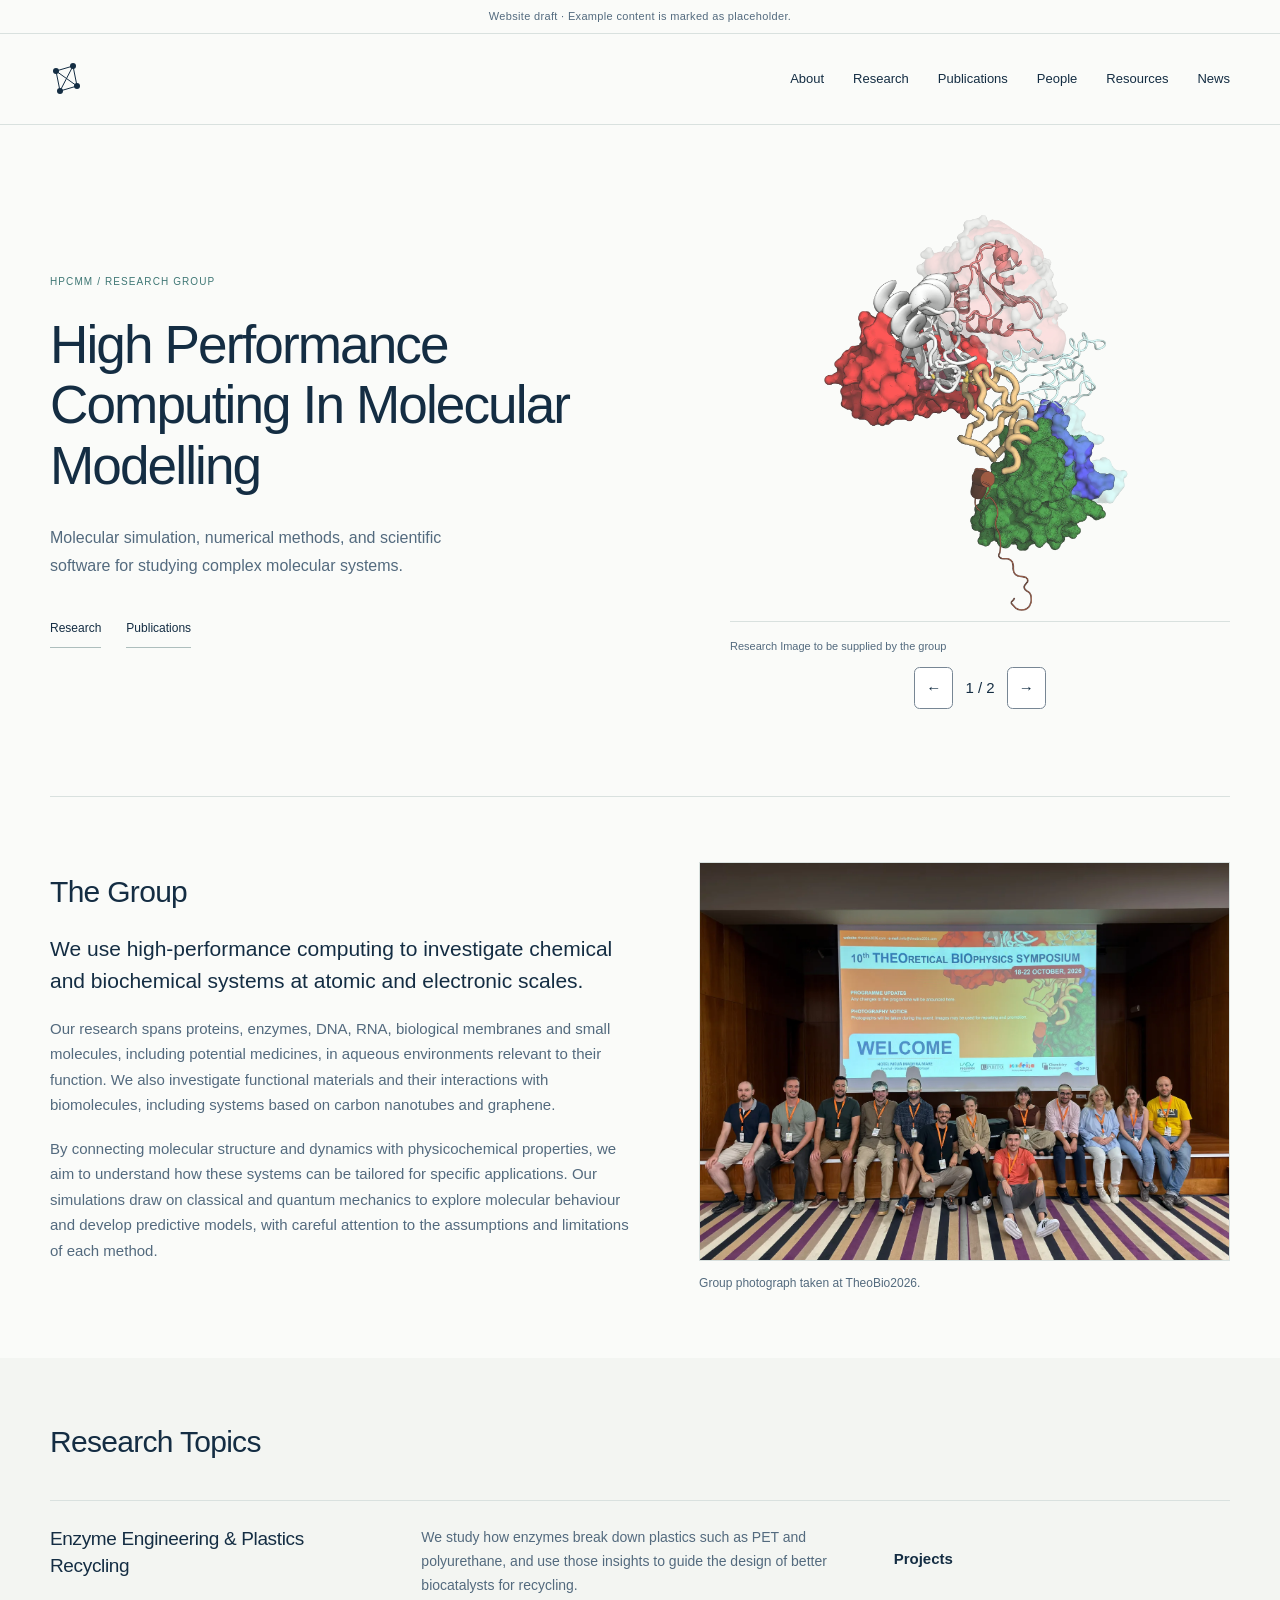
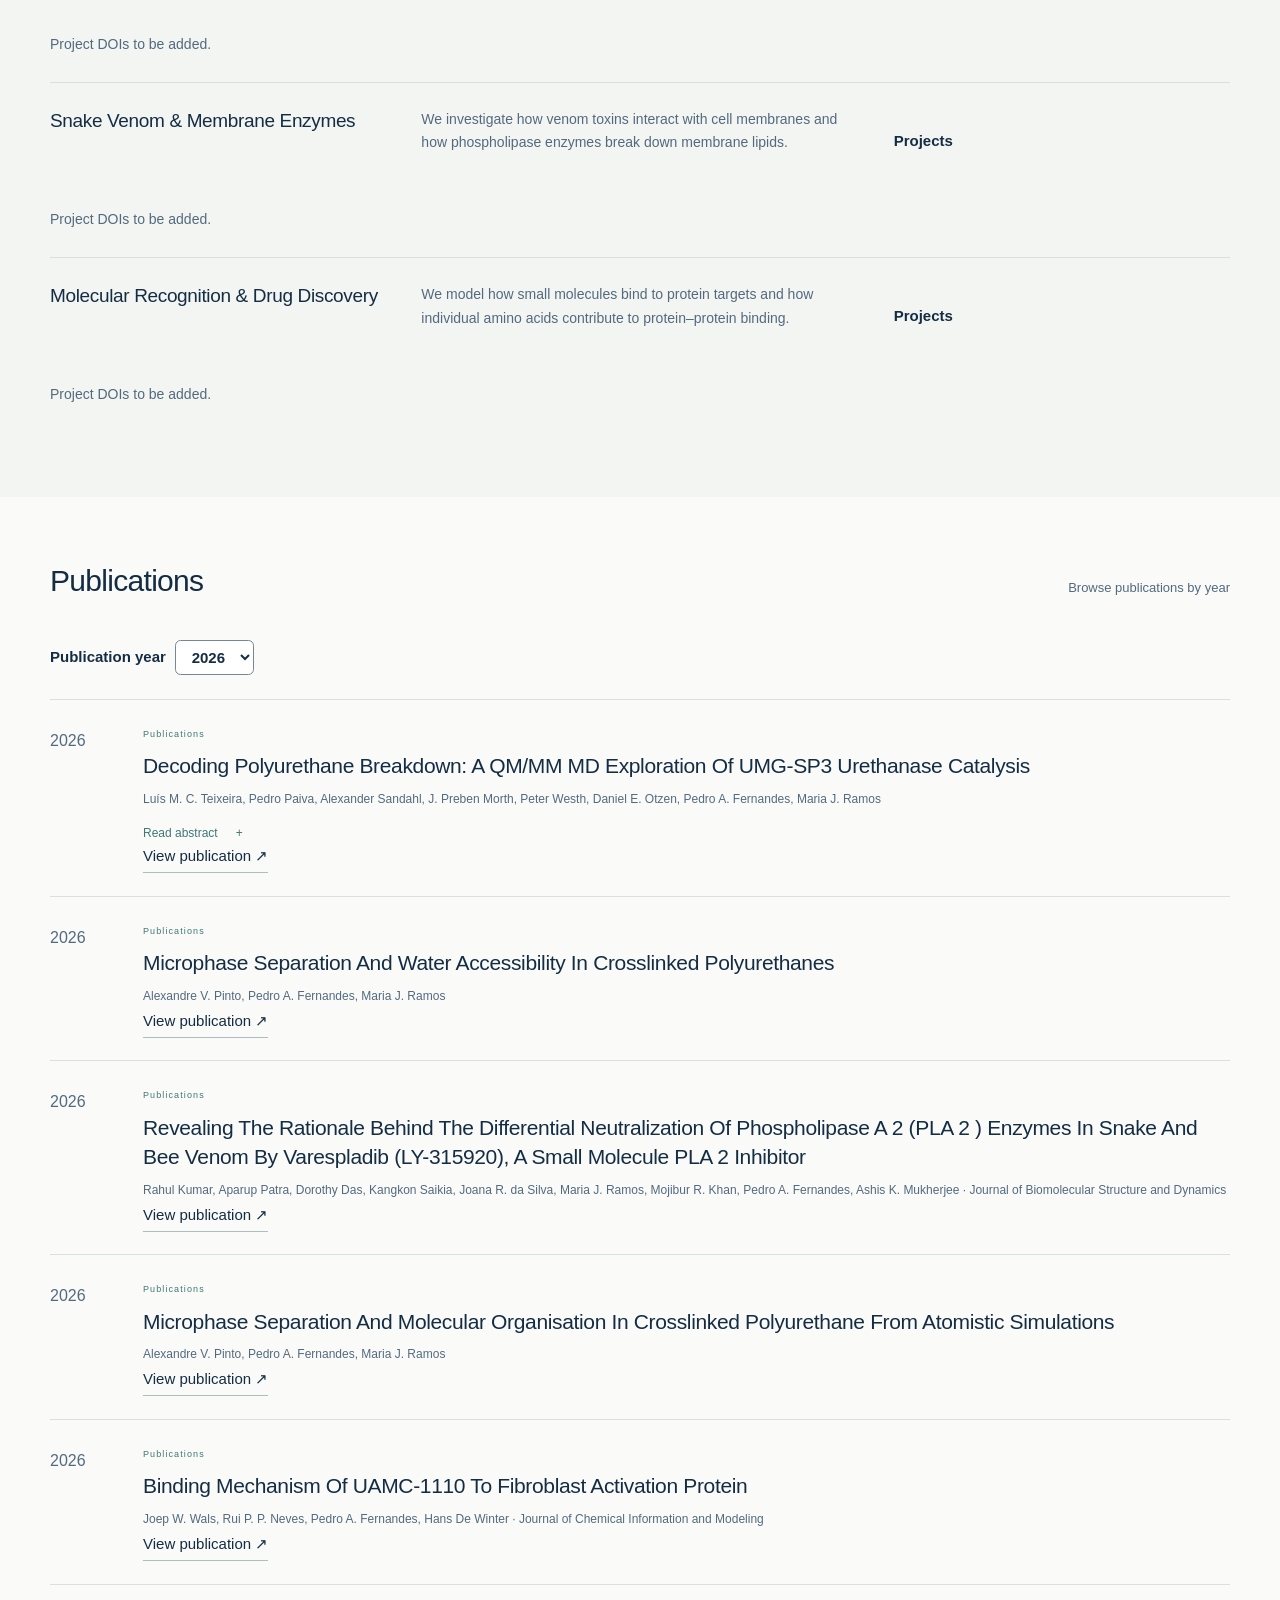
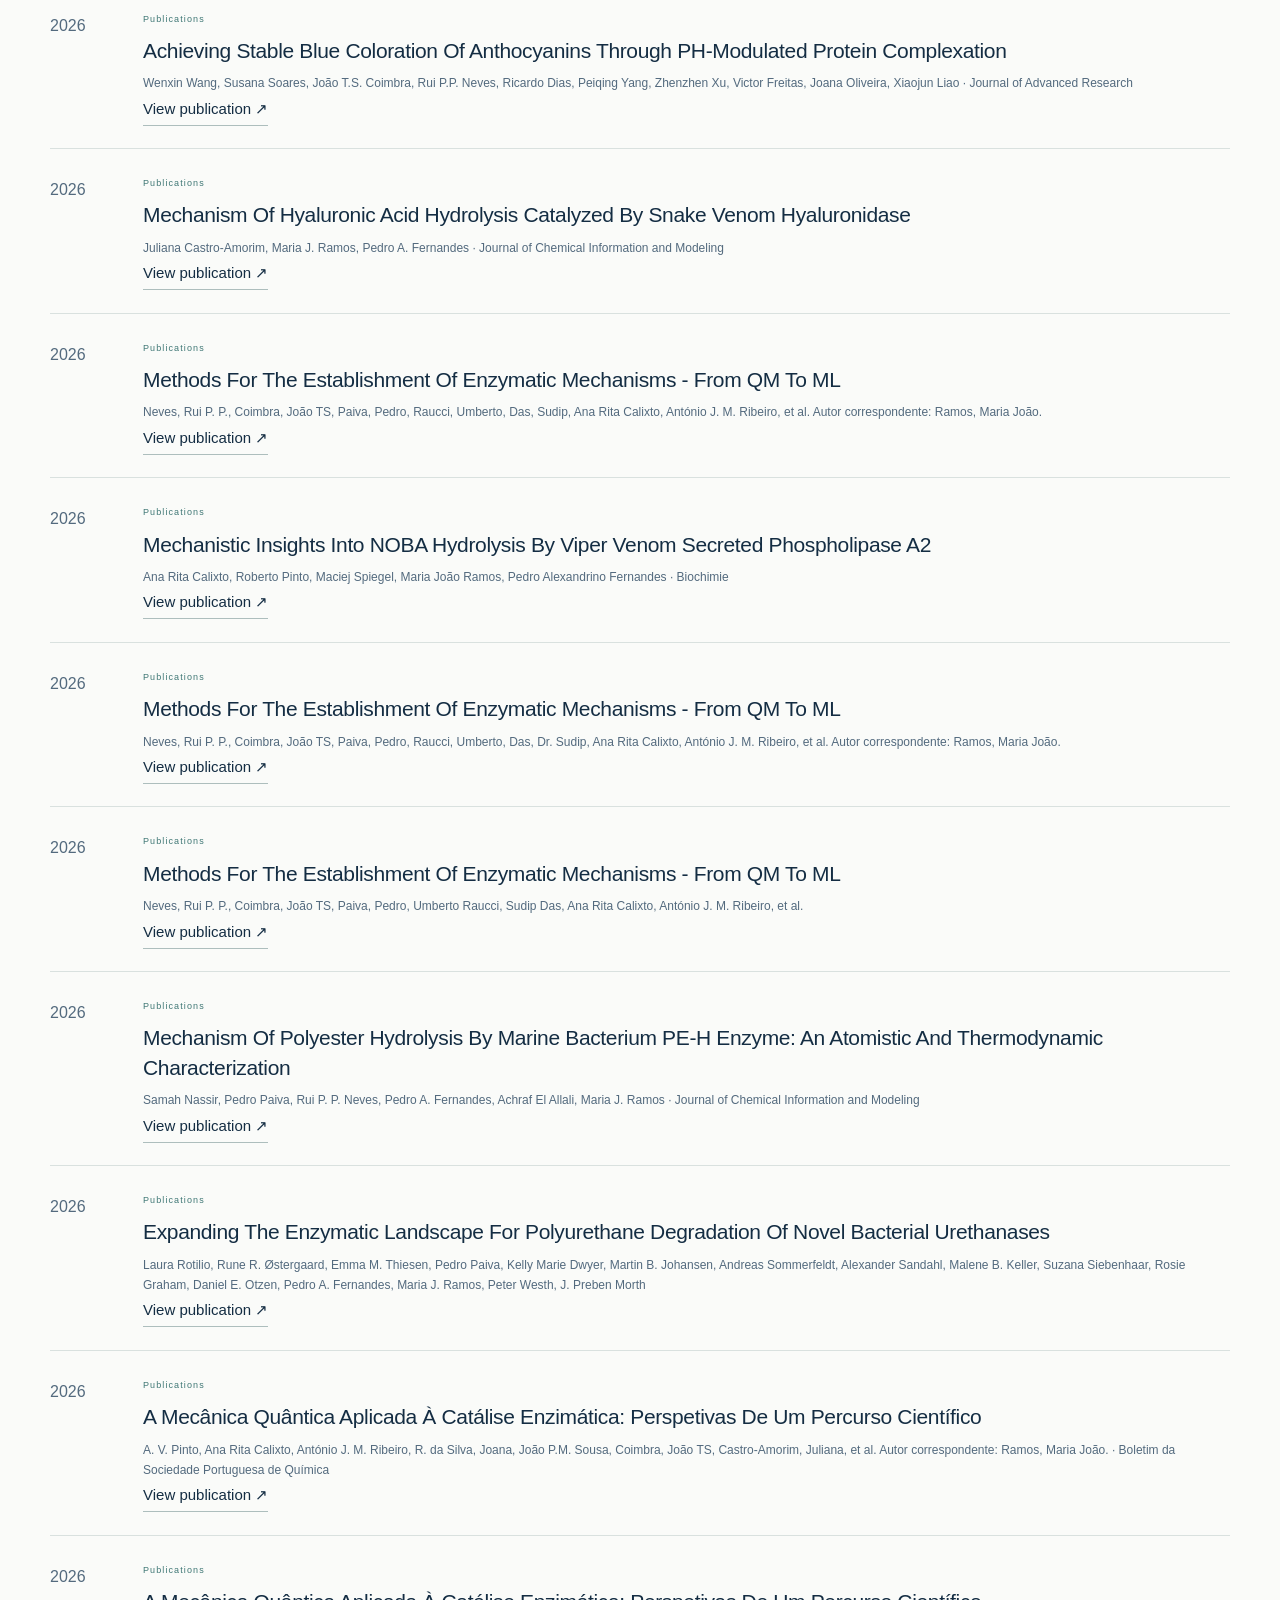
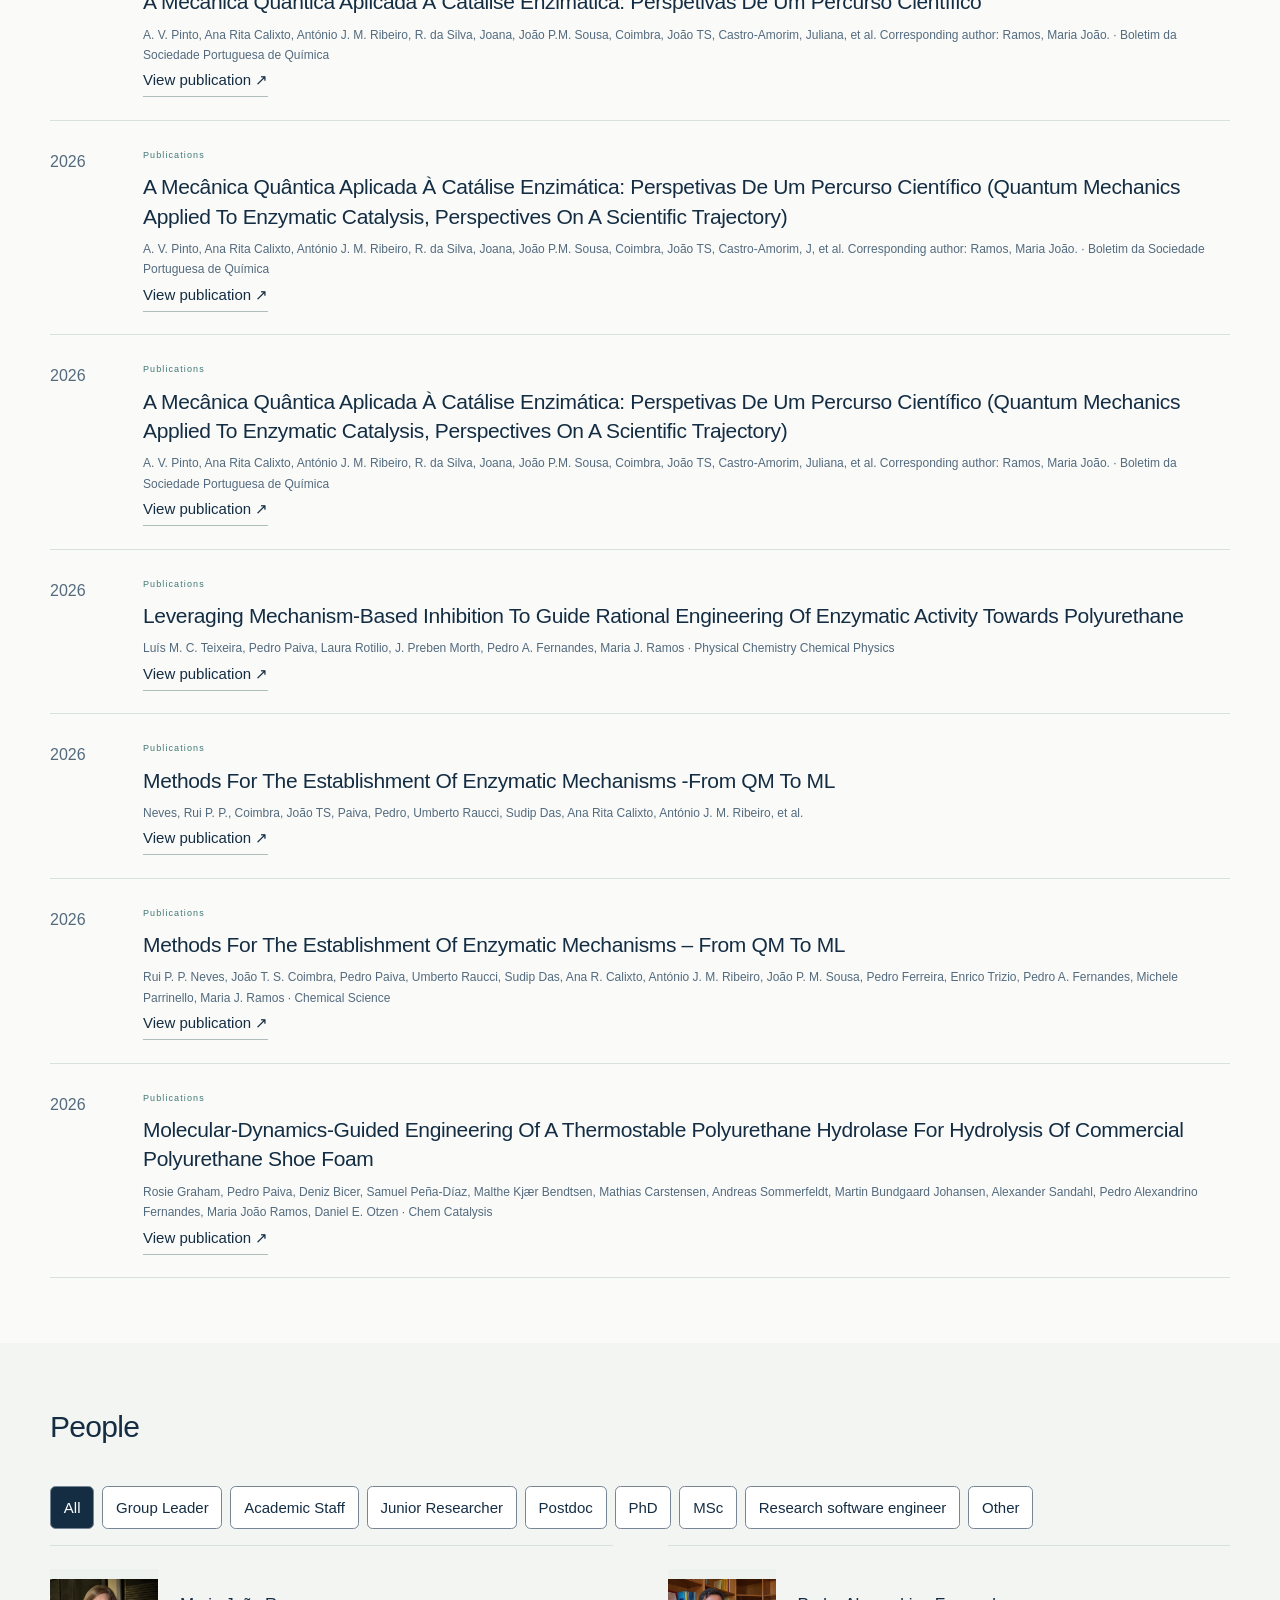
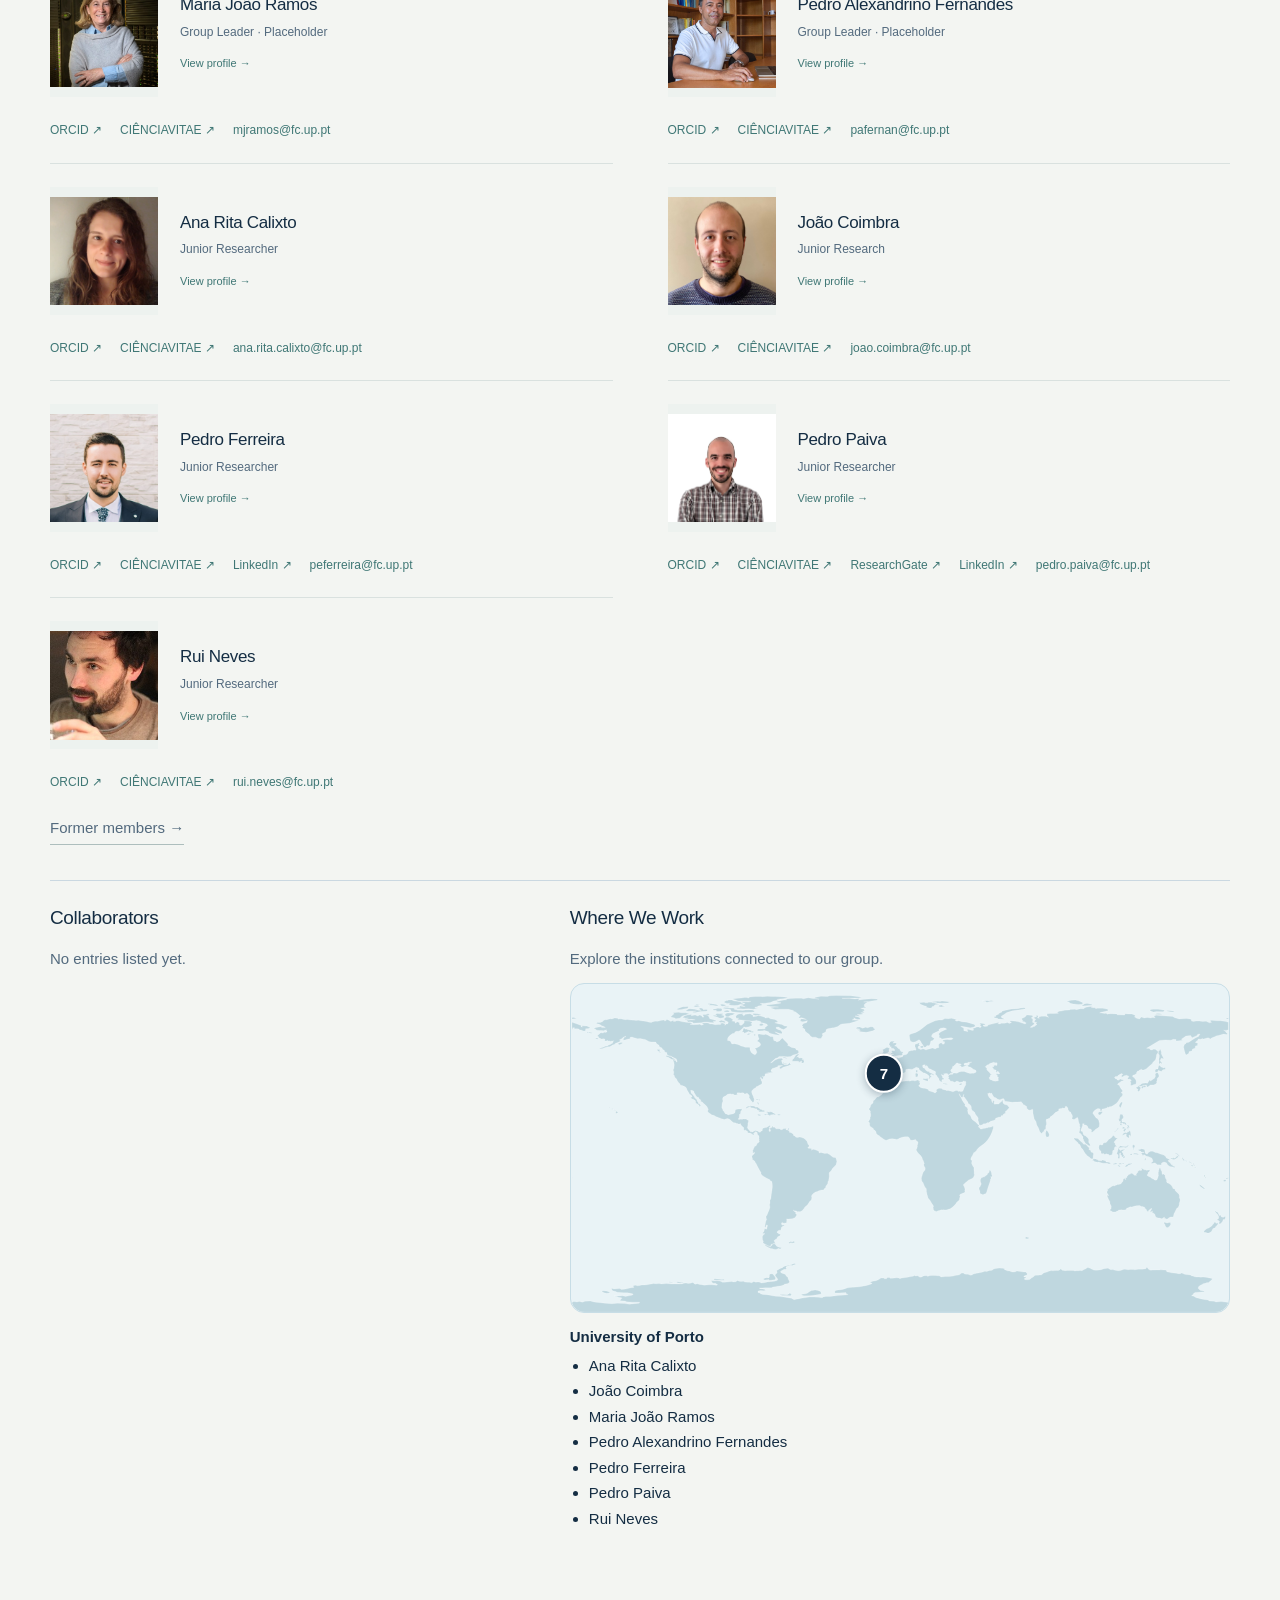
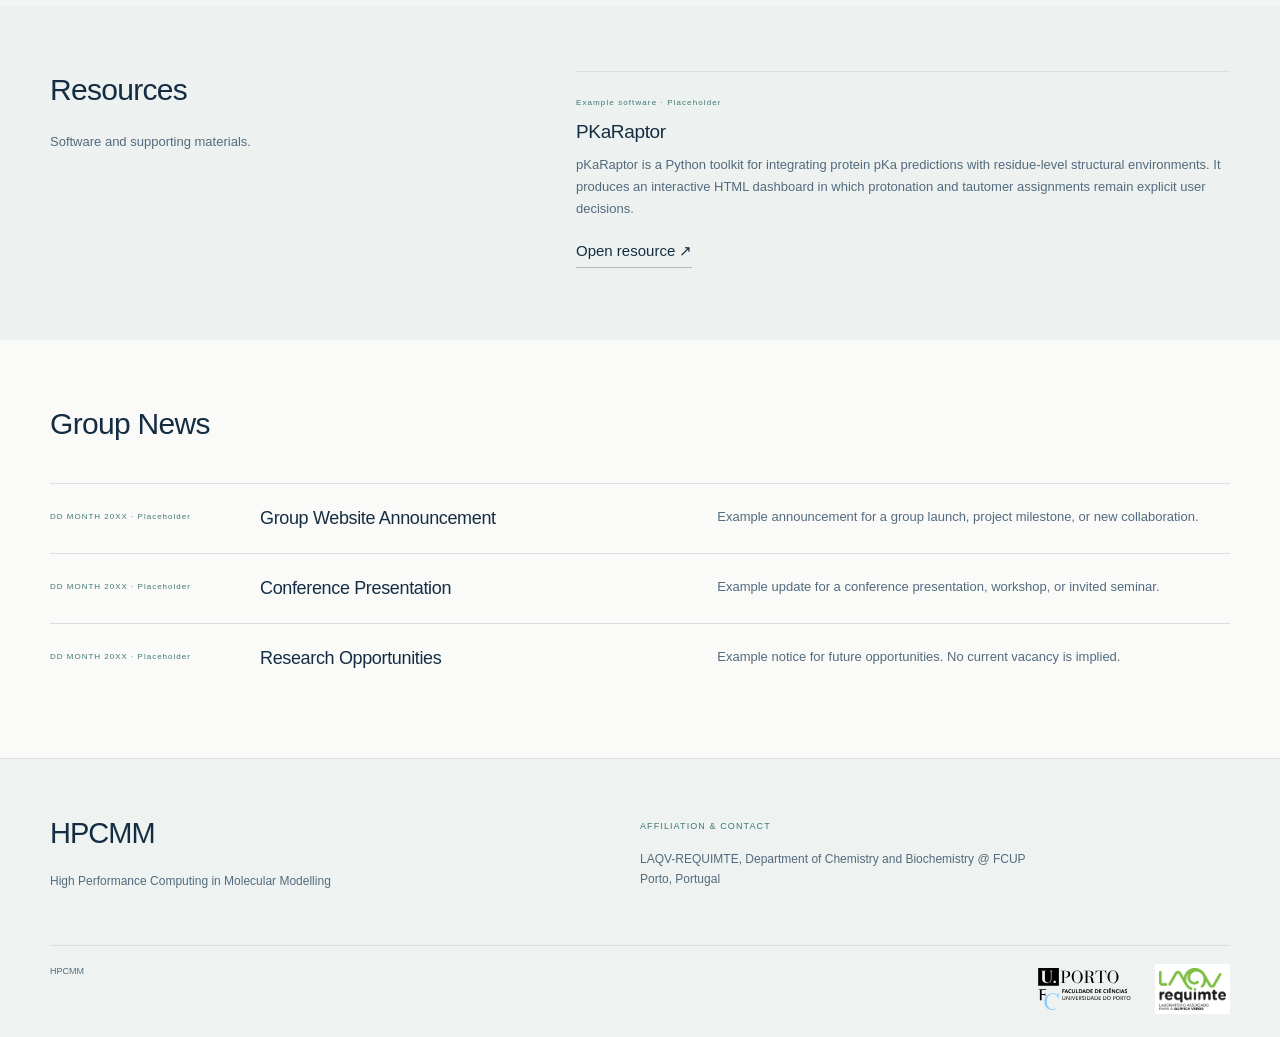
==== commit d3dff909: "Add files via upload" ====
--- a/index.html
+++ b/index.html
@@ -1,5 +1,5 @@
 <!doctype html>
-<html lang="en"><head><meta charset="utf-8"><meta name="viewport" content="width=device-width, initial-scale=1"><meta name="description" content="Homepage design concept for High Performance Computing in Molecular Modeling (HPC-MM). Research, people, publications, and software."><meta name="theme-color" content="#142d43"><title>HPC-MM — High Performance Computing in Molecular Modeling</title><link rel="icon" href="favicon.svg" type="image/svg+xml"><link rel="stylesheet" href="styles.css?v=20261111-6"><noscript><style>@media(max-width:760px){nav{display:grid}.menu-button{display:none}}</style></noscript><script src="content-loader.js?v=20261024-4" defer></script><script src="publication-order.js?v=20261024-3" defer></script><script src="affiliation-land.js?v=1" defer></script><script src="affiliation-map.js?v=2" defer></script><script src="site.js?v=20261111-6" defer></script><script src="script.js" defer></script></head>
+<html lang="en"><head><meta charset="utf-8"><meta name="viewport" content="width=device-width, initial-scale=1"><meta name="description" content="Homepage design concept for High Performance Computing in Molecular Modeling (HPC-MM). Research, people, publications, and software."><meta name="theme-color" content="#142d43"><title>HPC-MM — High Performance Computing in Molecular Modeling</title><link rel="icon" href="favicon.svg" type="image/svg+xml"><link rel="stylesheet" href="styles.css?v=20261111-9"><noscript><style>@media(max-width:760px){nav{display:grid}.menu-button{display:none}}</style></noscript><script src="content-loader.js?v=20261024-4" defer></script><script src="publication-order.js?v=20261024-3" defer></script><script src="affiliation-land.js?v=2" defer></script><script src="affiliation-map.js?v=3" defer></script><script src="site.js?v=20261111-9" defer></script><script src="script.js" defer></script></head>
 <body><a class="skip" href="#main">Skip to content</a>
 <div class="prototype">Homepage concept <span>·</span> All people, publications, software and news are illustrative placeholders.</div>
 <header><div class="nav-wrap"><a class="brand" href="#home" aria-label="HPC-MM home"><svg width="32" height="34" viewBox="0 0 32 34" aria-hidden="true"><path d="M6 9L23 4 27 24 10 29 6 9 27 24M23 4L10 29" fill="none" stroke="currentColor"/><g fill="currentColor"><circle cx="6" cy="9" r="3"/><circle cx="23" cy="4" r="3"/><circle cx="27" cy="24" r="3"/><circle cx="10" cy="29" r="3"/></g></svg></a><button class="menu-button" aria-expanded="false" aria-controls="navigation">Menu <span aria-hidden="true">☰</span></button><nav id="navigation" aria-label="Main navigation"><a href="#about">About</a><a href="#research">Research</a><a href="#publications">Publications</a><a href="#people">People</a><a href="#software">Resources</a><a href="#news">News</a></nav></div></header>
--- a/styles.css
+++ b/styles.css
@@ -48,10 +48,12 @@
 
 .collaboration-layout{display:grid;grid-template-columns:minmax(0,1fr) minmax(0,1.4fr);gap:clamp(1rem,4vw,3rem);align-items:start;margin-top:2.5rem;padding-top:1.5rem;border-top:1px solid #cad8e1}
 .affiliation-map p{margin:.25rem 0 .75rem}
-.map-stage{aspect-ratio:5/3;position:relative;isolation:isolate;background:#e9f3f6;border:1px solid #c7dde6;border-radius:14px;margin-top:.65rem}
+.map-stage{aspect-ratio:2/1;position:relative;isolation:isolate;background:#e9f3f6;border:1px solid #c7dde6;border-radius:14px;margin-top:.65rem}
 .map-stage svg{width:100%;height:100%;display:block;border-radius:inherit;overflow:hidden}
 .map-land{fill:#bfd7df;stroke:#fff;stroke-width:.1;stroke-linejoin:round}
 .map-pin{position:absolute;translate:-50% -50%;background:#176d79;color:#fff;border:2px solid #fff;border-radius:50%;width:2.4rem;height:2.4rem;font:inherit;font-weight:700;box-shadow:0 2px 8px #142d4350;cursor:pointer}
 .map-pin[aria-pressed=true]{background:#142d43;z-index:1}
 .map-info{padding:.65rem 0;color:#142d43}.map-info ul{margin:.2rem 0 0;padding-left:1.2rem}
 @media(max-width:660px){.collaboration-layout{grid-template-columns:1fr}}
+
+.slide-detail .hero-art{overflow:hidden}.slide-detail .hero-art img{clip-path:inset(0);object-fit:cover;object-position:center;transform:scale(1.42)}.slide-detail .hero-art figcaption{position:relative;background:var(--surface,#fff)}.project-empty{font-size:.9em}
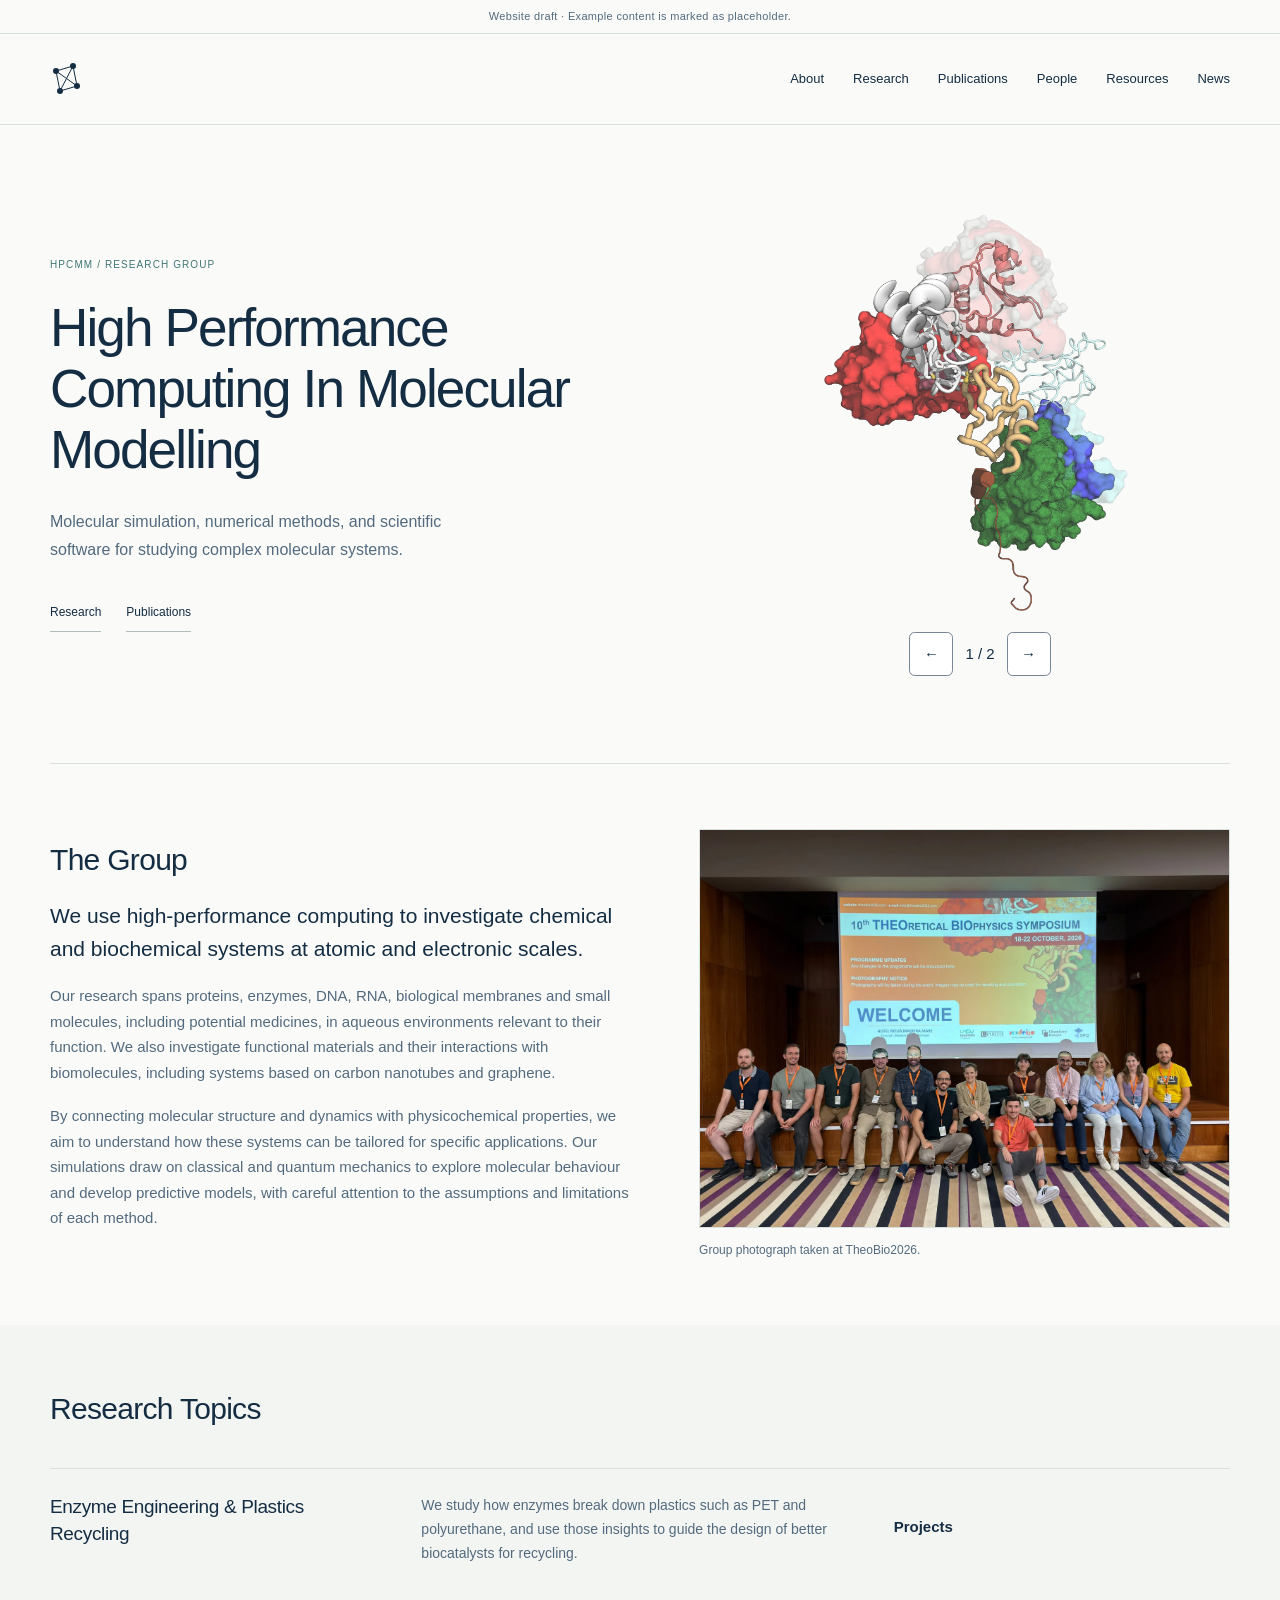
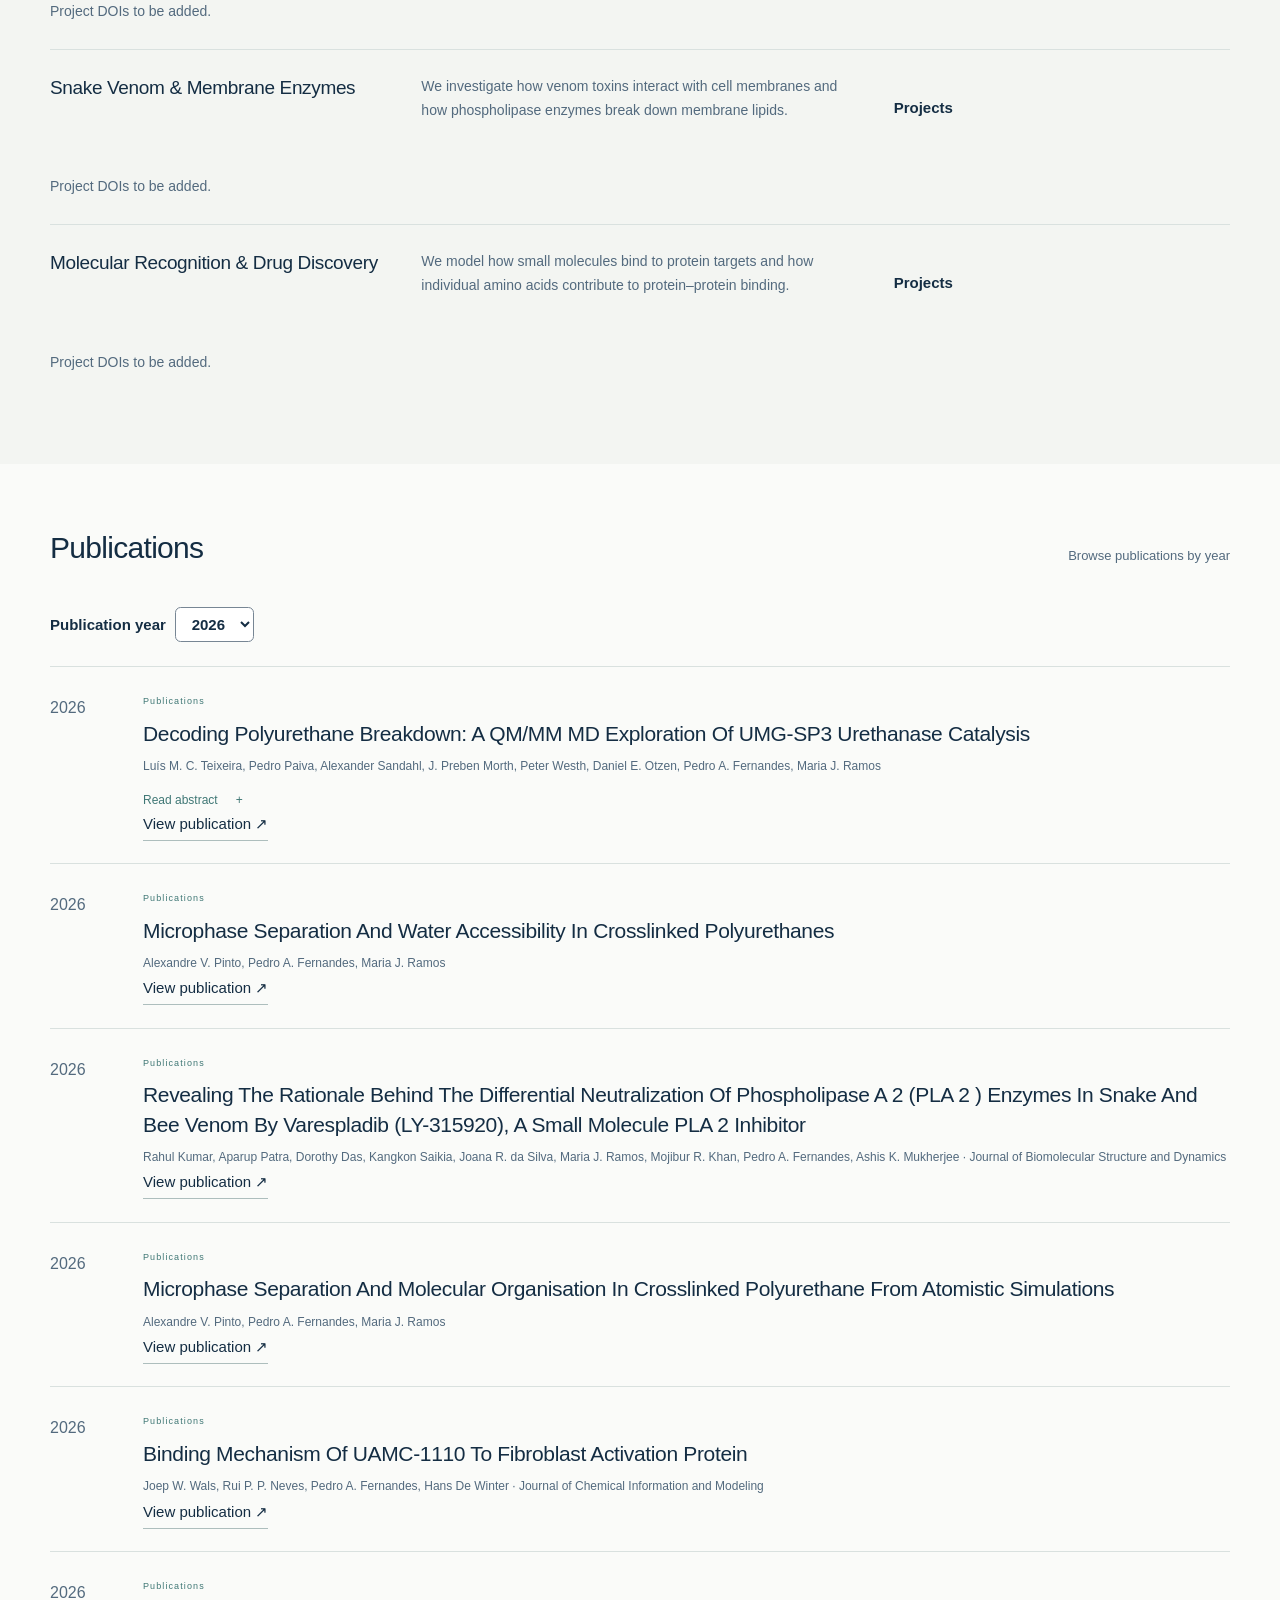
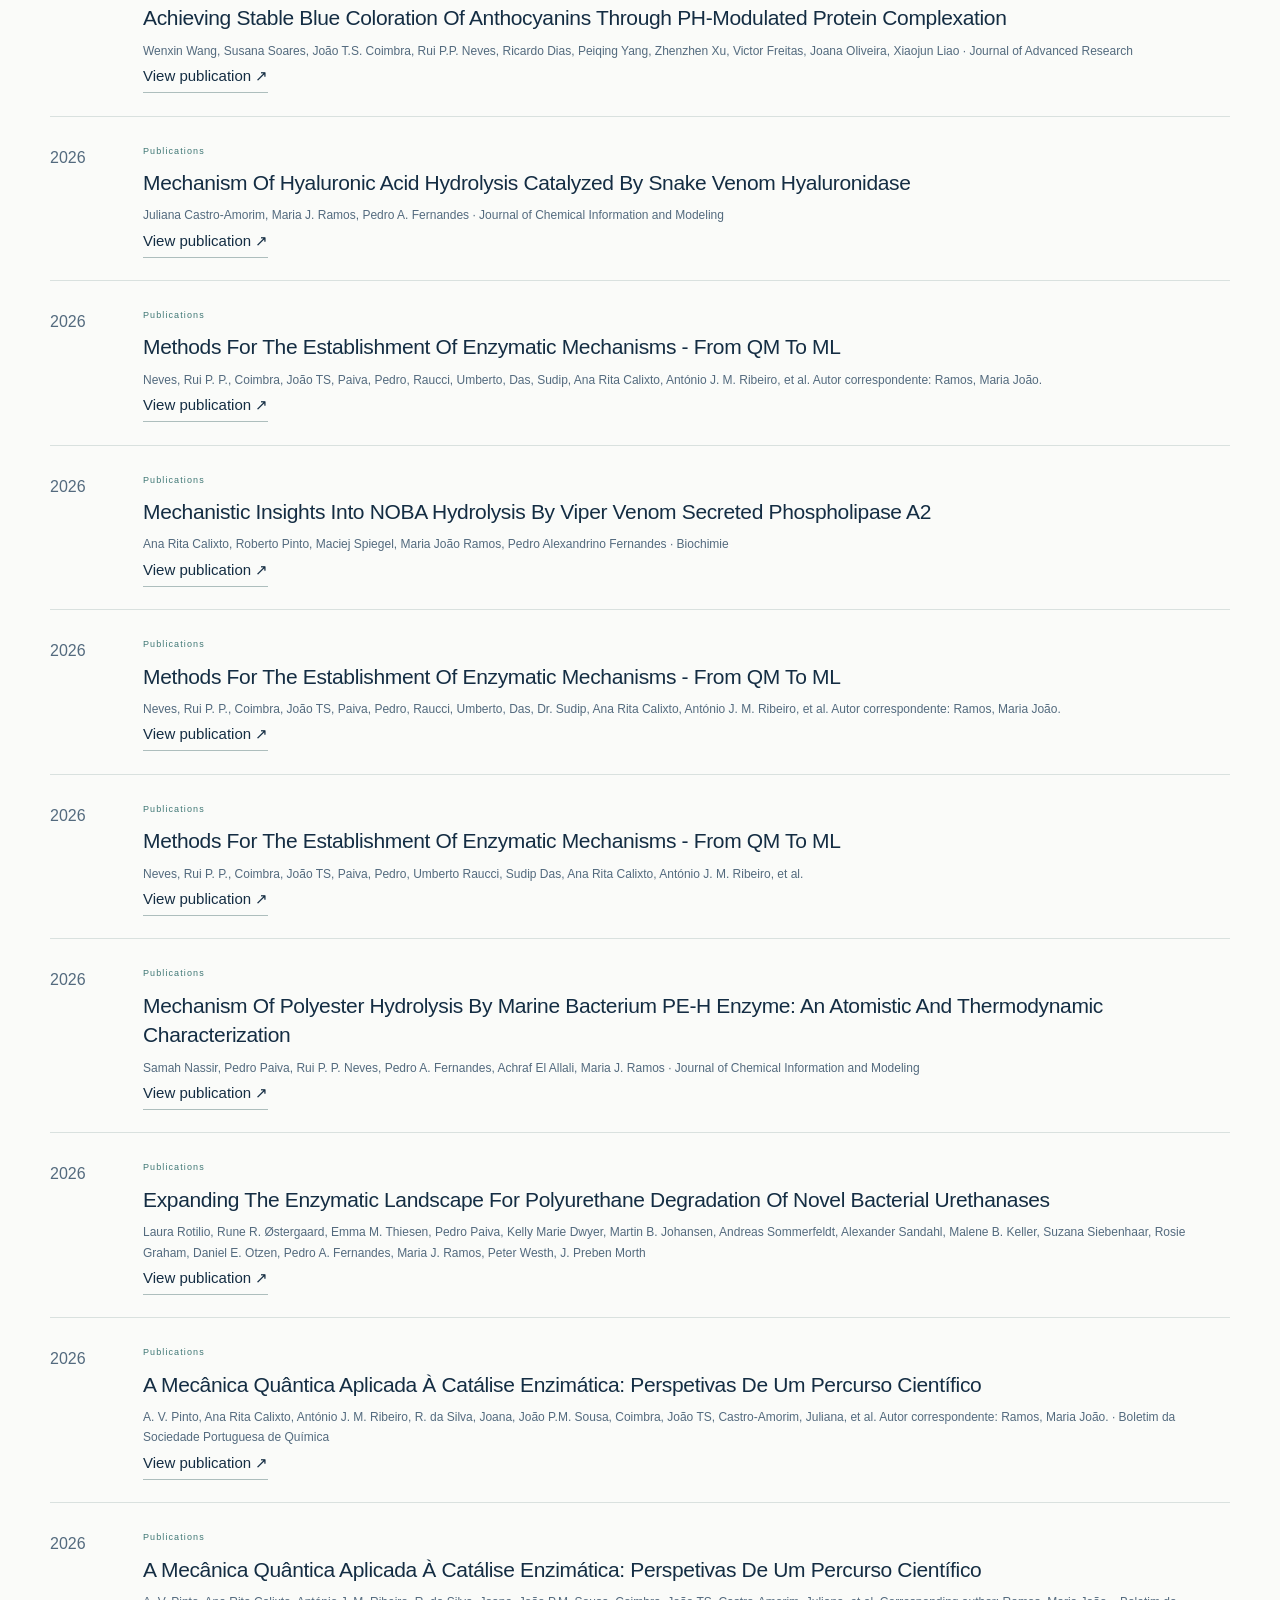
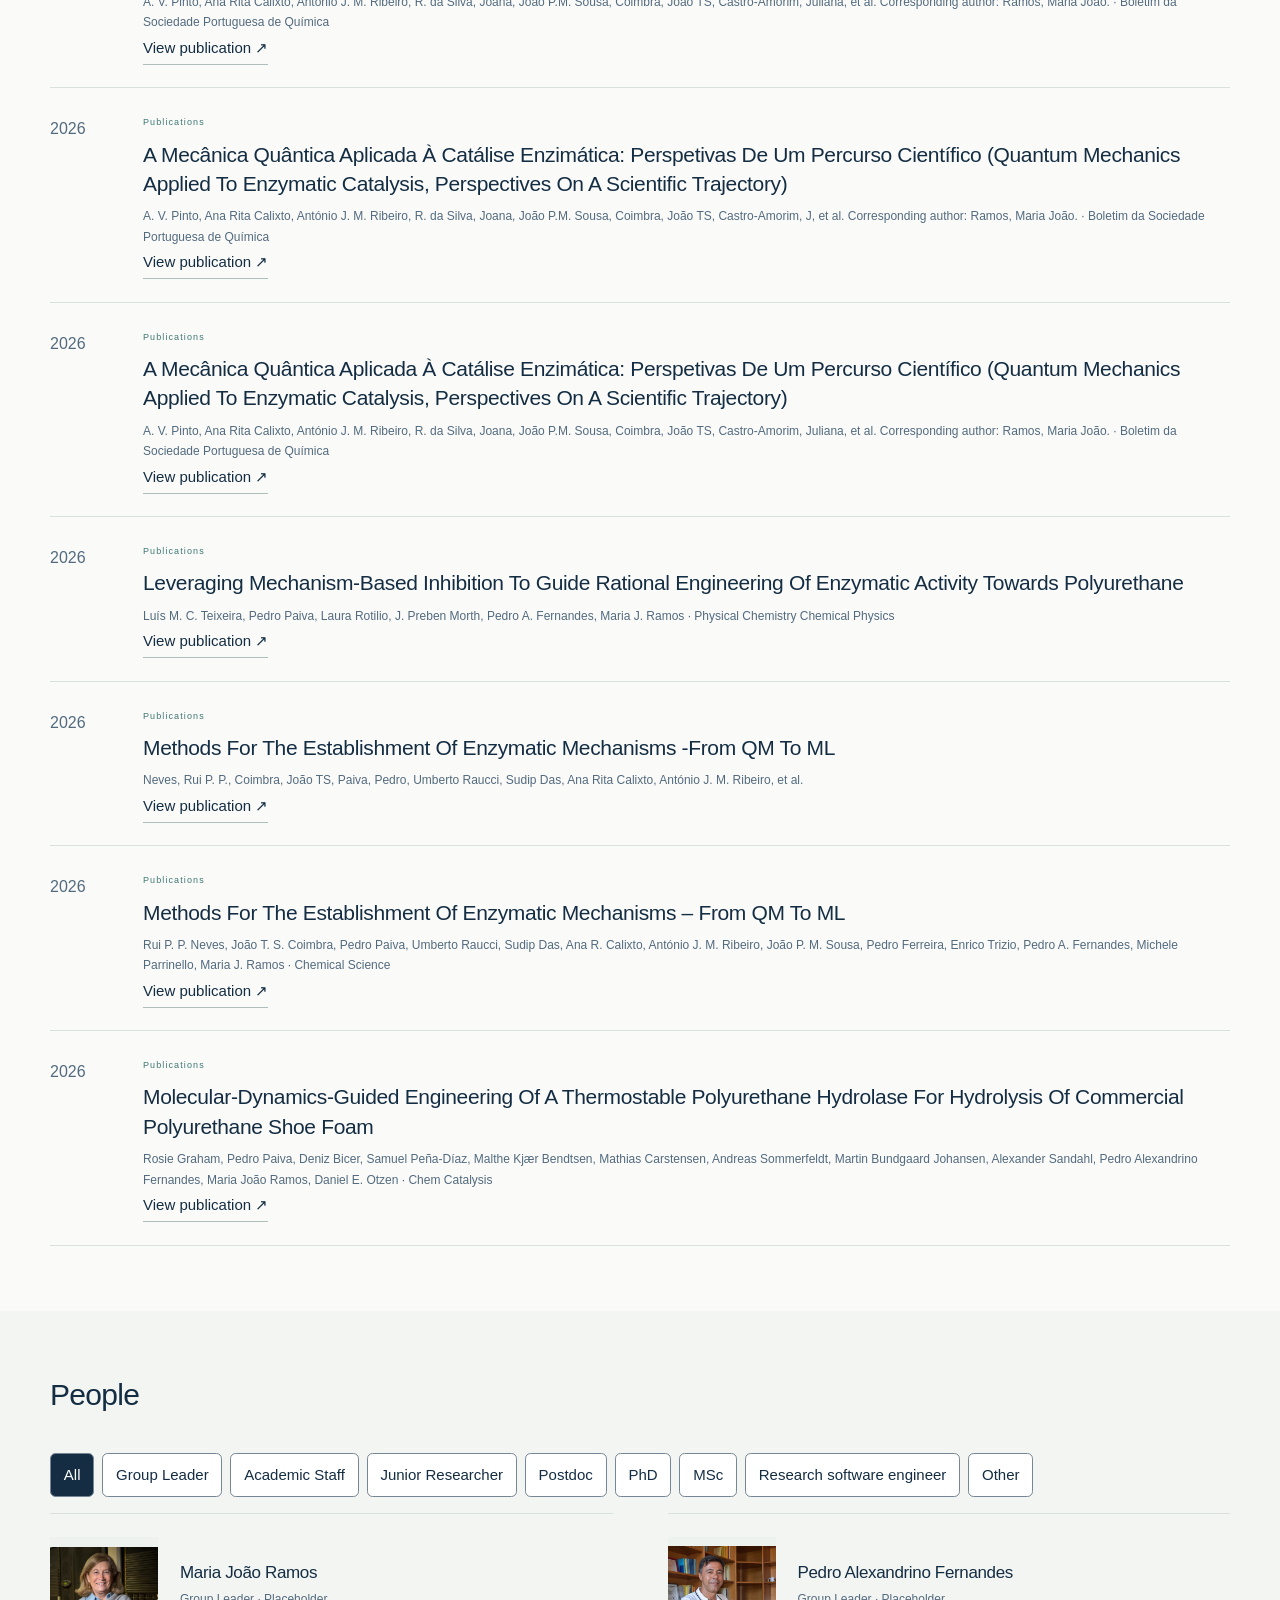
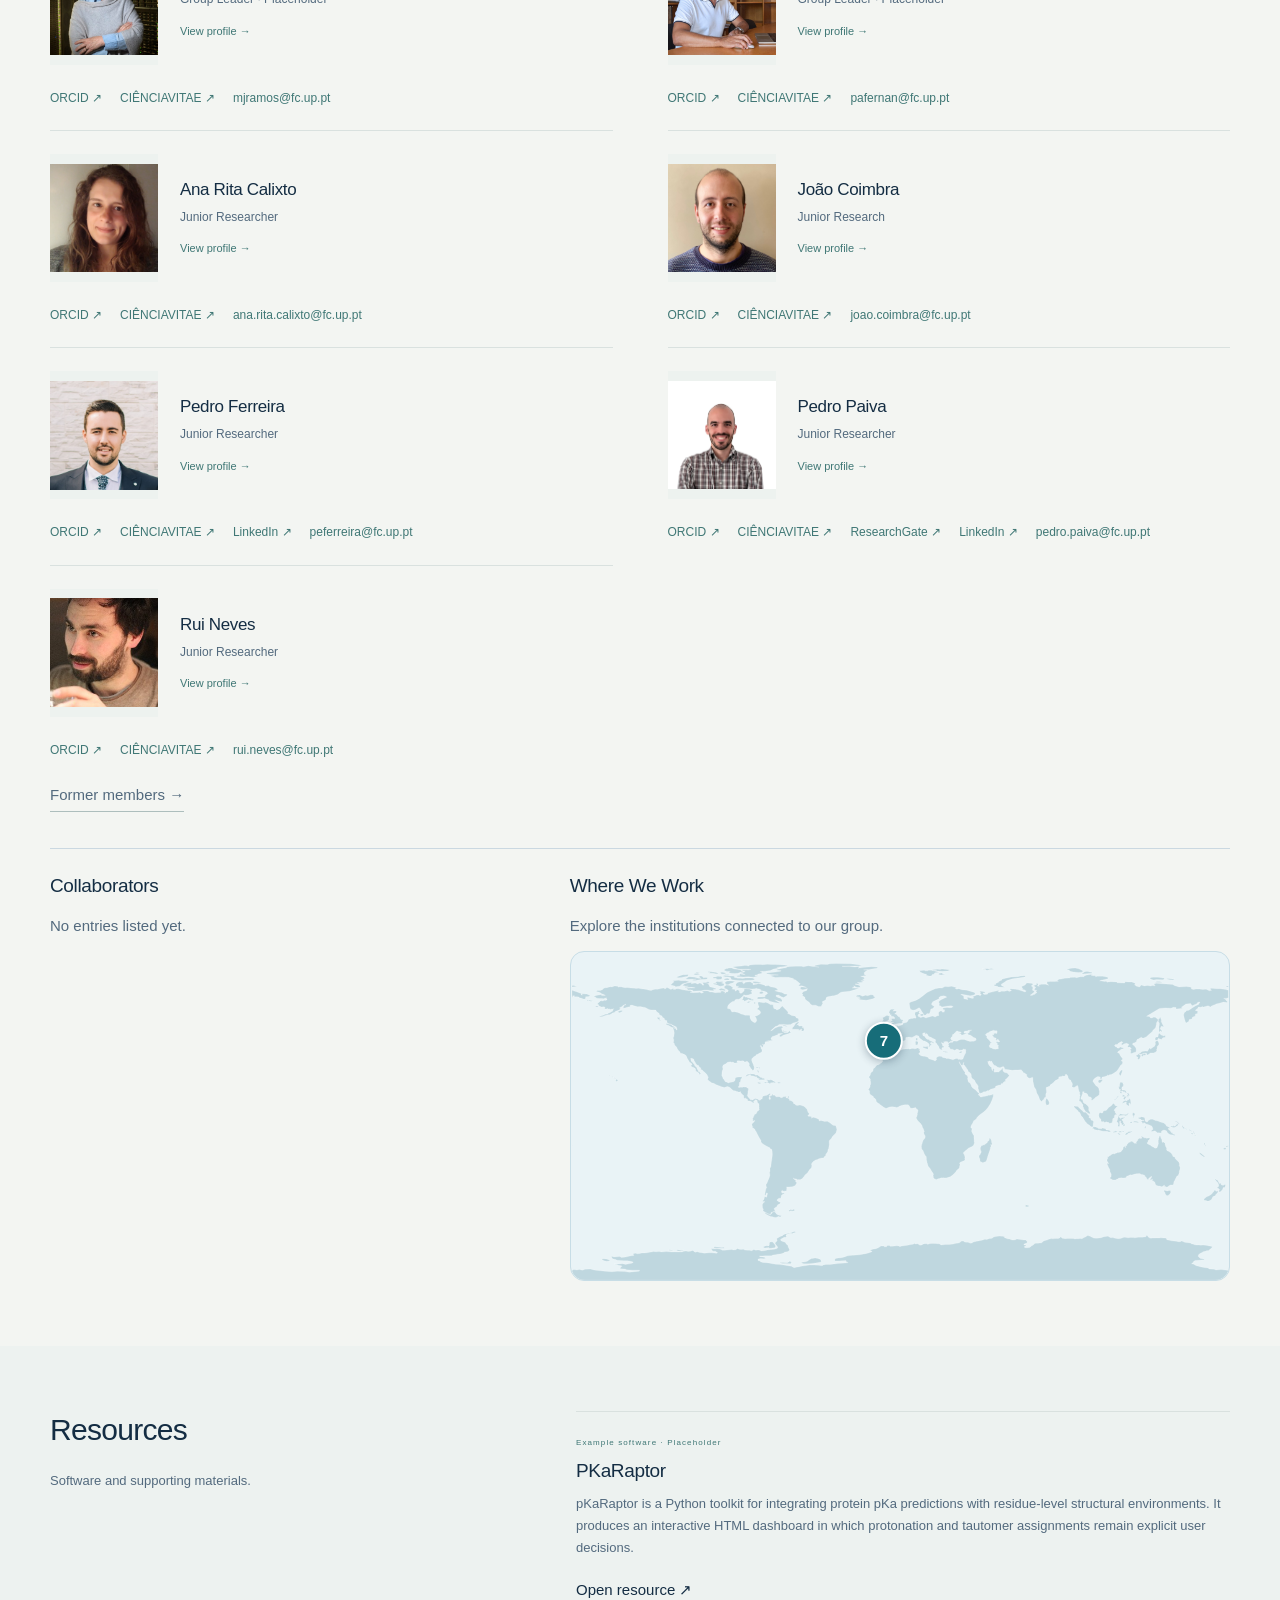
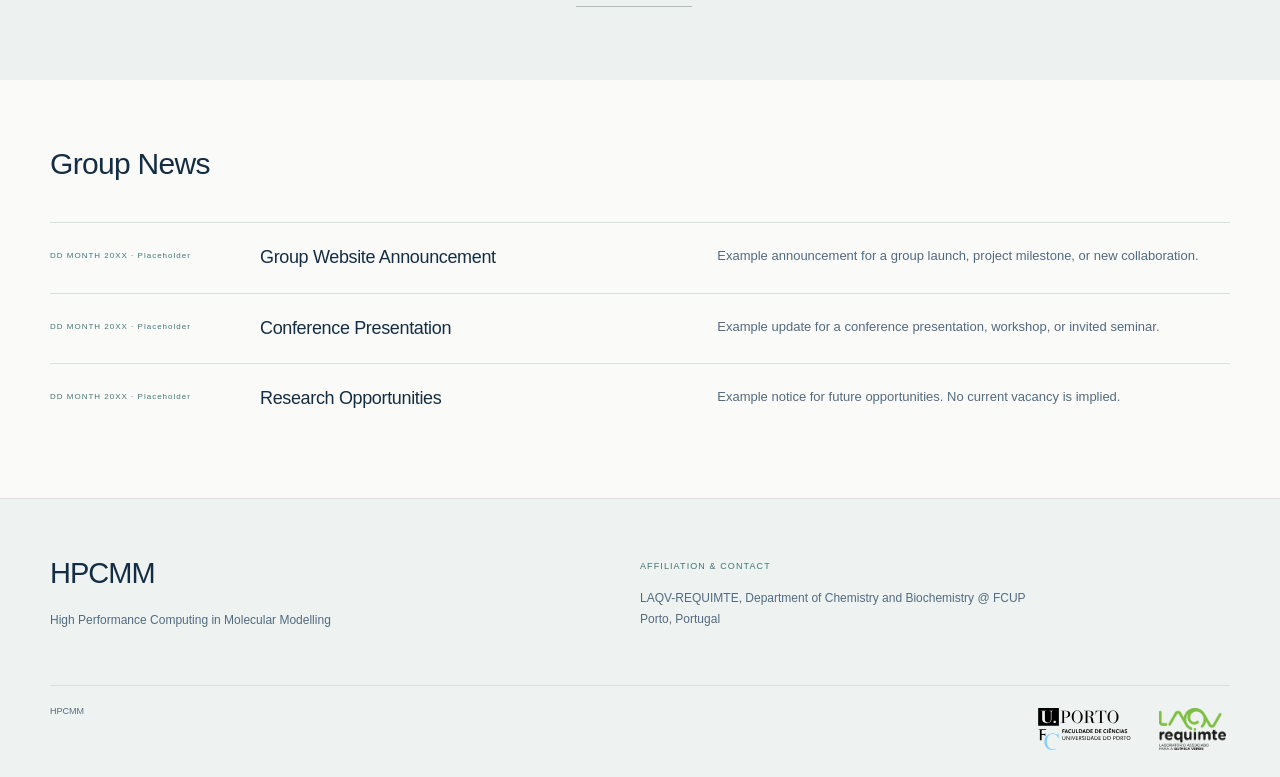
==== commit 87f406f1: "Add files via upload" ====
--- a/index.html
+++ b/index.html
@@ -1,5 +1,5 @@
 <!doctype html>
-<html lang="en"><head><meta charset="utf-8"><meta name="viewport" content="width=device-width, initial-scale=1"><meta name="description" content="Homepage design concept for High Performance Computing in Molecular Modeling (HPC-MM). Research, people, publications, and software."><meta name="theme-color" content="#142d43"><title>HPC-MM — High Performance Computing in Molecular Modeling</title><link rel="icon" href="favicon.svg" type="image/svg+xml"><link rel="stylesheet" href="styles.css?v=20261111-9"><noscript><style>@media(max-width:760px){nav{display:grid}.menu-button{display:none}}</style></noscript><script src="content-loader.js?v=20261024-4" defer></script><script src="publication-order.js?v=20261024-3" defer></script><script src="affiliation-land.js?v=2" defer></script><script src="affiliation-map.js?v=3" defer></script><script src="site.js?v=20261111-9" defer></script><script src="script.js" defer></script></head>
+<html lang="en"><head><meta charset="utf-8"><meta name="viewport" content="width=device-width, initial-scale=1"><meta name="description" content="Homepage design concept for High Performance Computing in Molecular Modeling (HPC-MM). Research, people, publications, and software."><meta name="theme-color" content="#142d43"><title>HPC-MM — High Performance Computing in Molecular Modeling</title><link rel="icon" href="favicon.svg" type="image/svg+xml"><link rel="stylesheet" href="styles.css?v=20261111-11"><noscript><style>@media(max-width:760px){nav{display:grid}.menu-button{display:none}}</style></noscript><script src="content-loader.js?v=20261024-4" defer></script><script src="publication-order.js?v=20261024-3" defer></script><script src="affiliation-land.js?v=2" defer></script><script src="affiliation-map.js?v=4" defer></script><script src="site.js?v=20261111-11" defer></script><script src="script.js" defer></script></head>
 <body><a class="skip" href="#main">Skip to content</a>
 <div class="prototype">Homepage concept <span>·</span> All people, publications, software and news are illustrative placeholders.</div>
 <header><div class="nav-wrap"><a class="brand" href="#home" aria-label="HPC-MM home"><svg width="32" height="34" viewBox="0 0 32 34" aria-hidden="true"><path d="M6 9L23 4 27 24 10 29 6 9 27 24M23 4L10 29" fill="none" stroke="currentColor"/><g fill="currentColor"><circle cx="6" cy="9" r="3"/><circle cx="23" cy="4" r="3"/><circle cx="27" cy="24" r="3"/><circle cx="10" cy="29" r="3"/></g></svg></a><button class="menu-button" aria-expanded="false" aria-controls="navigation">Menu <span aria-hidden="true">☰</span></button><nav id="navigation" aria-label="Main navigation"><a href="#about">About</a><a href="#research">Research</a><a href="#publications">Publications</a><a href="#people">People</a><a href="#software">Resources</a><a href="#news">News</a></nav></div></header>
--- a/styles.css
+++ b/styles.css
@@ -44,7 +44,7 @@
 .partner-logos img{width:auto;max-width:150px;height:50px;object-fit:contain;padding:.25rem}
 .affiliated-people{margin-top:2rem}
 
-.people-switch{display:flex;gap:.5rem;flex-wrap:wrap;margin:0 0 1rem}.people-switch button{font:inherit;padding:.5rem .8rem;border:1px solid #778694;border-radius:.35rem;background:#fff;color:#142d43}.people-switch button[aria-pressed=true]{background:#142d43;color:#fff}.plain-roster li{margin:.35rem 0}[data-people-panel][hidden],.plain-roster li[hidden]{display:none!important}.partner-logos a:last-child img{background:white}
+.people-switch{display:flex;gap:.5rem;flex-wrap:wrap;margin:0 0 1rem}.people-switch button{font:inherit;padding:.5rem .8rem;border:1px solid #778694;border-radius:.35rem;background:#fff;color:#142d43}.people-switch button[aria-pressed=true]{background:#142d43;color:#fff}.plain-roster li{margin:.35rem 0}[data-people-panel][hidden],.plain-roster li[hidden]{display:none!important}.partner-logos a:last-child img{background:transparent}
 
 .collaboration-layout{display:grid;grid-template-columns:minmax(0,1fr) minmax(0,1.4fr);gap:clamp(1rem,4vw,3rem);align-items:start;margin-top:2.5rem;padding-top:1.5rem;border-top:1px solid #cad8e1}
 .affiliation-map p{margin:.25rem 0 .75rem}
@@ -57,3 +57,5 @@
 @media(max-width:660px){.collaboration-layout{grid-template-columns:1fr}}
 
 .slide-detail .hero-art{overflow:hidden}.slide-detail .hero-art img{clip-path:inset(0);object-fit:cover;object-position:center;transform:scale(1.42)}.slide-detail .hero-art figcaption{position:relative;background:var(--surface,#fff)}.project-empty{font-size:.9em}
+
+.hero-art figcaption:empty{display:none}.slide-controls{display:flex;visibility:visible;position:relative;z-index:1}.slide-controls button{min-width:44px;min-height:44px;color:#142d43;background:#fff}.map-info[hidden]{display:none!important}
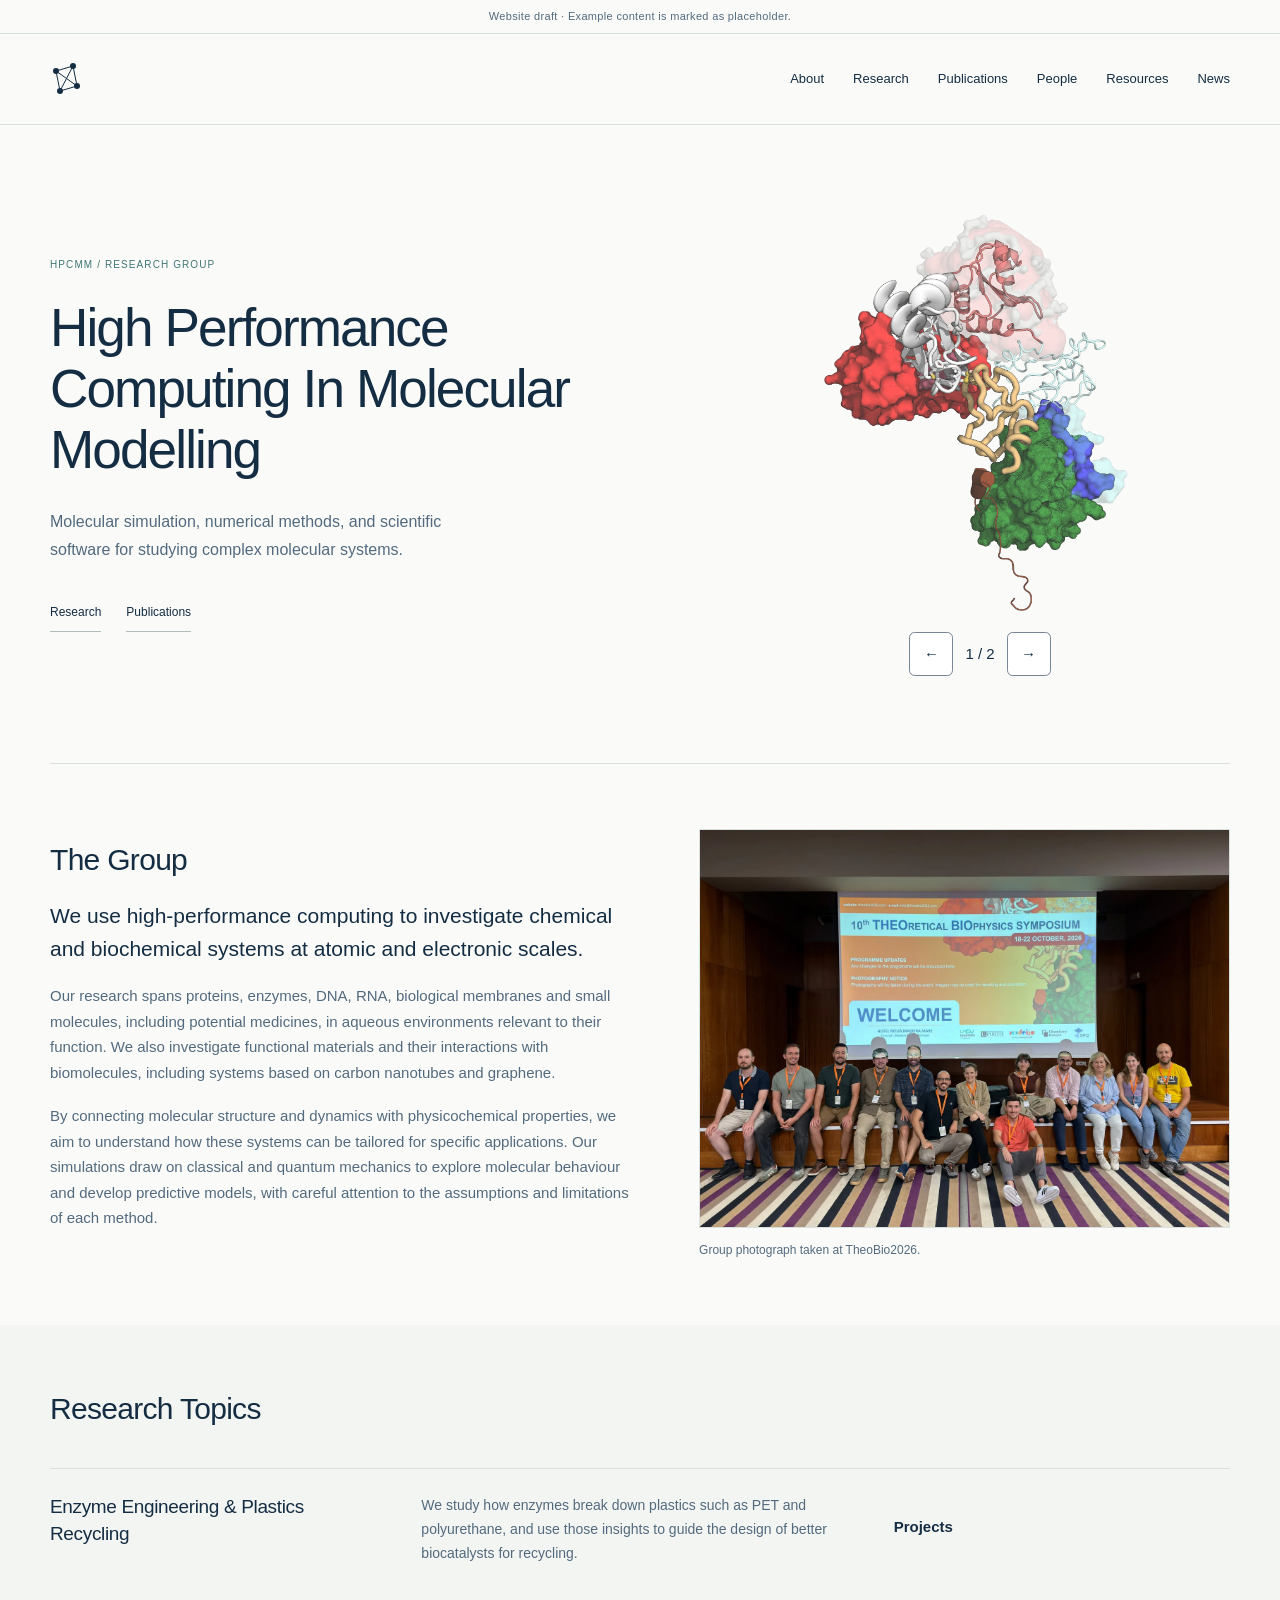
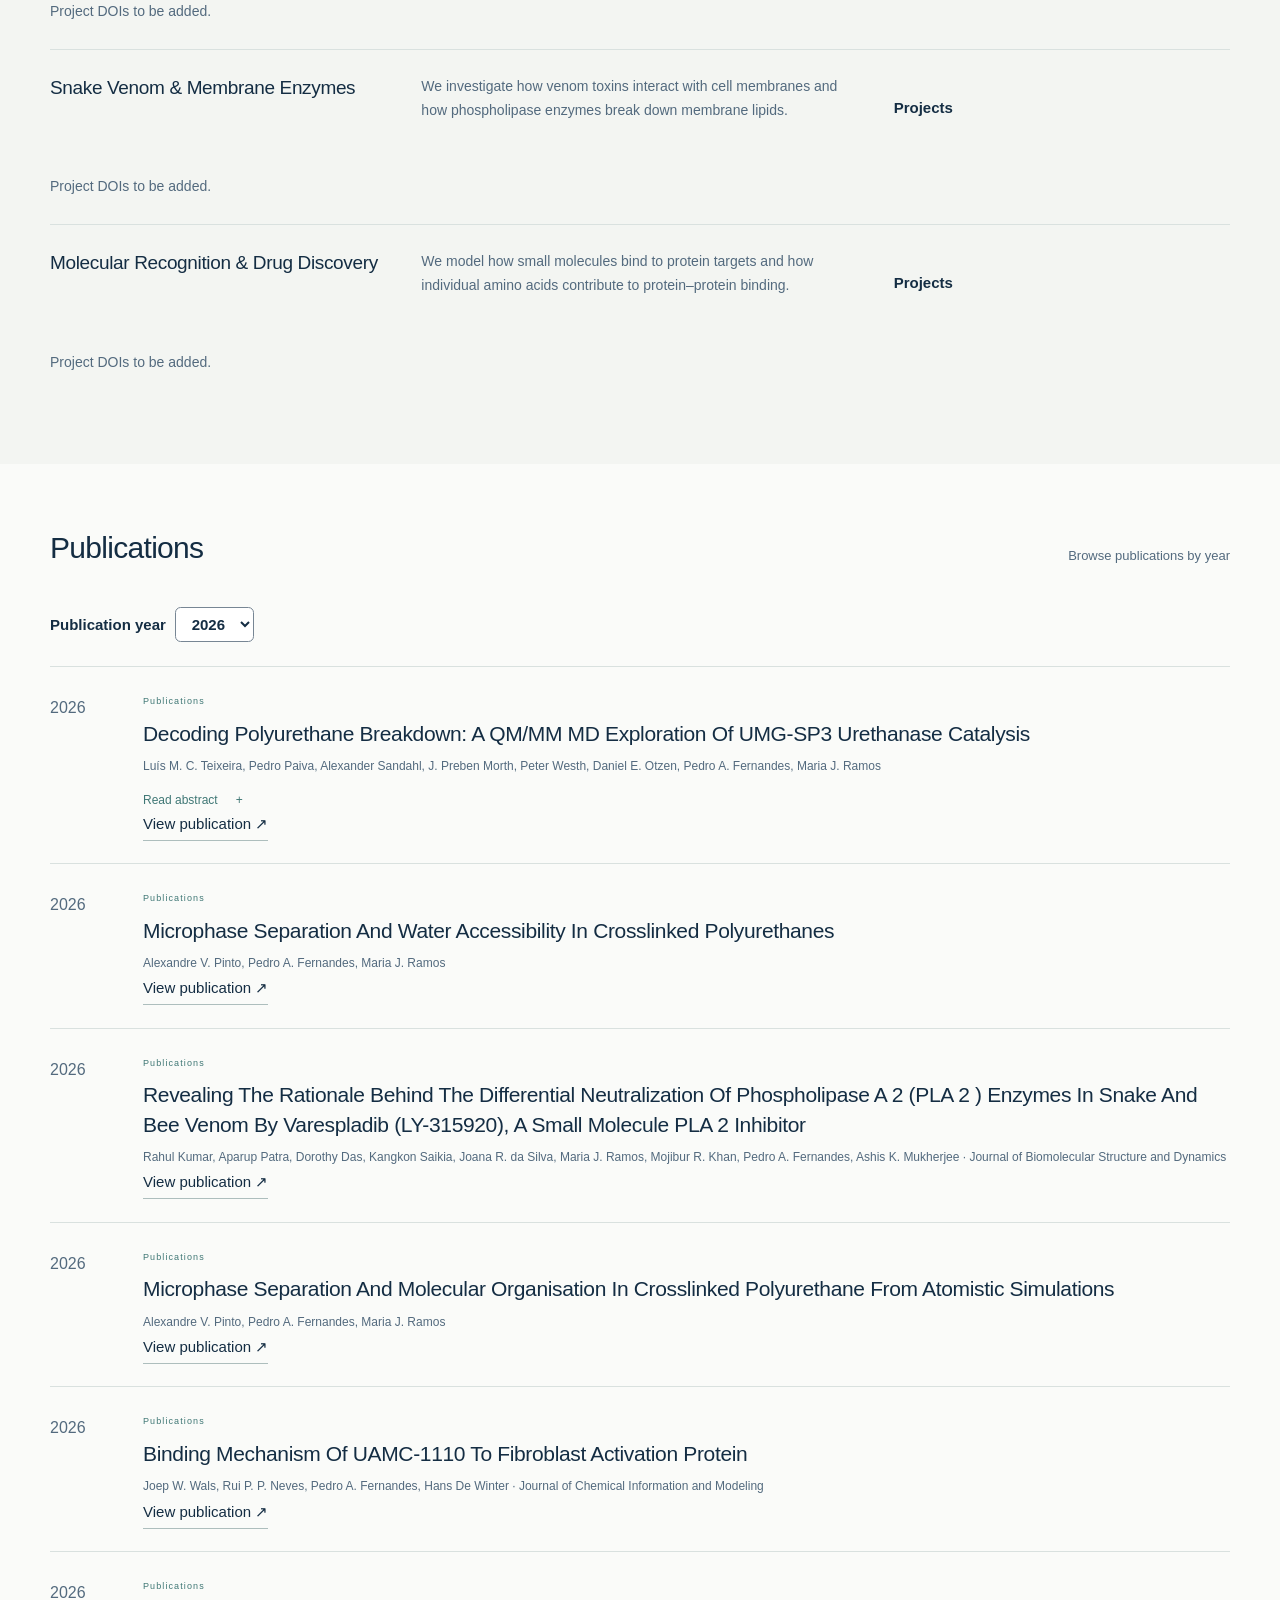
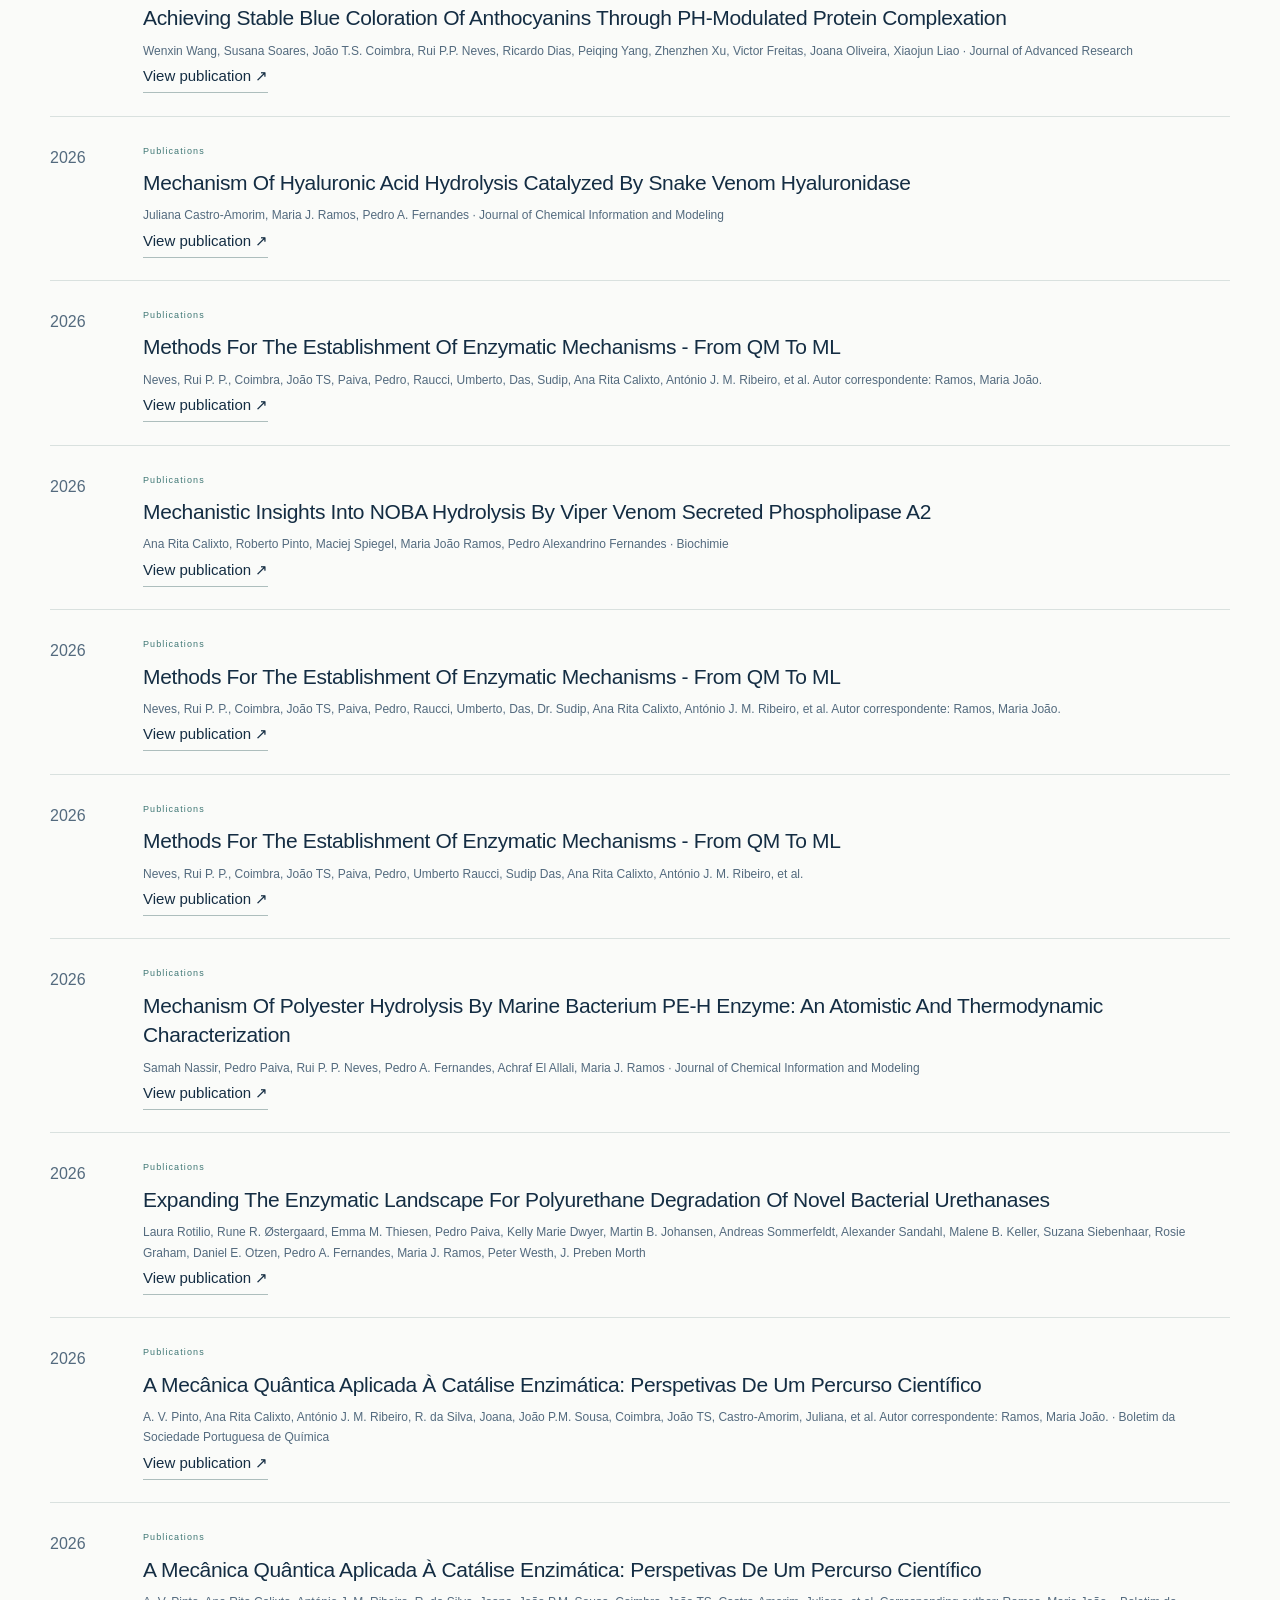
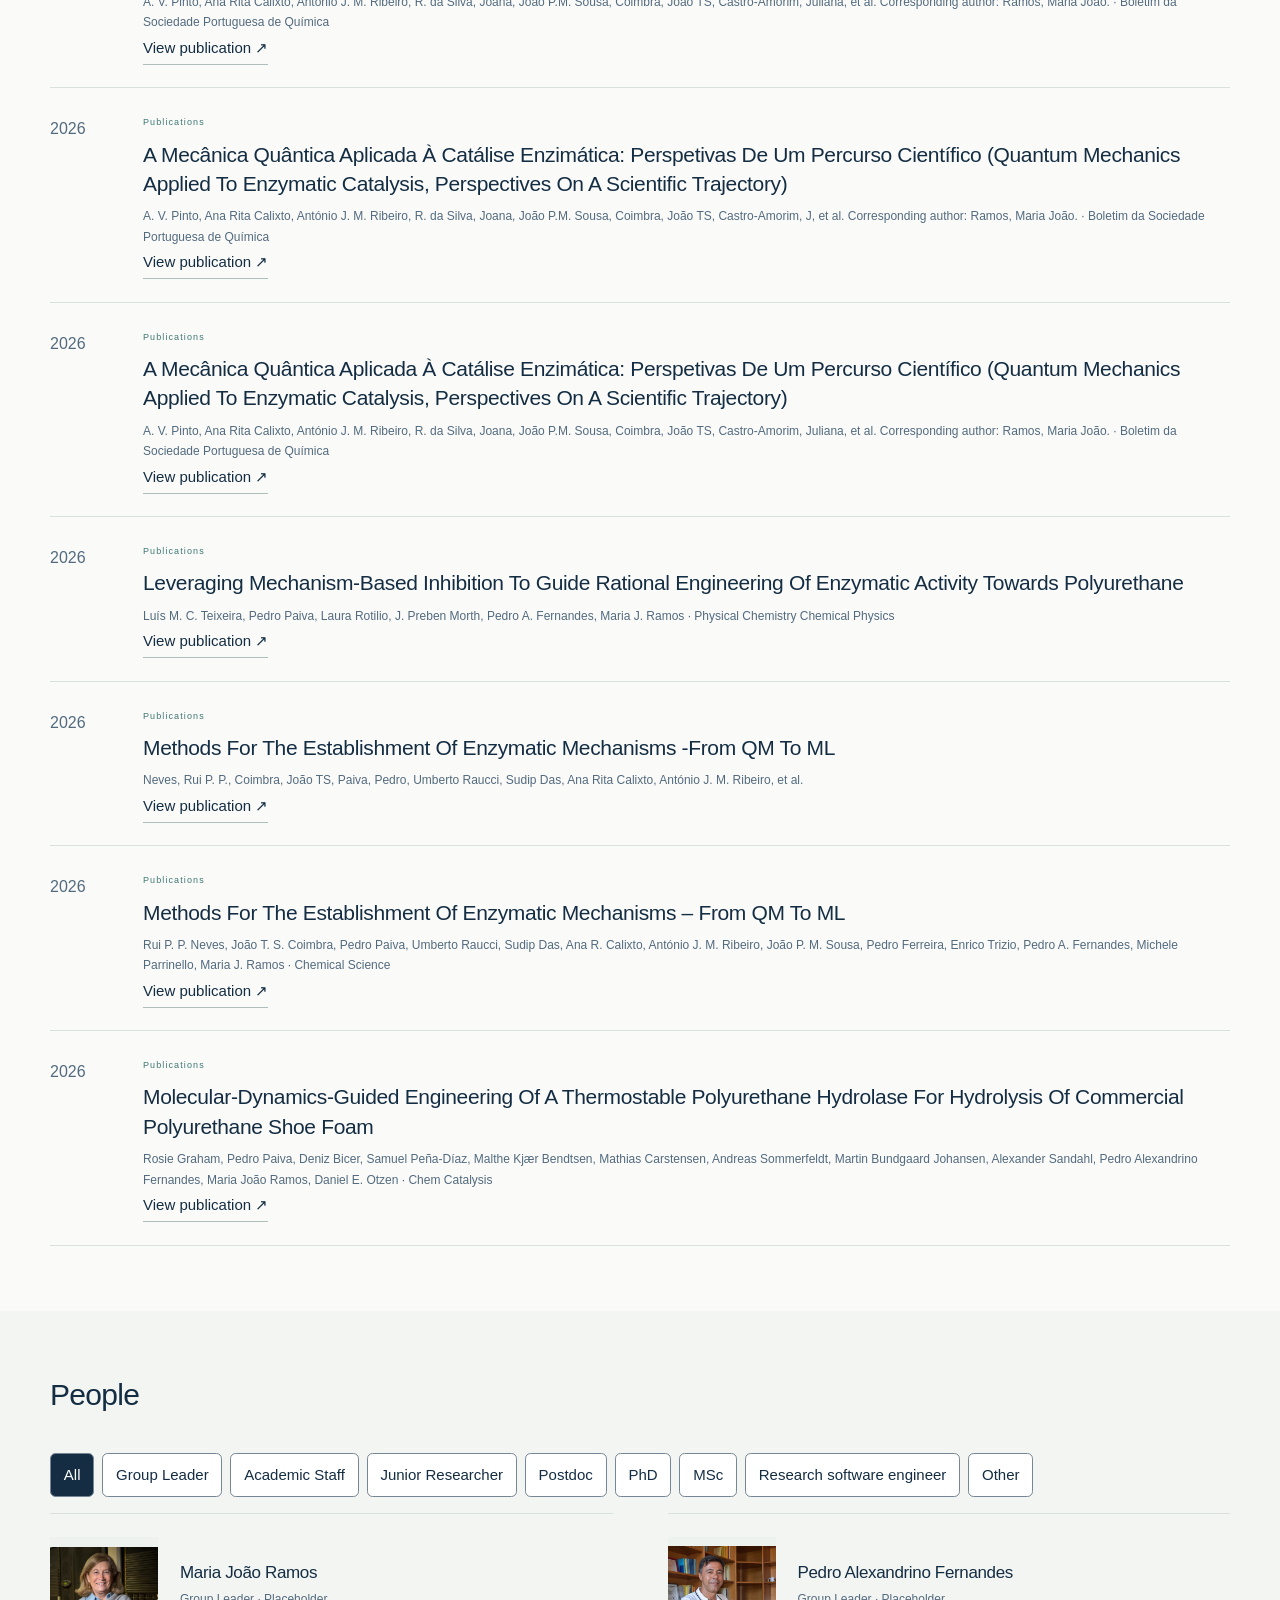
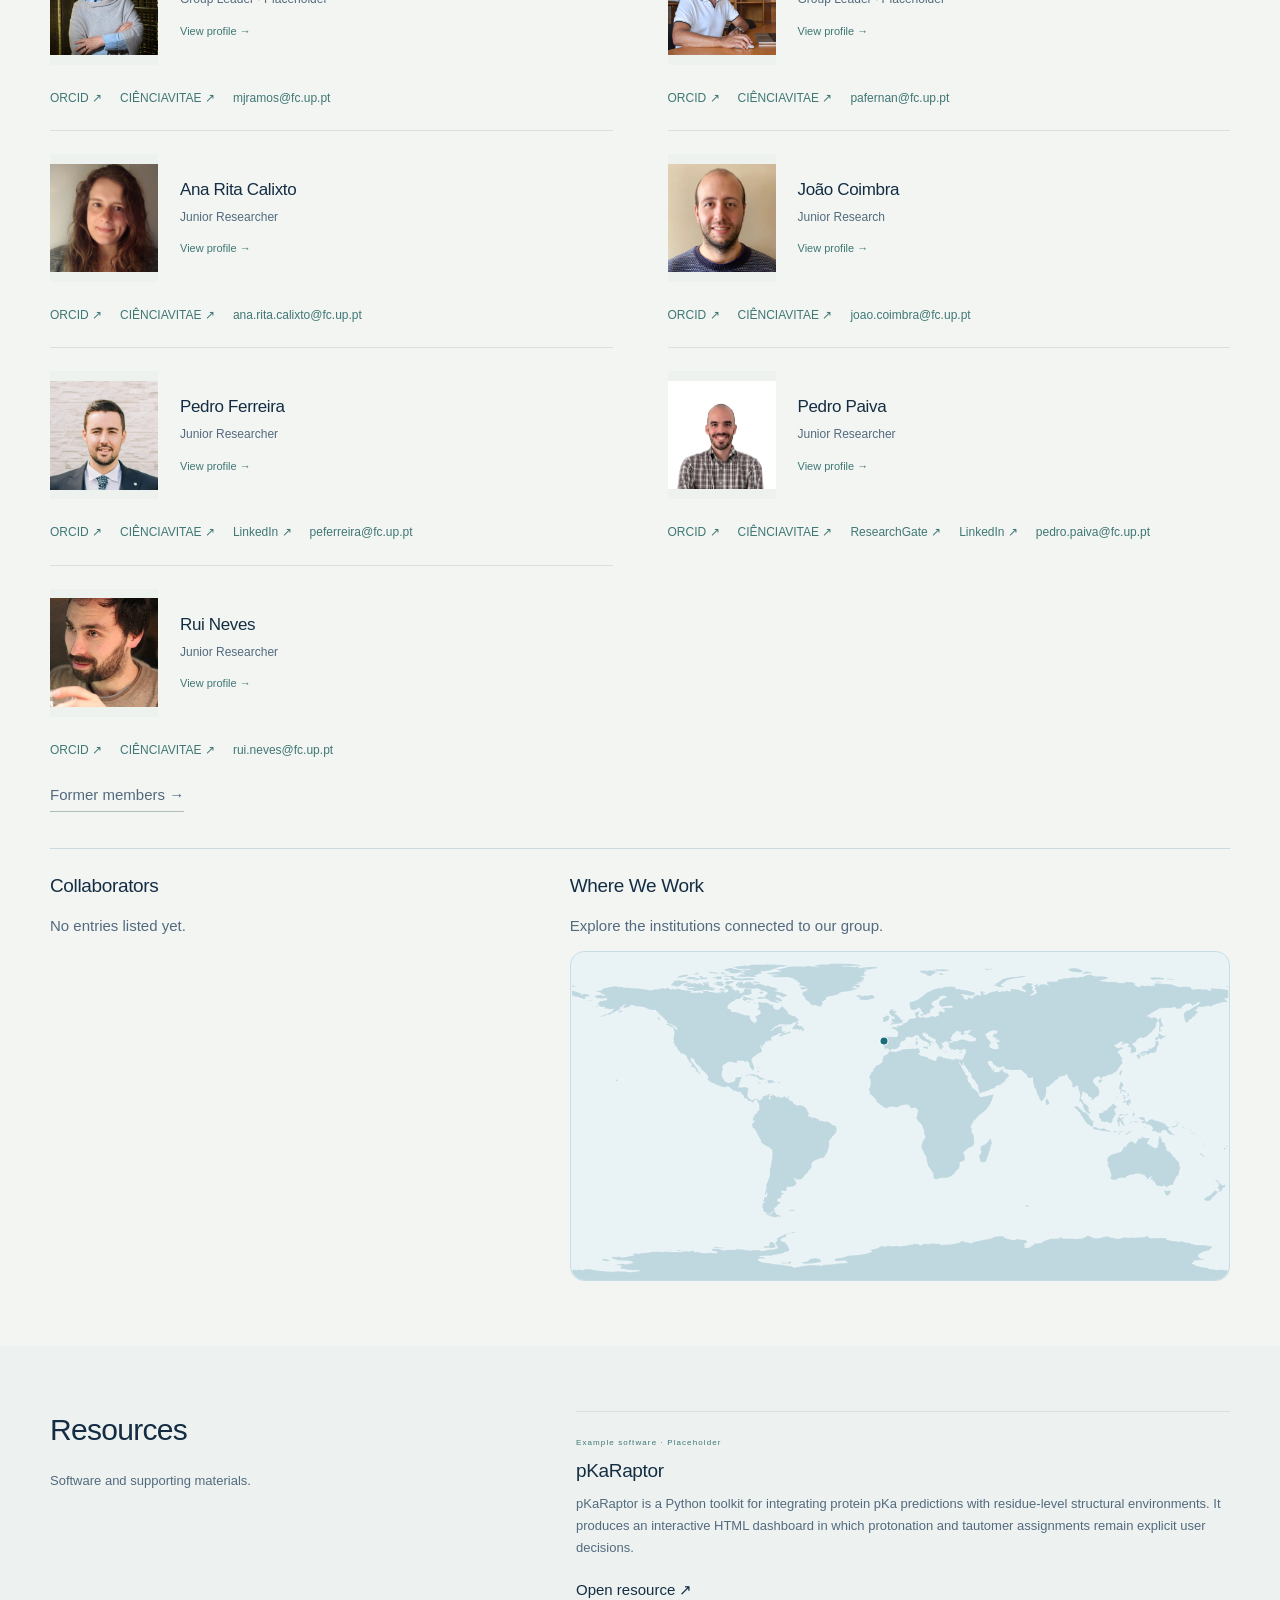
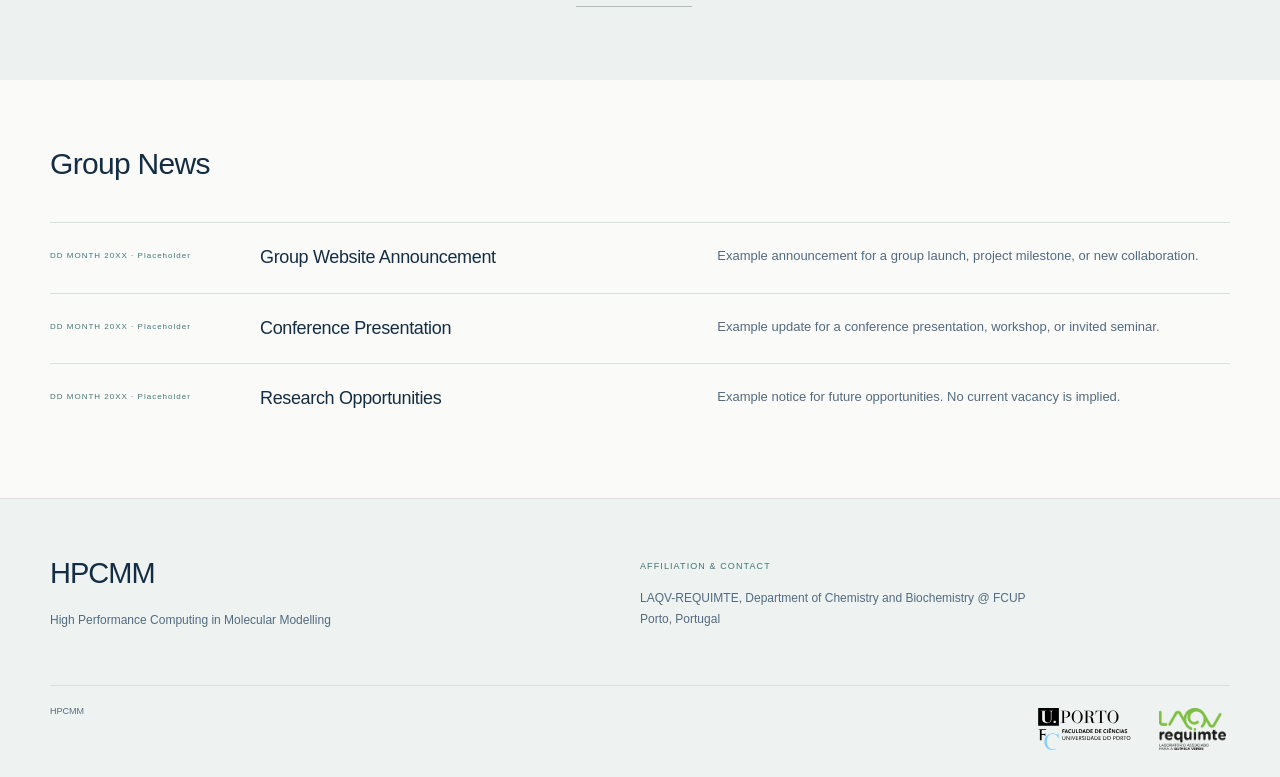
==== commit 590c81cb: "Add files via upload" ====
--- a/index.html
+++ b/index.html
@@ -1,5 +1,5 @@
 <!doctype html>
-<html lang="en"><head><meta charset="utf-8"><meta name="viewport" content="width=device-width, initial-scale=1"><meta name="description" content="Homepage design concept for High Performance Computing in Molecular Modeling (HPC-MM). Research, people, publications, and software."><meta name="theme-color" content="#142d43"><title>HPC-MM — High Performance Computing in Molecular Modeling</title><link rel="icon" href="favicon.svg" type="image/svg+xml"><link rel="stylesheet" href="styles.css?v=20261111-11"><noscript><style>@media(max-width:760px){nav{display:grid}.menu-button{display:none}}</style></noscript><script src="content-loader.js?v=20261024-4" defer></script><script src="publication-order.js?v=20261024-3" defer></script><script src="affiliation-land.js?v=2" defer></script><script src="affiliation-map.js?v=4" defer></script><script src="site.js?v=20261111-11" defer></script><script src="script.js" defer></script></head>
+<html lang="en"><head><meta charset="utf-8"><meta name="viewport" content="width=device-width, initial-scale=1"><meta name="description" content="Homepage design concept for High Performance Computing in Molecular Modeling (HPC-MM). Research, people, publications, and software."><meta name="theme-color" content="#142d43"><title>HPC-MM — High Performance Computing in Molecular Modeling</title><link rel="icon" href="favicon.svg" type="image/svg+xml"><link rel="stylesheet" href="styles.css?v=20261111-12"><noscript><style>@media(max-width:760px){nav{display:grid}.menu-button{display:none}}</style></noscript><script src="content-loader.js?v=20261024-4" defer></script><script src="publication-order.js?v=20261024-3" defer></script><script src="affiliation-land.js?v=2" defer></script><script src="affiliation-map.js?v=5" defer></script><script src="site.js?v=20261111-12" defer></script><script src="script.js" defer></script></head>
 <body><a class="skip" href="#main">Skip to content</a>
 <div class="prototype">Homepage concept <span>·</span> All people, publications, software and news are illustrative placeholders.</div>
 <header><div class="nav-wrap"><a class="brand" href="#home" aria-label="HPC-MM home"><svg width="32" height="34" viewBox="0 0 32 34" aria-hidden="true"><path d="M6 9L23 4 27 24 10 29 6 9 27 24M23 4L10 29" fill="none" stroke="currentColor"/><g fill="currentColor"><circle cx="6" cy="9" r="3"/><circle cx="23" cy="4" r="3"/><circle cx="27" cy="24" r="3"/><circle cx="10" cy="29" r="3"/></g></svg></a><button class="menu-button" aria-expanded="false" aria-controls="navigation">Menu <span aria-hidden="true">☰</span></button><nav id="navigation" aria-label="Main navigation"><a href="#about">About</a><a href="#research">Research</a><a href="#publications">Publications</a><a href="#people">People</a><a href="#software">Resources</a><a href="#news">News</a></nav></div></header>
--- a/styles.css
+++ b/styles.css
@@ -59,3 +59,9 @@
 .slide-detail .hero-art{overflow:hidden}.slide-detail .hero-art img{clip-path:inset(0);object-fit:cover;object-position:center;transform:scale(1.42)}.slide-detail .hero-art figcaption{position:relative;background:var(--surface,#fff)}.project-empty{font-size:.9em}
 
 .hero-art figcaption:empty{display:none}.slide-controls{display:flex;visibility:visible;position:relative;z-index:1}.slide-controls button{min-width:44px;min-height:44px;color:#142d43;background:#fff}.map-info[hidden]{display:none!important}
+
+.map-pin,.map-pin[aria-pressed=true]{width:44px;height:44px;border:0;padding:0;background:transparent;box-shadow:none}
+.map-pin::after{content:'';position:absolute;left:50%;top:50%;translate:-50% -50%;width:7px;height:7px;border-radius:50%;background:#176d79;box-shadow:0 0 0 1px #fff;pointer-events:none}
+.map-pin:hover::after,.map-pin[aria-pressed=true]::after{background:#142d43;box-shadow:0 0 0 1px #fff,0 0 0 3px #176d7955}
+.software-item h3{text-transform:none}
+#molecule-gallery figcaption{display:none}
